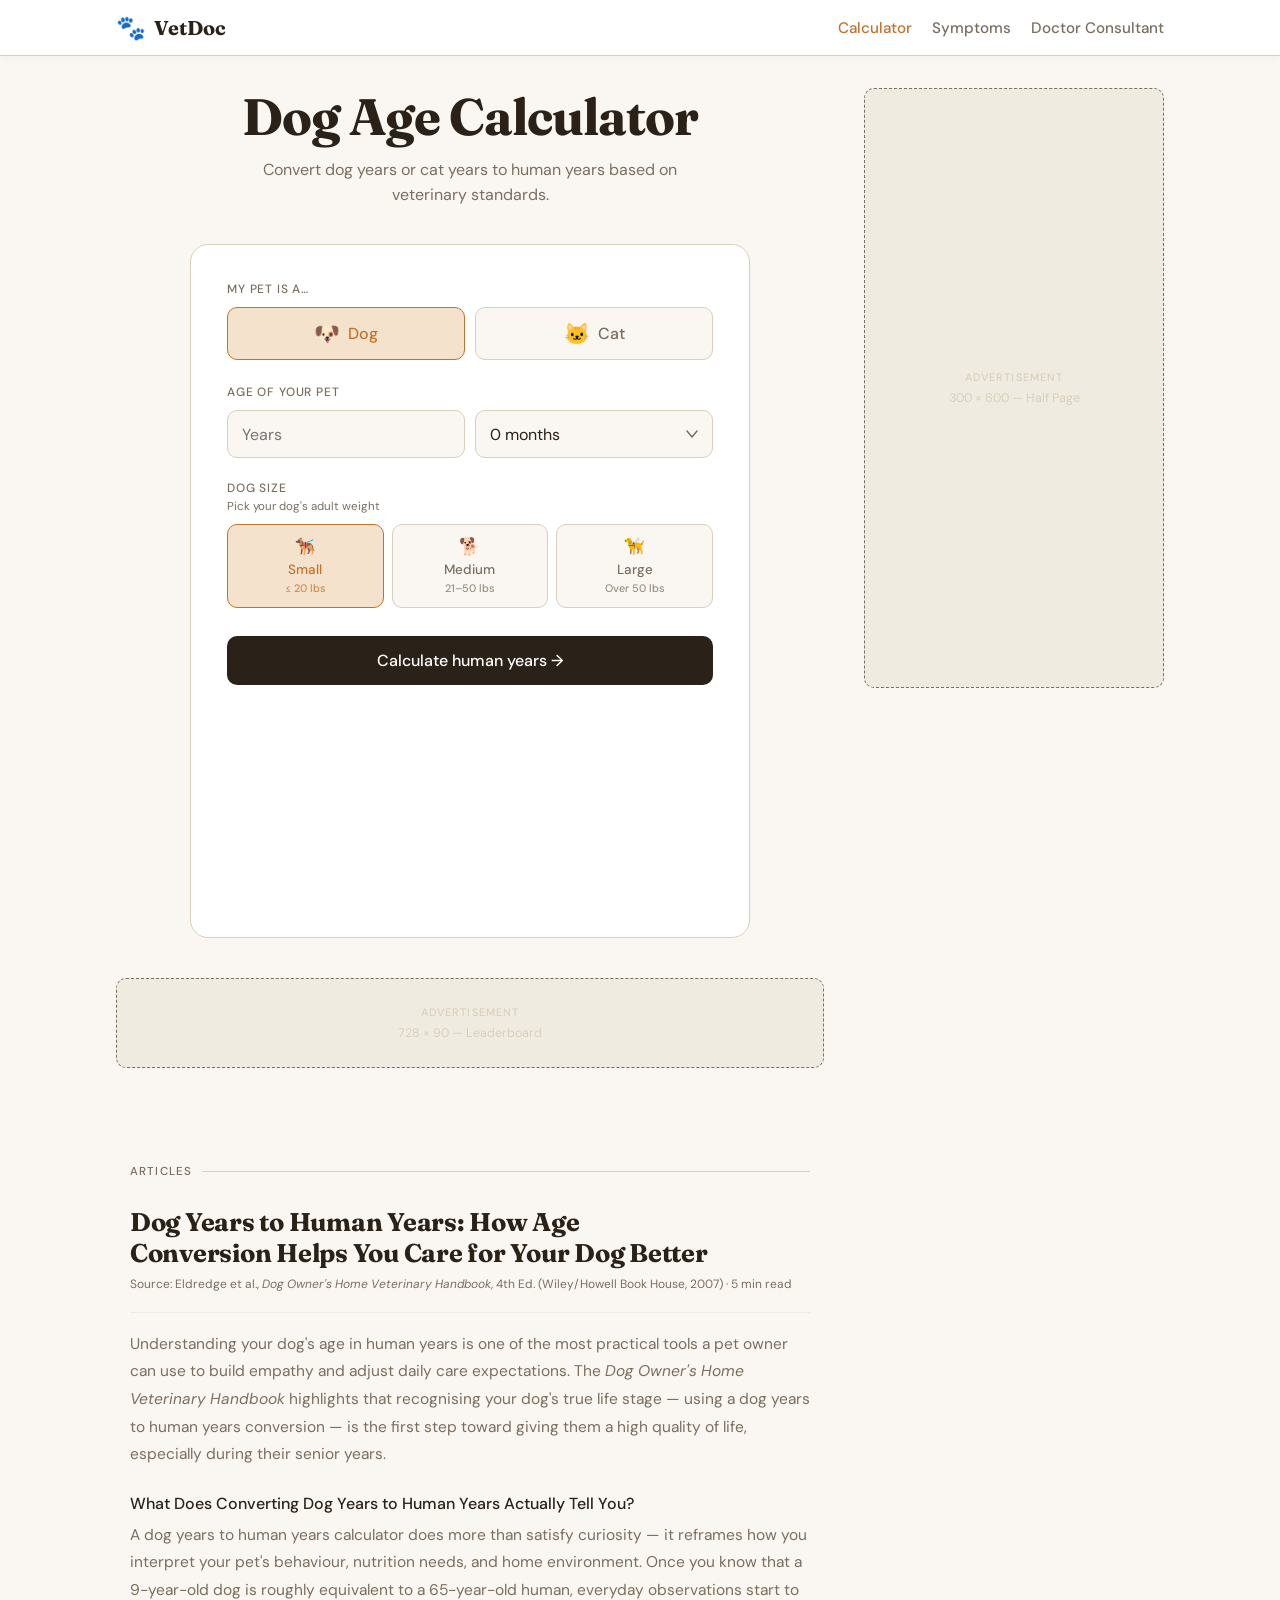
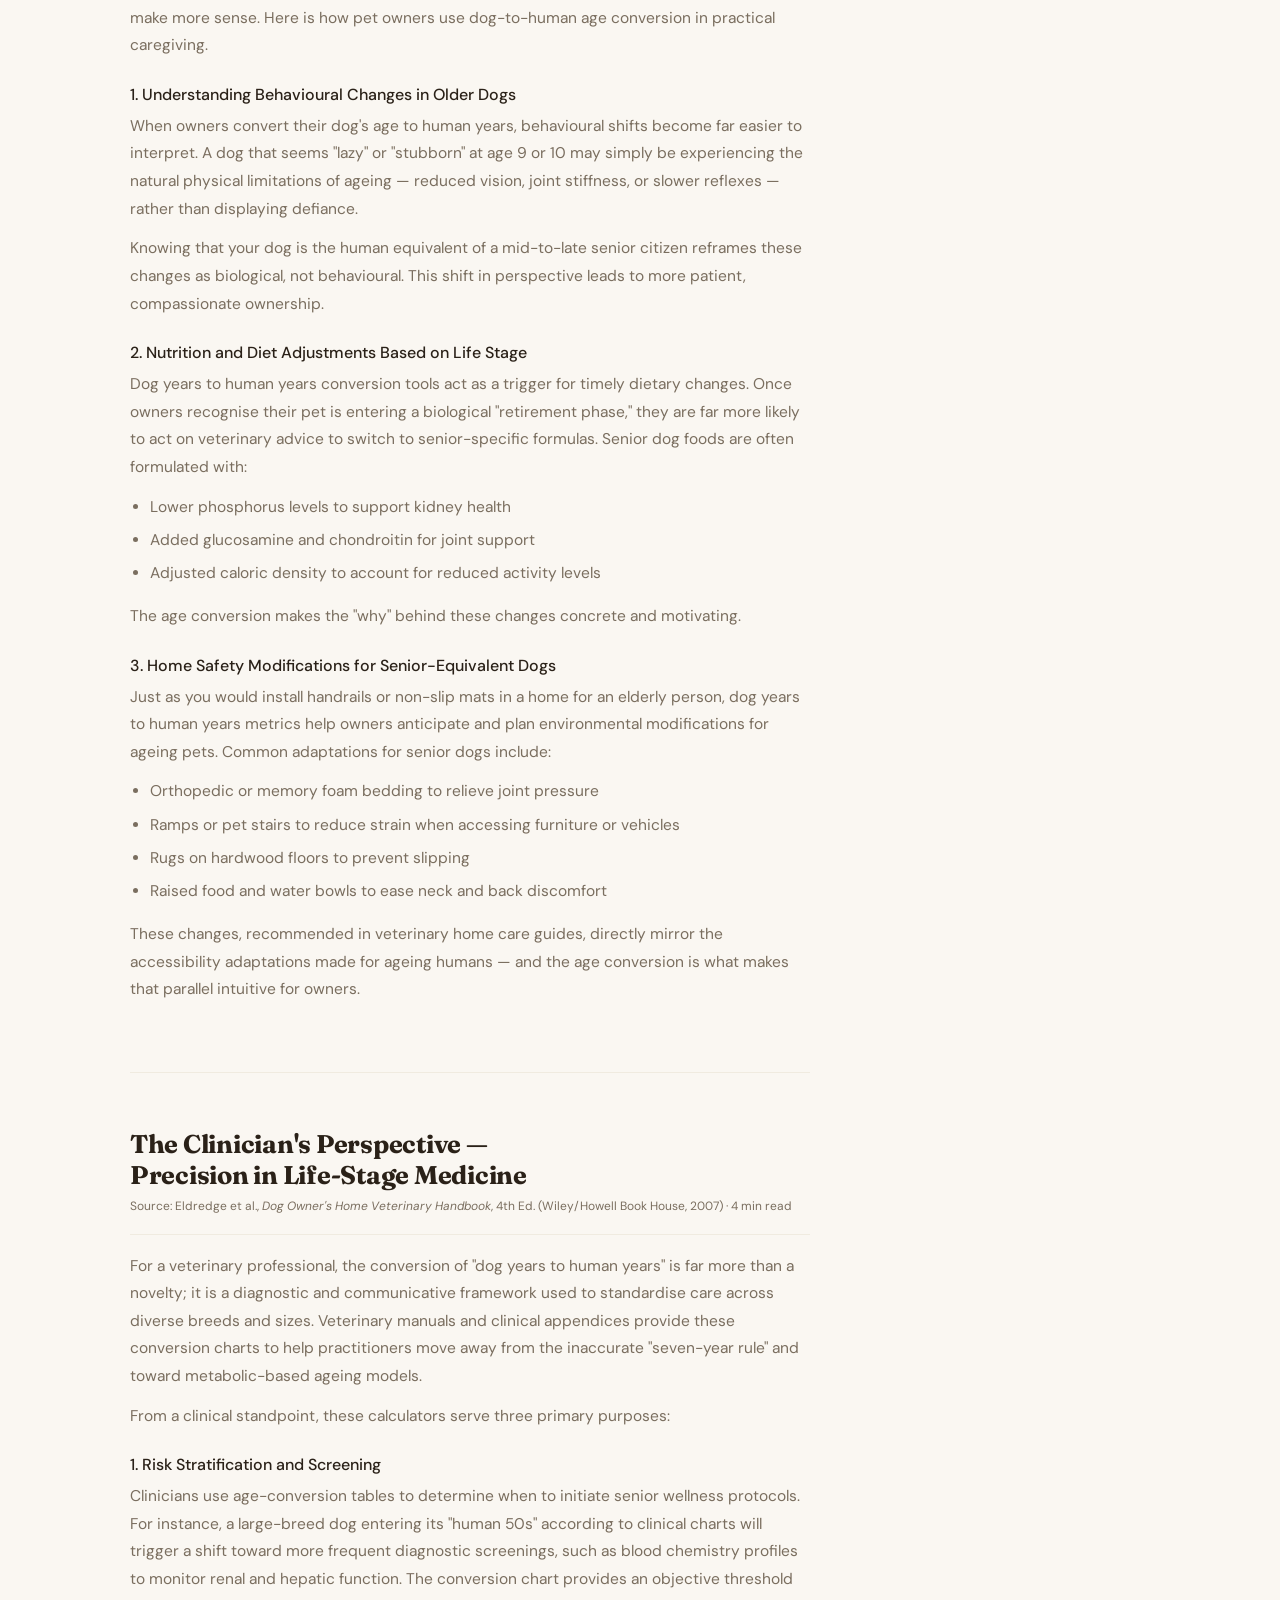
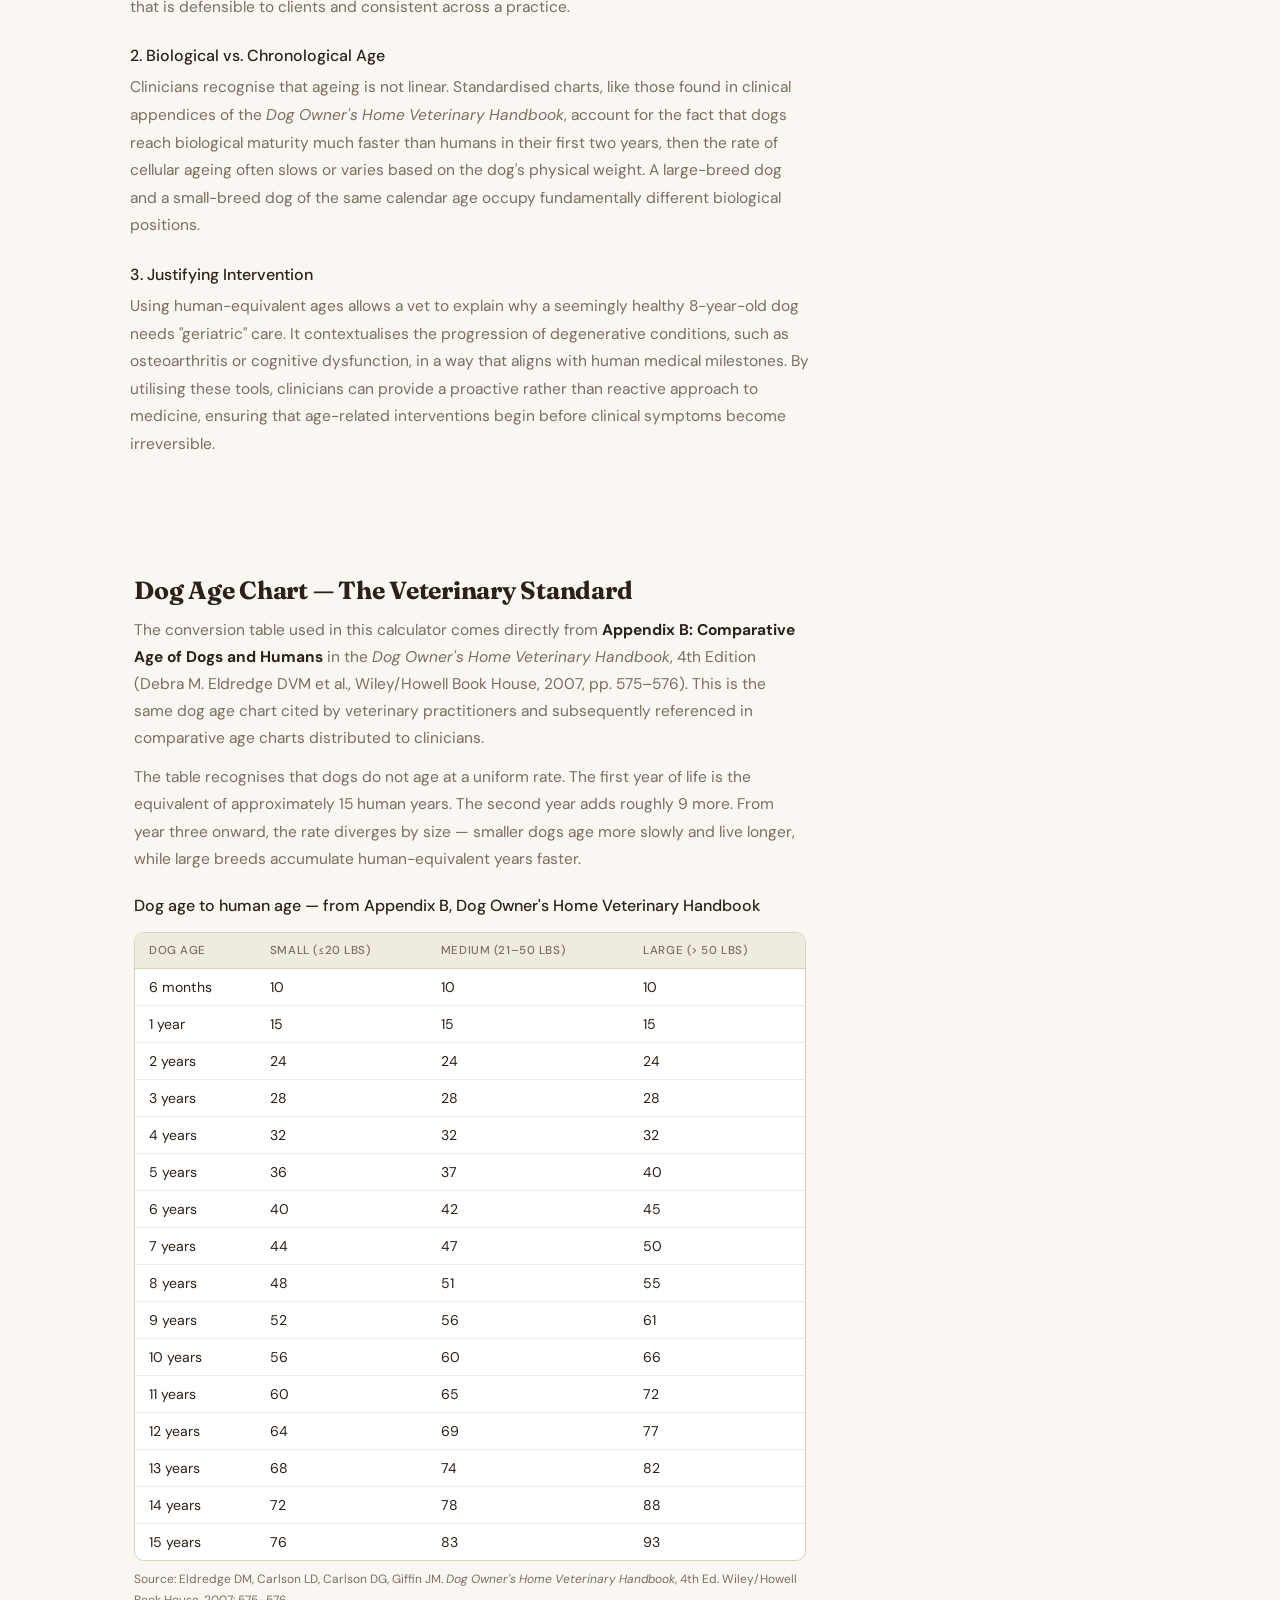
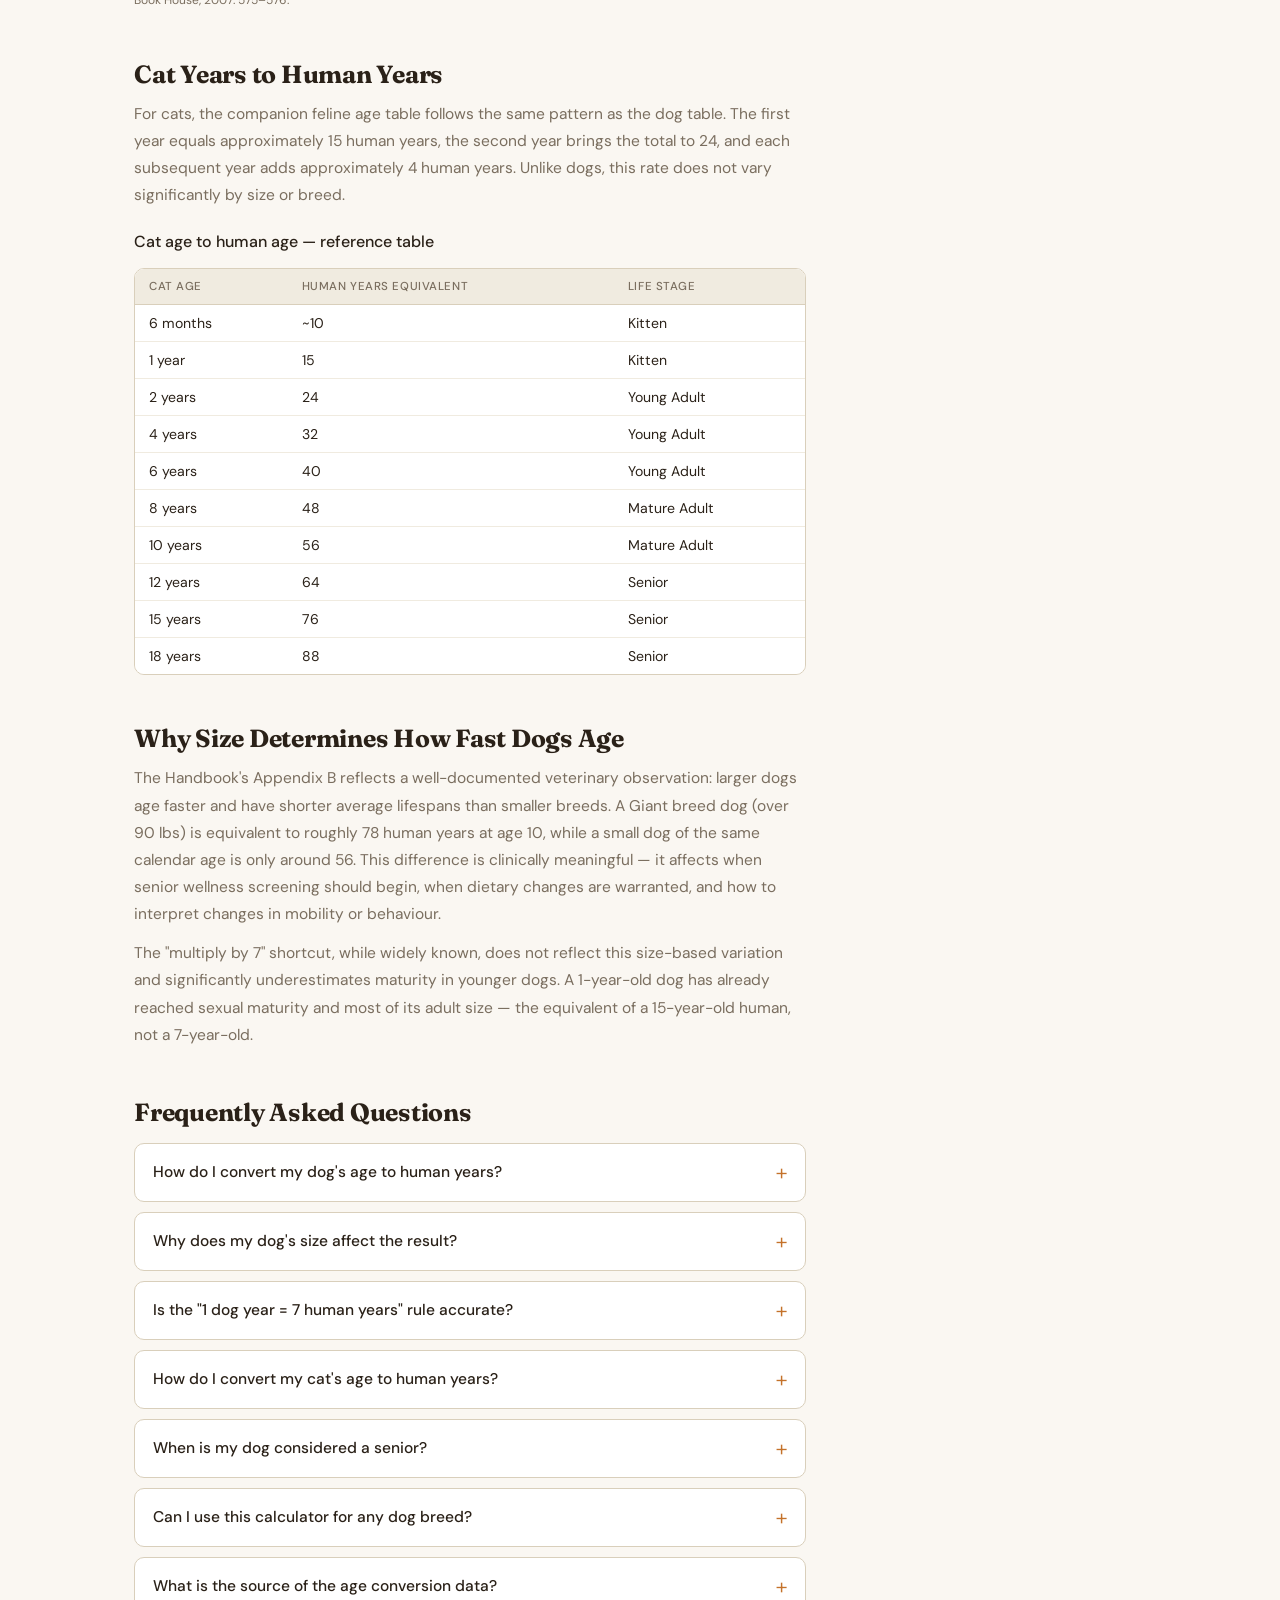
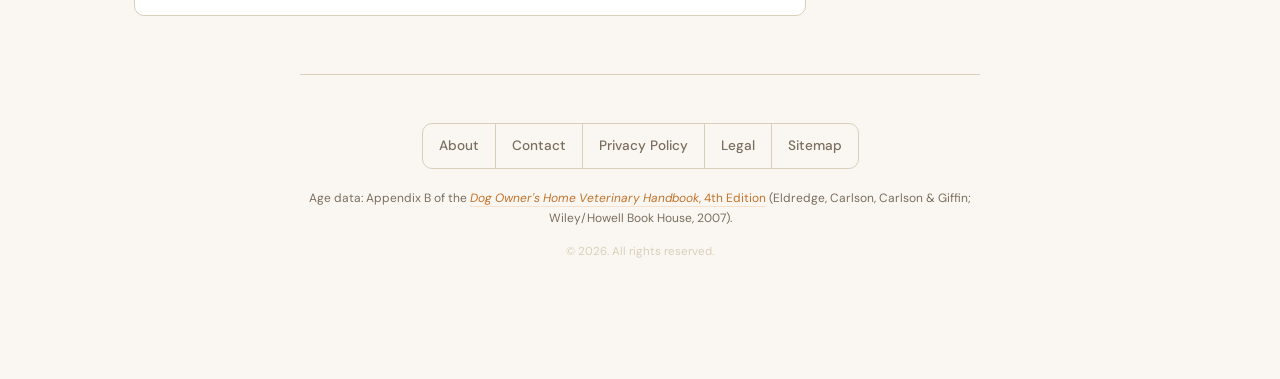
==== index.html @ 3223c89d "added new index" ====
<!DOCTYPE html>
<html lang="en">
<head>
<meta charset="UTF-8">
<meta name="viewport" content="width=device-width, initial-scale=1.0">
<title>Dog Years to Human Years | Dog Age Calculator & Chart</title>
<meta name="description" content="Free dog age calculator and dog age chart. Convert dog years to human years accurately based on veterinary standards. Find your dog age in human years.">
<meta name="keywords" content="dog years to human years, dog age calculator, dog age chart, dog age in human years, dog to human years, dog years">
<meta name="robots" content="index, follow, max-snippet:-1, max-image-preview:large, max-video-preview:-1">
<link rel="canonical" href="https://vetdoc.care/dog-years-to-human-years">
<meta property="og:type" content="website">
<meta property="og:title" content="Dog Years to Human Years | Dog Age Calculator">
<meta property="og:description" content="Convert dog years or cat years to human years. Based on the Dog Owner's Home Veterinary Handbook, Appendix B.">
<meta property="og:url" content="https://vetdoc.care/dog-years-to-human-years">
<meta property="og:site_name" content="VetDoc">
<meta name="twitter:card" content="summary_large_image">
<meta name="twitter:title" content="Dog Years to Human Years | Dog Age Calculator">
<meta name="twitter:description" content="Handbook-based dog and cat age converter. Free, accurate, size-adjusted.">
<script type="application/ld+json">
{"@context":"https://schema.org","@graph":[{"@type":"WebApplication","name":"Dog Years to Human Years Calculator","alternateName":["Dog Age Calculator","Pet Age Calculator"],"url":"https://vetdoc.care/dog-years-to-human-years","description":"Converts dog years to human years using the age table from Appendix B of the Dog Owner's Home Veterinary Handbook, 4th Edition (Eldredge et al., Wiley, 2007), and cat years using the companion feline age table.","applicationCategory":"UtilitiesApplication","operatingSystem":"All","offers":{"@type":"Offer","price":"0","priceCurrency":"USD"}},{"@type":"FAQPage","mainEntity":[{"@type":"Question","name":"How do you convert dog years to human years?","acceptedAnswer":{"@type":"Answer","text":"According to Appendix B of the Dog Owner's Home Veterinary Handbook (Eldredge et al., 4th Ed., Wiley 2007), the first year of a dog's life equals 15 human years and the second year equals 24. After that, each additional year adds fewer human years depending on the dog's size. Small dogs (under 20 lbs) age more slowly than large or giant breeds."}},{"@type":"Question","name":"What is the source for this dog age calculator?","acceptedAnswer":{"@type":"Answer","text":"The conversion table is sourced from Appendix B: Comparative Age of Dogs and Humans, in the Dog Owner's Home Veterinary Handbook, 4th Edition, by Debra M. Eldredge DVM, Liisa D. Carlson DVM, Delbert G. Carlson DVM, and James M. Giffin MD (Wiley/Howell Book House, 2007, pages 575-576)."}},{"@type":"Question","name":"How old is a 7-year-old dog in human years?","acceptedAnswer":{"@type":"Answer","text":"Per Appendix B of the Dog Owner's Home Veterinary Handbook: a 7-year-old small dog (under 20 lbs) is approximately 44 human years; a medium dog (21–50 lbs) approximately 47; a large dog (over 50 lbs) approximately 50."}},{"@type":"Question","name":"How old is a 10-year-old dog in human years?","acceptedAnswer":{"@type":"Answer","text":"Per Appendix B of the Dog Owner's Home Veterinary Handbook: a 10-year-old small dog is approximately 56 human years; a medium dog approximately 60; a large dog (over 50 lbs) approximately 66."}},{"@type":"Question","name":"Is the '1 dog year equals 7 human years' rule accurate?","acceptedAnswer":{"@type":"Answer","text":"No. The Dog Owner's Home Veterinary Handbook provides a size-adjusted table showing dogs age far faster in their first two years than the multiply-by-7 rule implies. A 1-year-old dog is already equivalent to 15 human years — not 7. The rate then varies substantially by size."}}]}]}
</script>
<link rel="preconnect" href="https://fonts.googleapis.com">
<link href="https://fonts.googleapis.com/css2?family=Fraunces:ital,opsz,wght@0,9..144,300;0,9..144,500;0,9..144,700;1,9..144,400&family=DM+Sans:wght@400;500&display=swap" rel="stylesheet">
<style>
*,*::before,*::after{box-sizing:border-box;margin:0;padding:0;}
:root{--sand:#FAF7F2;--sand-mid:#F0EBE0;--sand-dark:#D9CFBB;--ink:#2A2118;--ink-muted:#7A6E5F;--amber:#C4722A;--amber-light:#F5E2CC;--teal:#2A7A6A;--teal-light:#CDF0E8;--radius:18px;--radius-sm:10px;--tap:48px;}
html{-webkit-text-size-adjust:100%;}
body{font-family:'DM Sans',sans-serif;background:var(--sand);color:var(--ink);min-height:100vh;display:flex;flex-direction:column;align-items:center;padding:0 0 80px 0;overflow-x:hidden;}
.hidden{display:none!important;}
.site-header{width:100%;background:#fff;border-bottom:1.5px solid var(--sand-dark);position:sticky;top:0;z-index:50;box-shadow:0 2px 10px rgba(0,0,0,0.03);}
.header-inner{max-width:1080px;margin:0 auto;display:flex;align-items:center;justify-content:space-between;padding:12px 16px;flex-wrap:wrap;gap:16px;}
.brand{display:flex;align-items:center;gap:8px;text-decoration:none;}
.brand-icon{font-size:1.5rem;}
.brand-name{font-family:'Fraunces',serif;font-size:1.25rem;font-weight:700;color:var(--ink);}
.main-nav{display:flex;gap:20px;flex-wrap:wrap;align-items:center;}
.nav-link{font-family:'DM Sans',sans-serif;font-size:0.95rem;font-weight:500;color:var(--ink-muted);text-decoration:none;transition:color 0.2s;}
.nav-link:hover,.nav-link.active{color:var(--amber);}
.layout-wrapper{max-width:1080px;width:100%;margin:32px auto 0;padding:0 16px;display:grid;grid-template-columns:1fr 300px;gap:40px;align-items:start;}
.main-content{display:flex;flex-direction:column;align-items:center;width:100%;}
.calc-header{text-align:center;margin-bottom:36px;width:100%;max-width:560px;}
.calc-title{font-family:'Fraunces',serif;font-size:clamp(1.75rem,5vw,3.2rem);font-weight:700;line-height:1.15;letter-spacing:-0.02em;color:var(--ink);text-wrap:balance;}
.subtitle{margin-top:10px;font-size:clamp(0.88rem,2.5vw,1rem);color:var(--ink-muted);line-height:1.6;max-width:480px;margin-left:auto;margin-right:auto;}
.ad-placeholder{background:var(--sand-mid);border:1px dashed var(--ink-muted);border-radius:var(--radius-sm);display:flex;flex-direction:column;align-items:center;justify-content:center;gap:6px;text-align:center;}
.ad-placeholder .ad-label{font-size:0.68rem;font-weight:500;letter-spacing:.1em;text-transform:uppercase;color:var(--sand-dark);}
.ad-placeholder .ad-size{font-size:0.78rem;color:var(--sand-dark);}
.ad-right{width:100%;height:600px;position:sticky;top:80px;}
.ad-bottom{width:100%;max-width:728px;height:90px;margin:40px auto;}
.card{background:#fff;border:1.5px solid var(--sand-dark);border-radius:var(--radius);padding:clamp(18px,5vw,36px);width:100%;max-width:560px;}
.toggle-group{display:grid;grid-template-columns:1fr 1fr;gap:10px;margin-bottom:24px;}
.toggle-btn{border:1.5px solid var(--sand-dark);background:var(--sand);border-radius:var(--radius-sm);min-height:var(--tap);padding:12px 10px;cursor:pointer;font-family:'DM Sans',sans-serif;font-size:clamp(0.95rem,3vw,1rem);font-weight:500;color:var(--ink-muted);transition:all .18s ease;display:flex;align-items:center;justify-content:center;gap:8px;white-space:nowrap;}
.toggle-btn span.emoji{font-size:1.3rem;}
.toggle-btn:hover{border-color:var(--amber);color:var(--amber);background:var(--amber-light);}
.toggle-btn.active{background:var(--amber-light);border-color:var(--amber);color:var(--amber);}
.field{margin-bottom:22px;}
label{display:block;font-size:0.75rem;font-weight:500;letter-spacing:.07em;text-transform:uppercase;color:var(--ink-muted);margin-bottom:10px;}
.size-hint{font-size:0.72rem;color:var(--ink-muted);display:block;font-weight:400;text-transform:none;letter-spacing:0;margin-top:3px;}
.age-row{display:grid;grid-template-columns:1fr 1fr;gap:10px;}
select,input[type="number"]{width:100%;min-height:var(--tap);border:1.5px solid var(--sand-dark);border-radius:var(--radius-sm);background:var(--sand);font-family:'DM Sans',sans-serif;font-size:16px;color:var(--ink);padding:12px 14px;appearance:none;-webkit-appearance:none;transition:border-color .15s;outline:none;}
select{background-image:url("data:image/svg+xml,%3Csvg width='12' height='8' viewBox='0 0 12 8' fill='none' xmlns='http://www.w3.org/2000/svg'%3E%3Cpath d='M1 1L6 7L11 1' stroke='%237A6E5F' stroke-width='1.5' stroke-linecap='round' stroke-linejoin='round'/%3E%3C/svg%3E");background-repeat:no-repeat;background-position:right 14px center;padding-right:38px;cursor:pointer;}
select:focus,input[type="number"]:focus{border-color:var(--amber);background:#fff;}
.size-grid{display:grid;grid-template-columns:repeat(3,1fr);gap:8px;}
.size-btn{border:1.5px solid var(--sand-dark);background:var(--sand);border-radius:var(--radius-sm);min-height:var(--tap);padding:10px 4px;cursor:pointer;font-family:'DM Sans',sans-serif;font-size:clamp(0.72rem,2.3vw,0.84rem);font-weight:500;color:var(--ink-muted);transition:all .15s ease;text-align:center;line-height:1.35;}
.size-btn .dog-emoji{display:block;margin-bottom:3px;font-size:1.05rem;}
.size-btn:hover{border-color:var(--amber);color:var(--amber);}
.size-btn.active{background:var(--amber-light);border-color:var(--amber);color:var(--amber);}
.calc-btn{width:100%;min-height:var(--tap);background:var(--ink);color:#fff;font-family:'DM Sans',sans-serif;font-size:1rem;font-weight:500;padding:14px 20px;border:none;border-radius:var(--radius-sm);cursor:pointer;transition:background .18s ease,transform .1s ease;margin-top:6px;}
.calc-btn:hover{background:var(--amber);}
.calc-btn:active{transform:scale(0.98);}
.error-msg{margin-top:12px;background:#FFF3F3;border:1.5px solid #F09595;border-radius:var(--radius-sm);padding:12px 14px;font-size:0.9rem;color:#A32D2D;display:none;}
.result-card{margin-top:20px;background:var(--teal-light);border:1.5px solid var(--teal);border-radius:var(--radius);padding:clamp(16px,5vw,28px);text-align:center;opacity:0;transform:translateY(10px);transition:opacity .35s ease,transform .35s ease;}
.result-card.visible{opacity:1;transform:translateY(0);}
.result-label{font-size:0.75rem;font-weight:500;letter-spacing:.08em;text-transform:uppercase;color:var(--teal);margin-bottom:8px;}
.result-number{font-family:'Fraunces',serif;font-size:clamp(3rem,12vw,4.5rem);font-weight:700;color:var(--teal);line-height:1;}
.result-unit{font-family:'Fraunces',serif;font-size:clamp(1rem,3vw,1.2rem);font-weight:300;font-style:italic;color:var(--teal);display:block;margin-top:4px;}
.result-context{margin-top:14px;font-size:clamp(0.83rem,2.5vw,0.9rem);color:#2A6050;line-height:1.65;}
.articles-section{width:100%;max-width:680px;margin-top:56px;}
.articles-section-label{font-size:0.72rem;font-weight:500;letter-spacing:.1em;text-transform:uppercase;color:var(--ink-muted);margin-bottom:28px;display:flex;align-items:center;gap:10px;}
.articles-section-label::after{content:'';flex:1;height:1.5px;background:var(--sand-dark);}
.article-block{margin-bottom:56px;padding-bottom:56px;border-bottom:1.5px solid var(--sand-mid);}
.article-block:last-child{border-bottom:none;margin-bottom:0;padding-bottom:0;}
.article-block h2{font-family:'Fraunces',serif;font-size:clamp(1.3rem,4vw,1.6rem);font-weight:700;color:var(--ink);margin-bottom:6px;margin-top:0;letter-spacing:-0.01em;line-height:1.2;text-wrap:balance;}
.article-block .article-meta{font-size:0.75rem;color:var(--ink-muted);margin-bottom:18px;padding-bottom:16px;border-bottom:1.5px solid var(--sand-mid);}
.article-block h3{font-family:'DM Sans',sans-serif;font-size:1rem;font-weight:500;color:var(--ink);margin-top:24px;margin-bottom:8px;}
.article-block p{font-size:clamp(0.9rem,2.5vw,0.97rem);color:var(--ink-muted);line-height:1.78;margin-bottom:12px;}
.article-block ul{padding-left:20px;margin-bottom:16px;}
.article-block li{font-size:clamp(0.9rem,2.5vw,0.97rem);color:var(--ink-muted);line-height:1.75;margin-bottom:6px;}
.content-wrap{width:100%;max-width:680px;margin-top:56px;padding:0 4px;}
.content-wrap h2{font-family:'Fraunces',serif;font-size:clamp(1.3rem,4vw,1.55rem);font-weight:700;color:var(--ink);margin-bottom:12px;margin-top:48px;letter-spacing:-0.01em;text-wrap:balance;}
.content-wrap h3{font-size:1rem;font-weight:500;color:var(--ink);margin-top:22px;margin-bottom:6px;}
.content-wrap p{font-size:clamp(0.9rem,2.5vw,0.97rem);color:var(--ink-muted);line-height:1.75;margin-bottom:12px;}
.content-wrap strong{color:var(--ink);}
.table-wrap{overflow-x:auto;-webkit-overflow-scrolling:touch;margin:16px 0 24px;border-radius:var(--radius-sm);border:1.5px solid var(--sand-dark);position:relative;}
table{width:100%;border-collapse:collapse;font-size:clamp(0.78rem,2.3vw,0.88rem);background:#fff;min-width:300px;}
thead tr{background:var(--sand-mid);}
th{padding:10px 14px;text-align:left;white-space:nowrap;font-weight:500;font-size:0.72rem;letter-spacing:.05em;text-transform:uppercase;color:var(--ink-muted);border-bottom:1.5px solid var(--sand-dark);}
td{padding:9px 14px;color:var(--ink);border-bottom:1px solid var(--sand-mid);white-space:nowrap;}
tr:last-child td{border-bottom:none;}
tbody tr:hover{background:var(--sand);}
.faq-list{margin-top:16px;}
details{border:1.5px solid var(--sand-dark);border-radius:var(--radius-sm);margin-bottom:10px;background:#fff;overflow:hidden;}
summary{min-height:var(--tap);padding:14px 18px;font-weight:500;font-size:clamp(0.88rem,2.8vw,0.97rem);cursor:pointer;list-style:none;color:var(--ink);display:flex;justify-content:space-between;align-items:center;gap:12px;}
summary::-webkit-details-marker{display:none;}
summary::after{content:'+';font-size:1.4rem;color:var(--amber);font-weight:300;flex-shrink:0;transition:transform .2s;}
details[open] summary::after{transform:rotate(45deg);}
.faq-answer{padding:14px 18px 18px;font-size:clamp(0.86rem,2.5vw,0.93rem);color:var(--ink-muted);line-height:1.7;border-top:1px solid var(--sand-mid);}
.divider{border:none;border-top:1.5px solid var(--sand-dark);margin:48px auto;width:100%;max-width:680px;}
.site-footer{width:100%;max-width:680px;text-align:center;padding:0 8px 40px;margin:0 auto;}
.footer-nav{display:flex;flex-wrap:wrap;justify-content:center;margin-bottom:20px;border:1.5px solid var(--sand-dark);border-radius:var(--radius-sm);overflow:hidden;width:fit-content;margin-left:auto;margin-right:auto;}
.footer-link{background:none;border:none;cursor:pointer;font-family:'DM Sans',sans-serif;font-size:0.85rem;font-weight:500;color:var(--ink-muted);padding:10px 16px;min-height:44px;transition:color .15s,background .15s;border-right:1px solid var(--sand-dark);}
.footer-link:last-child{border-right:none;}
.footer-link:hover{color:var(--amber);background:var(--amber-light);}
.footer-sources{font-size:0.75rem;color:var(--ink-muted);line-height:1.65;margin-bottom:16px;}
.footer-sources a{color:var(--amber);text-decoration:none;border-bottom:1px solid var(--amber-light);}
.footer-copy{font-size:0.72rem;color:var(--sand-dark);}
.modal-backdrop{display:none;position:fixed;inset:0;background:rgba(42,33,24,.5);backdrop-filter:blur(3px);-webkit-backdrop-filter:blur(3px);z-index:100;}
.modal-backdrop.open{display:block;}
.modal{display:none;position:fixed;top:50%;left:50%;transform:translate(-50%,-48%);opacity:0;transition:opacity .22s ease,transform .22s ease;width:min(92vw,560px);max-height:82vh;overflow-y:auto;background:#fff;border:1.5px solid var(--sand-dark);border-radius:var(--radius);padding:clamp(22px,5vw,36px);z-index:101;}
.modal.open{display:block;opacity:1;transform:translate(-50%,-50%);}
.modal-close{position:absolute;top:14px;right:14px;background:var(--sand);border:1.5px solid var(--sand-dark);border-radius:50%;width:32px;height:32px;cursor:pointer;display:flex;align-items:center;justify-content:center;}
.modal-close:hover{background:var(--amber-light);color:var(--amber);border-color:var(--amber);}
.modal h2{font-family:'Fraunces',serif;font-size:clamp(1.3rem,4vw,1.6rem);font-weight:700;margin-bottom:14px;}
.modal h3{font-size:0.95rem;font-weight:500;margin-top:20px;margin-bottom:6px;}
.modal p,.modal li{font-size:0.92rem;color:var(--ink-muted);line-height:1.7;margin-bottom:10px;}
.modal a{color:var(--amber);text-decoration:none;border-bottom:1px solid var(--amber-light);}
.contact-item{display:flex;gap:14px;align-items:flex-start;padding:14px;border:1.5px solid var(--sand-dark);border-radius:var(--radius-sm);margin-bottom:10px;background:var(--sand);}
.sitemap-section{margin-bottom:20px;}
.sitemap-section h3{font-size:0.82rem;font-weight:500;color:var(--ink-muted);text-transform:uppercase;letter-spacing:.06em;margin-bottom:8px;margin-top:0;}
.sitemap-section ul{list-style:none;padding:0;}
.sitemap-section li{padding:3px 0;}
.sitemap-section a{font-size:0.92rem;}
.sitemap-btn{background:none;border:none;border-bottom:1px solid var(--amber-light);cursor:pointer;font-family:'DM Sans',sans-serif;font-size:0.92rem;color:var(--amber);padding:0;}
.sitemap-btn:hover{border-color:var(--amber);}
@media(max-width:850px){.layout-wrapper{grid-template-columns:1fr;}.ad-right{height:250px;position:static;}}
@media(max-width:480px){.card{border-radius:14px;padding:16px 14px;}.size-grid{grid-template-columns:repeat(2,1fr);}.footer-nav{flex-direction:column;width:100%;border-radius:var(--radius-sm);}.footer-link{border-right:none;border-bottom:1px solid var(--sand-dark);justify-content:center;}.footer-link:last-child{border-bottom:none;}}
</style>
</head>
<body>
<header class="site-header">
<div class="header-inner">
<a href="/" class="brand" aria-label="VetDoc Home"><span class="brand-icon" aria-hidden="true">🐾</span><span class="brand-name">VetDoc</span></a>
<nav class="main-nav" aria-label="Primary Navigation">
<a href="/calculator" class="nav-link active" aria-current="page">Calculator</a>
<a href="/symptoms" class="nav-link">Symptoms</a>
<a href="/consultant" class="nav-link">Doctor Consultant</a>
</nav>
</div>
</header>
<div class="layout-wrapper">
<main class="main-content">
<div class="calc-header">
<h1 class="calc-title">Dog Age Calculator</h1>
<p class="subtitle">Convert dog years or cat years to human years based on veterinary standards.</p>
</div>
<div class="card" id="calculator-card" role="region" aria-label="Pet age calculator">
<div class="field">
<label id="pet-type-label">My pet is a…</label>
<div class="toggle-group" role="group" aria-labelledby="pet-type-label">
<button class="toggle-btn active" id="btn-dog" onclick="selectPet('dog')" aria-pressed="true"><span class="emoji" aria-hidden="true">🐶</span> Dog</button>
<button class="toggle-btn" id="btn-cat" onclick="selectPet('cat')" aria-pressed="false"><span class="emoji" aria-hidden="true">🐱</span> Cat</button>
</div>
</div>
<div class="field">
<label>Age of your pet</label>
<div class="age-row">
<input type="number" id="age-years" placeholder="Years" min="0" max="30" step="1" inputmode="numeric" aria-label="Age in years"/>
<select id="age-months" aria-label="Additional months">
<option value="0">0 months</option><option value="1">1 month</option><option value="2">2 months</option><option value="3">3 months</option>
<option value="4">4 months</option><option value="5">5 months</option><option value="6">6 months</option><option value="7">7 months</option>
<option value="8">8 months</option><option value="9">9 months</option><option value="10">10 months</option><option value="11">11 months</option>
</select>
</div>
</div>
<div class="field" id="size-field">
<label id="size-label">Dog size <span class="size-hint">Pick your dog's adult weight</span></label>
<div class="size-grid" role="group" aria-labelledby="size-label">
<button class="size-btn active" id="size-small" onclick="selectSize('small')" aria-pressed="true"><span class="dog-emoji" aria-hidden="true">🐕‍🦺</span>Small<br><span style="font-size:.68rem;opacity:.75">≤ 20 lbs</span></button>
<button class="size-btn" id="size-medium" onclick="selectSize('medium')" aria-pressed="false"><span class="dog-emoji" aria-hidden="true">🐕</span>Medium<br><span style="font-size:.68rem;opacity:.75">21–50 lbs</span></button>
<button class="size-btn" id="size-large" onclick="selectSize('large')" aria-pressed="false"><span class="dog-emoji" aria-hidden="true">🦮</span>Large<br><span style="font-size:.68rem;opacity:.75">Over 50 lbs</span></button>
</div>
</div>
<button class="calc-btn" onclick="calculate()">Calculate human years →</button>
<div class="error-msg" id="error-msg" role="alert">Please enter your pet's age in years or months.</div>
<div class="result-card" id="result-card" role="status" aria-live="polite">
<div class="result-label" id="result-label">Your dog is equivalent to</div>
<div class="result-number" id="result-number">—</div>
<span class="result-unit">human years old</span>
<p class="result-context" id="result-context"></p>
</div>
</div>
<aside class="ad-placeholder ad-bottom" aria-label="Advertisement">
<span class="ad-label">Advertisement</span><span class="ad-size">728 × 90 — Leaderboard</span>
</aside>
<div class="articles-section">
<p class="articles-section-label">Articles</p>
<article class="article-block" id="article-owner">
<h2>Dog Years to Human Years: How Age Conversion Helps You Care for Your Dog Better</h2>
<p class="article-meta">Source: Eldredge et al., <em>Dog Owner's Home Veterinary Handbook</em>, 4th Ed. (Wiley/Howell Book House, 2007) · 5 min read</p>
<p>Understanding your dog's age in human years is one of the most practical tools a pet owner can use to build empathy and adjust daily care expectations. The <em>Dog Owner's Home Veterinary Handbook</em> highlights that recognising your dog's true life stage — using a dog years to human years conversion — is the first step toward giving them a high quality of life, especially during their senior years.</p>
<h3>What Does Converting Dog Years to Human Years Actually Tell You?</h3>
<p>A dog years to human years calculator does more than satisfy curiosity — it reframes how you interpret your pet's behaviour, nutrition needs, and home environment. Once you know that a 9-year-old dog is roughly equivalent to a 65-year-old human, everyday observations start to make more sense. Here is how pet owners use dog-to-human age conversion in practical caregiving.</p>
<h3>1. Understanding Behavioural Changes in Older Dogs</h3>
<p>When owners convert their dog's age to human years, behavioural shifts become far easier to interpret. A dog that seems "lazy" or "stubborn" at age 9 or 10 may simply be experiencing the natural physical limitations of ageing — reduced vision, joint stiffness, or slower reflexes — rather than displaying defiance.</p>
<p>Knowing that your dog is the human equivalent of a mid-to-late senior citizen reframes these changes as biological, not behavioural. This shift in perspective leads to more patient, compassionate ownership.</p>
<h3>2. Nutrition and Diet Adjustments Based on Life Stage</h3>
<p>Dog years to human years conversion tools act as a trigger for timely dietary changes. Once owners recognise their pet is entering a biological "retirement phase," they are far more likely to act on veterinary advice to switch to senior-specific formulas. Senior dog foods are often formulated with:</p>
<ul>
<li>Lower phosphorus levels to support kidney health</li>
<li>Added glucosamine and chondroitin for joint support</li>
<li>Adjusted caloric density to account for reduced activity levels</li>
</ul>
<p>The age conversion makes the "why" behind these changes concrete and motivating.</p>
<h3>3. Home Safety Modifications for Senior-Equivalent Dogs</h3>
<p>Just as you would install handrails or non-slip mats in a home for an elderly person, dog years to human years metrics help owners anticipate and plan environmental modifications for ageing pets. Common adaptations for senior dogs include:</p>
<ul>
<li>Orthopedic or memory foam bedding to relieve joint pressure</li>
<li>Ramps or pet stairs to reduce strain when accessing furniture or vehicles</li>
<li>Rugs on hardwood floors to prevent slipping</li>
<li>Raised food and water bowls to ease neck and back discomfort</li>
</ul>
<p>These changes, recommended in veterinary home care guides, directly mirror the accessibility adaptations made for ageing humans — and the age conversion is what makes that parallel intuitive for owners.</p>
</article>
<article class="article-block" id="article-clinician">
<h2>The Clinician's Perspective — Precision in Life-Stage Medicine</h2>
<p class="article-meta">Source: Eldredge et al., <em>Dog Owner's Home Veterinary Handbook</em>, 4th Ed. (Wiley/Howell Book House, 2007) · 4 min read</p>
<p>For a veterinary professional, the conversion of "dog years to human years" is far more than a novelty; it is a diagnostic and communicative framework used to standardise care across diverse breeds and sizes. Veterinary manuals and clinical appendices provide these conversion charts to help practitioners move away from the inaccurate "seven-year rule" and toward metabolic-based ageing models.</p>
<p>From a clinical standpoint, these calculators serve three primary purposes:</p>
<h3>1. Risk Stratification and Screening</h3>
<p>Clinicians use age-conversion tables to determine when to initiate senior wellness protocols. For instance, a large-breed dog entering its "human 50s" according to clinical charts will trigger a shift toward more frequent diagnostic screenings, such as blood chemistry profiles to monitor renal and hepatic function. The conversion chart provides an objective threshold that is defensible to clients and consistent across a practice.</p>
<h3>2. Biological vs. Chronological Age</h3>
<p>Clinicians recognise that ageing is not linear. Standardised charts, like those found in clinical appendices of the <em>Dog Owner's Home Veterinary Handbook</em>, account for the fact that dogs reach biological maturity much faster than humans in their first two years, then the rate of cellular ageing often slows or varies based on the dog's physical weight. A large-breed dog and a small-breed dog of the same calendar age occupy fundamentally different biological positions.</p>
<h3>3. Justifying Intervention</h3>
<p>Using human-equivalent ages allows a vet to explain why a seemingly healthy 8-year-old dog needs "geriatric" care. It contextualises the progression of degenerative conditions, such as osteoarthritis or cognitive dysfunction, in a way that aligns with human medical milestones. By utilising these tools, clinicians can provide a proactive rather than reactive approach to medicine, ensuring that age-related interventions begin before clinical symptoms become irreversible.</p>
</article>
</div>
<div class="content-wrap">
<h2>Dog Age Chart — The Veterinary Standard</h2>
<p>The conversion table used in this calculator comes directly from <strong>Appendix B: Comparative Age of Dogs and Humans</strong> in the <em>Dog Owner's Home Veterinary Handbook</em>, 4th Edition (Debra M. Eldredge DVM et al., Wiley/Howell Book House, 2007, pp. 575–576). This is the same dog age chart cited by veterinary practitioners and subsequently referenced in comparative age charts distributed to clinicians.</p>
<p>The table recognises that dogs do not age at a uniform rate. The first year of life is the equivalent of approximately 15 human years. The second year adds roughly 9 more. From year three onward, the rate diverges by size — smaller dogs age more slowly and live longer, while large breeds accumulate human-equivalent years faster.</p>
<h3>Dog age to human age — from Appendix B, Dog Owner's Home Veterinary Handbook</h3>
<div class="table-wrap">
<table>
<thead><tr><th>Dog age</th><th>Small (≤20 lbs)</th><th>Medium (21–50 lbs)</th><th>Large (&gt; 50 lbs)</th></tr></thead>
<tbody>
<tr><td>6 months</td><td>10</td><td>10</td><td>10</td></tr><tr><td>1 year</td><td>15</td><td>15</td><td>15</td></tr>
<tr><td>2 years</td><td>24</td><td>24</td><td>24</td></tr><tr><td>3 years</td><td>28</td><td>28</td><td>28</td></tr>
<tr><td>4 years</td><td>32</td><td>32</td><td>32</td></tr><tr><td>5 years</td><td>36</td><td>37</td><td>40</td></tr>
<tr><td>6 years</td><td>40</td><td>42</td><td>45</td></tr><tr><td>7 years</td><td>44</td><td>47</td><td>50</td></tr>
<tr><td>8 years</td><td>48</td><td>51</td><td>55</td></tr><tr><td>9 years</td><td>52</td><td>56</td><td>61</td></tr>
<tr><td>10 years</td><td>56</td><td>60</td><td>66</td></tr><tr><td>11 years</td><td>60</td><td>65</td><td>72</td></tr>
<tr><td>12 years</td><td>64</td><td>69</td><td>77</td></tr><tr><td>13 years</td><td>68</td><td>74</td><td>82</td></tr>
<tr><td>14 years</td><td>72</td><td>78</td><td>88</td></tr><tr><td>15 years</td><td>76</td><td>83</td><td>93</td></tr>
</tbody>
</table>
</div>
<p style="font-size:0.75rem;color:var(--ink-muted);margin-top:-16px">Source: Eldredge DM, Carlson LD, Carlson DG, Giffin JM. <em>Dog Owner's Home Veterinary Handbook</em>, 4th Ed. Wiley/Howell Book House, 2007: 575–576.</p>
<h2>Cat Years to Human Years</h2>
<p>For cats, the companion feline age table follows the same pattern as the dog table. The first year equals approximately 15 human years, the second year brings the total to 24, and each subsequent year adds approximately 4 human years. Unlike dogs, this rate does not vary significantly by size or breed.</p>
<h3>Cat age to human age — reference table</h3>
<div class="table-wrap">
<table>
<thead><tr><th>Cat age</th><th>Human years equivalent</th><th>Life stage</th></tr></thead>
<tbody>
<tr><td>6 months</td><td>~10</td><td>Kitten</td></tr><tr><td>1 year</td><td>15</td><td>Kitten</td></tr>
<tr><td>2 years</td><td>24</td><td>Young Adult</td></tr><tr><td>4 years</td><td>32</td><td>Young Adult</td></tr>
<tr><td>6 years</td><td>40</td><td>Young Adult</td></tr><tr><td>8 years</td><td>48</td><td>Mature Adult</td></tr>
<tr><td>10 years</td><td>56</td><td>Mature Adult</td></tr><tr><td>12 years</td><td>64</td><td>Senior</td></tr>
<tr><td>15 years</td><td>76</td><td>Senior</td></tr><tr><td>18 years</td><td>88</td><td>Senior</td></tr>
</tbody>
</table>
</div>
<h2>Why Size Determines How Fast Dogs Age</h2>
<p>The Handbook's Appendix B reflects a well-documented veterinary observation: larger dogs age faster and have shorter average lifespans than smaller breeds. A Giant breed dog (over 90 lbs) is equivalent to roughly 78 human years at age 10, while a small dog of the same calendar age is only around 56. This difference is clinically meaningful — it affects when senior wellness screening should begin, when dietary changes are warranted, and how to interpret changes in mobility or behaviour.</p>
<p>The "multiply by 7" shortcut, while widely known, does not reflect this size-based variation and significantly underestimates maturity in younger dogs. A 1-year-old dog has already reached sexual maturity and most of its adult size — the equivalent of a 15-year-old human, not a 7-year-old.</p>
<h2>Frequently Asked Questions</h2>
<div class="faq-list">
<details><summary>How do I convert my dog's age to human years?</summary><div class="faq-answer">Enter your dog's age in years and months, select their size (small, medium, or large), and press Calculate. The result is based on the size-adjusted table in Appendix B of the <em>Dog Owner's Home Veterinary Handbook</em>, 4th Edition.</div></details>
<details><summary>Why does my dog's size affect the result?</summary><div class="faq-answer">Larger dogs age faster than smaller dogs. A 10-year-old small dog (under 20 lbs) is equivalent to about 56 human years, while a 10-year-old large dog (over 50 lbs) is equivalent to about 66. This difference is documented in veterinary reference tables and is why size is a required input.</div></details>
<details><summary>Is the "1 dog year = 7 human years" rule accurate?</summary><div class="faq-answer">No. Dogs mature very rapidly in their first two years — a 1-year-old dog is already equivalent to about 15 human years. After that, the rate varies by size. The size-adjusted table from Appendix B gives a much more accurate result than the multiply-by-7 shortcut.</div></details>
<details><summary>How do I convert my cat's age to human years?</summary><div class="faq-answer">Select Cat, enter the age in years and months, and press Calculate. Unlike dogs, cats do not have a size-based variation. The first year equals 15 human years, the second equals 24, and each year after adds approximately 4 human years.</div></details>
<details><summary>When is my dog considered a senior?</summary><div class="faq-answer">This depends on size. Small dogs (under 20 lbs) typically enter senior-equivalent human age (around 60+) at age 12–13. Medium dogs reach it at 11–12. Large dogs (over 50 lbs) reach it around age 10. When your dog reaches their senior stage, more frequent veterinary check-ups are recommended.</div></details>
<details><summary>Can I use this calculator for any dog breed?</summary><div class="faq-answer">Yes. The table uses adult weight as the size indicator rather than breed, so it applies to any dog. Select whichever size band best matches your dog's healthy adult weight: small (under 20 lbs), medium (21–50 lbs), or large (over 50 lbs).</div></details>
<details><summary>What is the source of the age conversion data?</summary><div class="faq-answer">The dog age table comes from Appendix B: Comparative Age of Dogs and Humans in the <em>Dog Owner's Home Veterinary Handbook</em>, 4th Edition (Eldredge, Carlson, Carlson &amp; Giffin; Wiley/Howell Book House, 2007), pp. 575–576. The cat table follows the companion feline age equivalency data used alongside it.</div></details>
</div>
</div>
</main>
<aside class="sidebar" aria-label="Sidebar">
<div class="ad-placeholder ad-right" aria-label="Advertisement"><span class="ad-label">Advertisement</span><span class="ad-size">300 × 600 — Half Page</span></div>
</aside>
</div>
<hr class="divider" aria-hidden="true">
<footer class="site-footer">
<nav class="footer-nav" aria-label="Footer navigation">
<button class="footer-link" onclick="openModal('about')">About</button>
<button class="footer-link" onclick="openModal('contact')">Contact</button>
<button class="footer-link" onclick="openModal('privacy')">Privacy Policy</button>
<button class="footer-link" onclick="openModal('legal')">Legal</button>
<button class="footer-link" onclick="openModal('sitemap')">Sitemap</button>
</nav>
<div class="footer-sources"><p>Age data: Appendix B of the <a href="http://iwtf.ie/wp-content/uploads/2014/05/Home-Veterinary-Handbook.pdf" target="_blank" rel="noopener"><em>Dog Owner's Home Veterinary Handbook</em>, 4th Edition</a> (Eldredge, Carlson, Carlson &amp; Giffin; Wiley/Howell Book House, 2007).</p></div>
<p class="footer-copy">&copy; <span id="copy-year"></span>. All rights reserved.</p>
</footer>
<div class="modal-backdrop" id="modal-backdrop" onclick="closeModal()" aria-hidden="true"></div>
<div class="modal" id="modal-about" role="dialog" aria-modal="true" aria-labelledby="modal-about-title">
<button class="modal-close" onclick="closeModal()" aria-label="Close">&#x2715;</button>
<h2 id="modal-about-title">About</h2>
<p>This is a free, independent tool dedicated to helping pet owners understand how their dogs age relative to humans.</p>
<h3>Our data source</h3>
<p>Every number in our dog calculator comes from <strong>Appendix B: Comparative Age of Dogs and Humans</strong> in the <em>Dog Owner's Home Veterinary Handbook</em>, 4th Edition (Eldredge, Carlson, Carlson &amp; Giffin; Wiley/Howell Book House, 2007), pp. 575–576. The cat table follows the companion feline age equivalency data used alongside Appendix B.</p>
<p>We do not use the "multiply by 7" rule, which Appendix B replaces with a size-adjusted, year-by-year table.</p>
<h3>Three dog size bands</h3>
<p>Appendix B classifies dogs into three size bands — Small (≤20 lbs), Medium (21–50 lbs), and Large (over 50 lbs) — because size significantly affects the rate of ageing. We reflect all three faithfully.</p>
<h3>Disclaimer</h3>
<p>This tool is for informational purposes only. Always consult a licensed veterinarian for advice specific to your pet.</p>
</div>
<div class="modal" id="modal-contact" role="dialog" aria-modal="true" aria-labelledby="modal-contact-title">
<button class="modal-close" onclick="closeModal()" aria-label="Close">&#x2715;</button>
<h2 id="modal-contact-title">Contact Us</h2>
<p>We'd love to hear from you — whether it's a question, a suggestion, or a data correction.</p>
<div class="contact-item"><span class="contact-icon">&#x2709;&#xFE0F;</span><div><strong>General enquiries</strong><br><a href="mailto:hello@vetdoc.care">hello@vetdoc.care</a></div></div>
<div class="contact-item"><span class="contact-icon">&#x1F43E;</span><div><strong>Data &amp; accuracy</strong><br><a href="mailto:data@vetdoc.care">data@vetdoc.care</a></div></div>
<div class="contact-item"><span class="contact-icon">&#x1F91D;</span><div><strong>Partnerships &amp; press</strong><br><a href="mailto:partnerships@vetdoc.care">partnerships@vetdoc.care</a></div></div>
</div>
<div class="modal" id="modal-privacy" role="dialog" aria-modal="true" aria-labelledby="modal-privacy-title">
<button class="modal-close" onclick="closeModal()" aria-label="Close">&#x2715;</button>
<h2 id="modal-privacy-title">Privacy Policy</h2>
<p><em>Last updated: May 2026</em></p>
<h3>What we collect</h3>
<p>We do not collect, store, or sell any personal information. All age values you enter are processed entirely in your browser.</p>
<h3>Cookies</h3>
<p>We do not use tracking or advertising cookies.</p>
<h3>Analytics</h3>
<p>We may collect anonymous, aggregated usage statistics (page views, browser type, country) to improve the tool. This data cannot identify individual users.</p>
<h3>Third-party services</h3>
<p>We use Google Fonts. See <a href="https://policies.google.com/privacy" target="_blank" rel="noopener">Google's Privacy Policy</a>.</p>
<h3>Contact</h3>
<p><a href="mailto:privacy@vetdoc.care">privacy@vetdoc.care</a></p>
</div>
<div class="modal" id="modal-legal" role="dialog" aria-modal="true" aria-labelledby="modal-legal-title">
<button class="modal-close" onclick="closeModal()" aria-label="Close">&#x2715;</button>
<h2 id="modal-legal-title">Legal</h2>
<p><em>Last updated: May 2026</em></p>
<h3>Disclaimer of liability</h3>
<p>The information provided by this tool is for general informational purposes only. It is not intended as professional veterinary advice, diagnosis, or treatment. Always seek the advice of a qualified veterinarian.</p>
<h3>Accuracy</h3>
<p>We make every effort to ensure our age conversion data accurately reflects the published Appendix B table. However, we make no warranty regarding its completeness or suitability for any purpose.</p>
<h3>Intellectual property</h3>
<p>The age data is sourced from the published <em>Dog Owner's Home Veterinary Handbook</em> (Wiley, 2007) and attributed accordingly. We are not affiliated with, endorsed by, or sponsored by the authors or publisher.</p>
<h3>Limitation of liability</h3>
<p>To the fullest extent permitted by law, we shall not be liable for any damages arising from your use of this tool.</p>
</div>
<div class="modal" id="modal-sitemap" role="dialog" aria-modal="true" aria-labelledby="modal-sitemap-title">
<button class="modal-close" onclick="closeModal()" aria-label="Close">&#x2715;</button>
<h2 id="modal-sitemap-title">Sitemap</h2>
<div class="sitemap-section">
<h3>&#x1F9EE; Calculator</h3>
<ul>
<li><a href="#" onclick="closeModal();return false;">Dog Years to Human Years Calculator</a></li>
<li><a href="#" onclick="closeModal();return false;">Cat Years to Human Years Calculator</a></li>
</ul>
</div>
<div class="sitemap-section">
<h3>&#x1F4D6; Articles</h3>
<ul>
<li><a href="#article-owner" onclick="closeModal();return false;">How Age Conversion Helps You Care for Your Dog</a></li>
<li><a href="#article-clinician" onclick="closeModal();return false;">The Clinician's Perspective</a></li>
</ul>
</div>
<div class="sitemap-section">
<h3>&#x2139;&#xFE0F; Information</h3>
<ul>
<li><button class="sitemap-btn" onclick="openModal('about')">About</button></li>
<li><button class="sitemap-btn" onclick="openModal('contact')">Contact</button></li>
<li><button class="sitemap-btn" onclick="openModal('privacy')">Privacy Policy</button></li>
<li><button class="sitemap-btn" onclick="openModal('legal')">Legal</button></li>
</ul>
</div>
<div class="sitemap-section">
<h3>&#x1F517; Source</h3>
<ul><li><a href="http://iwtf.ie/wp-content/uploads/2014/05/Home-Veterinary-Handbook.pdf" target="_blank" rel="noopener">Dog Owner's Home Veterinary Handbook, Appendix B (PDF) &#x2197;</a></li></ul>
</div>
</div>
<script>
const DOG_TABLE={0:[0,0,0],1:[15,15,15],2:[24,24,24],3:[28,28,28],4:[32,32,32],5:[36,37,40],6:[40,42,45],7:[44,47,50],8:[48,51,55],9:[52,56,61],10:[56,60,66],11:[60,65,72],12:[64,69,77],13:[68,74,82],14:[72,78,88],15:[76,83,93]};
const CAT_TABLE={0:0,1:15,2:24,3:28,4:32,5:36,6:40,7:44,8:48,9:52,10:56,11:60,12:64,13:68,14:72,15:76,16:80,17:84,18:88,19:92,20:96};
const SIZE_INDEX={small:0,medium:1,large:2};
function dogYearsToHuman(totalYears,size){if(totalYears<=0)return 0;if(totalYears<=0.5)return Math.round(totalYears*20);if(totalYears<1)return Math.round(10+(totalYears-0.5)*10);const cap=Math.min(totalYears,15);const low=Math.floor(cap);const high=Math.min(low+1,15);const frac=cap-low;const si=SIZE_INDEX[size];return Math.round((DOG_TABLE[low][si])+frac*((DOG_TABLE[high][si])-(DOG_TABLE[low][si])));}
function catYearsToHuman(totalYears){if(totalYears<=0)return 0;if(totalYears<=0.5)return Math.round(totalYears*20);if(totalYears<1)return Math.round(10+(totalYears-0.5)*10);const cap=Math.min(totalYears,20);const low=Math.floor(cap);const high=Math.min(low+1,20);const frac=cap-low;return Math.round((CAT_TABLE[low]??96)+frac*((CAT_TABLE[high]??96)-(CAT_TABLE[low]??96)));}
function dogLifeStage(years,size){const seniorAt={small:10,medium:9,large:8};if(years<0.5)return 'Puppy';if(years<1.5)return 'Junior';if(years<seniorAt[size]*0.5)return 'Adult';if(years<seniorAt[size])return 'Mature Adult';return 'Senior';}
function catLifeStage(years){if(years<1)return 'Kitten';if(years<=6)return 'Young Adult';if(years<=10)return 'Mature Adult';return 'Senior';}
let petType='dog';let dogSize='small';
function selectPet(type){petType=type;['dog','cat'].forEach(t=>{const b=document.getElementById('btn-'+t);b.classList.toggle('active',t===type);b.setAttribute('aria-pressed',String(t===type));});document.getElementById('size-field').classList.toggle('hidden',type==='cat');hideResult();}
function selectSize(size){dogSize=size;['small','medium','large'].forEach(s=>{const b=document.getElementById('size-'+s);b.classList.toggle('active',s===size);b.setAttribute('aria-pressed',String(s===size));});}
function hideResult(){document.getElementById('result-card').classList.remove('visible');document.getElementById('error-msg').style.display='none';}
function calculate(){const yearsVal=parseFloat(document.getElementById('age-years').value);const monthsVal=parseInt(document.getElementById('age-months').value)||0;if(isNaN(yearsVal)||yearsVal<0||(yearsVal===0&&monthsVal===0)){document.getElementById('error-msg').style.display='block';document.getElementById('result-card').classList.remove('visible');return;}document.getElementById('error-msg').style.display='none';const totalYears=yearsVal+monthsVal/12;const humanAge=petType==='dog'?dogYearsToHuman(totalYears,dogSize):catYearsToHuman(totalYears);const stage=petType==='dog'?dogLifeStage(totalYears,dogSize):catLifeStage(totalYears);const petYearStr=(yearsVal>0&&monthsVal>0)?`${yearsVal}y ${monthsVal}m`:yearsVal>0?`${yearsVal} year${yearsVal!==1?'s':''}`:`${monthsVal} month${monthsVal!==1?'s':''}`;const sizeLbs={small:'&#8804;20 lbs',medium:'21&#8211;50 lbs',large:'>50 lbs'}[dogSize];const contextD=`Life stage (Appendix B): ${stage}. As a ${dogSize} dog (${sizeLbs}), age is based on the size-adjusted table from the Dog Owner's Home Veterinary Handbook.`;const contextC=`Life stage: ${stage}. Based on the companion feline age table — cats reach this stage at ${stage==='Kitten'?'birth–1 year':stage==='Young Adult'?'1–6 years':stage==='Mature Adult'?'7–10 years':'over 10 years'}.`;document.getElementById('result-label').innerHTML=`${petType==='dog'?'Your dog':'Your cat'} (${petYearStr}) is equivalent to`;document.getElementById('result-number').innerHTML=humanAge;document.getElementById('result-context').innerHTML=petType==='dog'?contextD:contextC;setTimeout(()=>document.getElementById('result-card').classList.add('visible'),10);setTimeout(()=>document.getElementById('result-card').scrollIntoView({behavior:'smooth',block:'nearest'}),80);}
document.getElementById('age-years').addEventListener('keydown',e=>{if(e.key==='Enter')calculate();});
function openModal(id){closeModal();document.getElementById('modal-backdrop').classList.add('open');document.getElementById('modal-'+id).classList.add('open');document.body.style.overflow='hidden';const m=document.getElementById('modal-'+id);const f=m.querySelector('button, a, input');if(f)f.focus();}
function closeModal(){document.querySelectorAll('.modal.open').forEach(m=>m.classList.remove('open'));document.getElementById('modal-backdrop').classList.remove('open');document.body.style.overflow='';}
document.addEventListener('keydown',e=>{if(e.key==='Escape')closeModal();});
document.getElementById('copy-year').textContent=new Date().getFullYear();
</script>
</body>
</html>
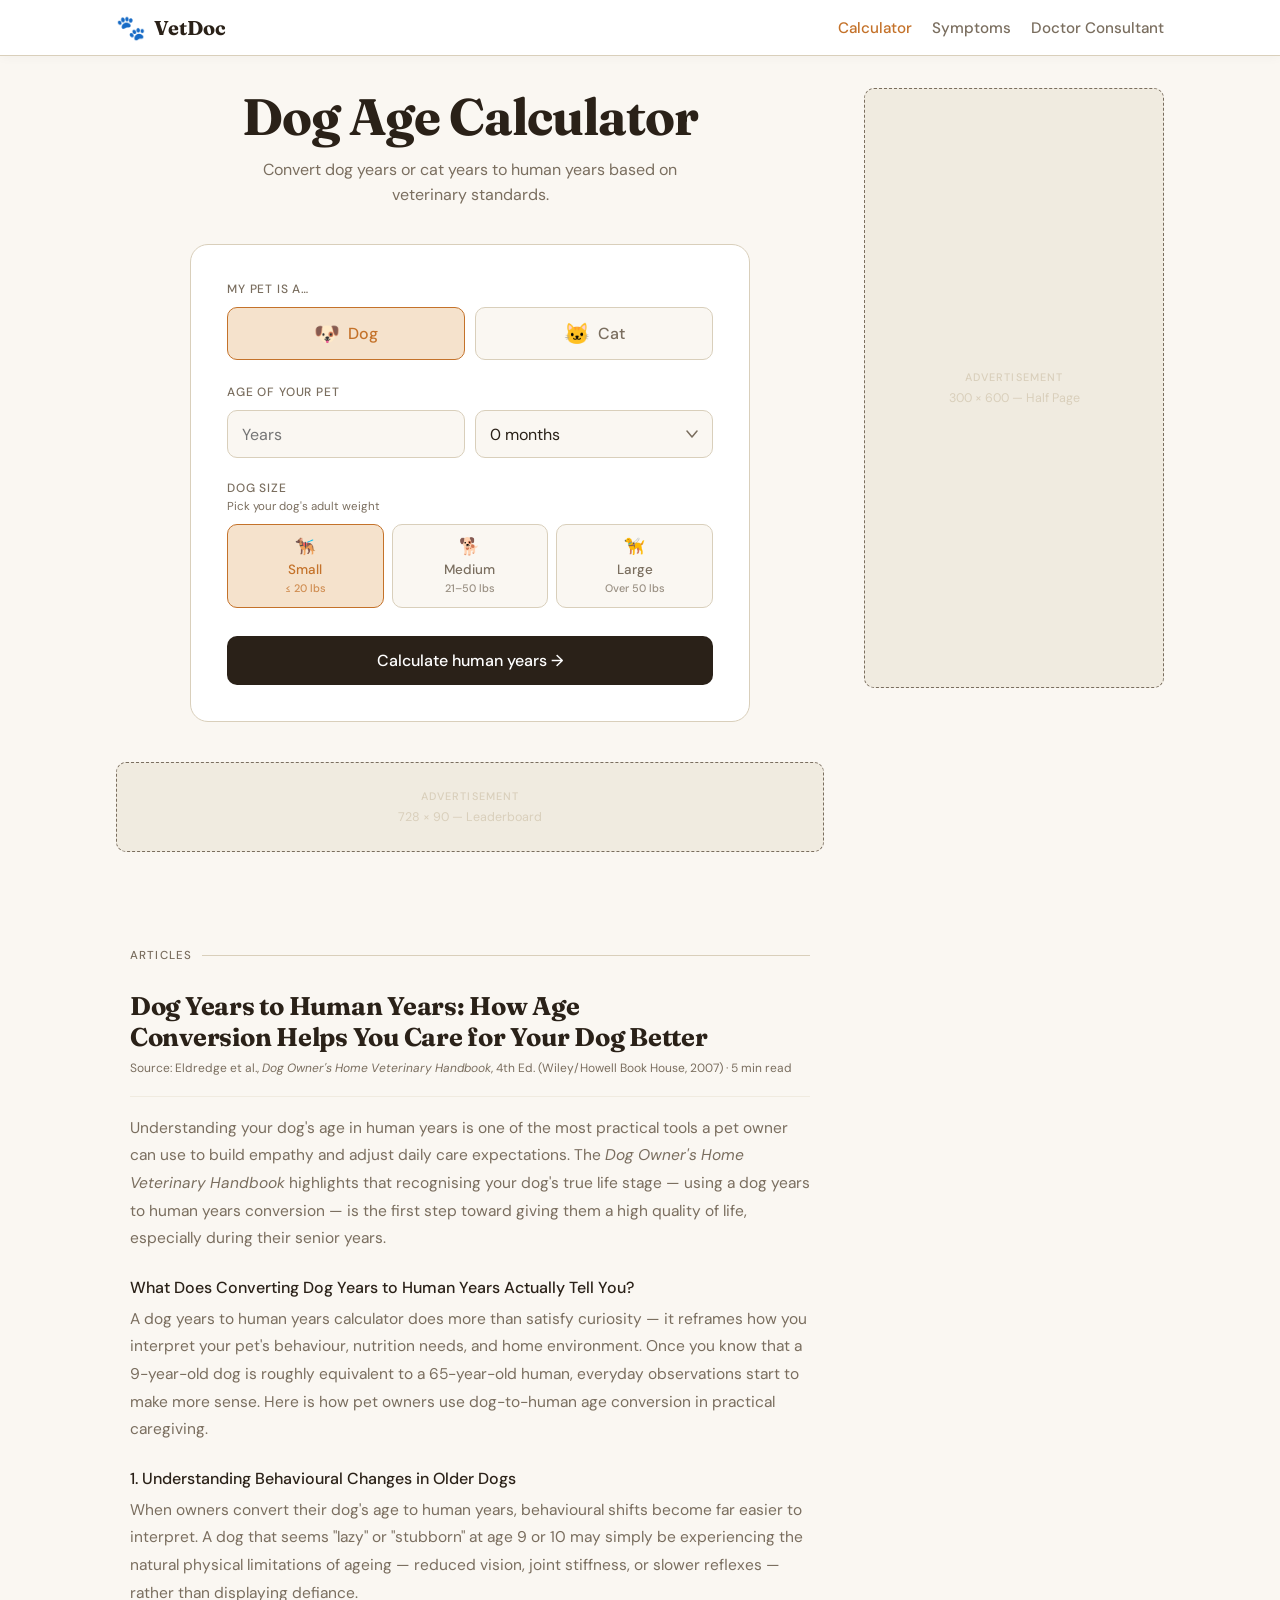
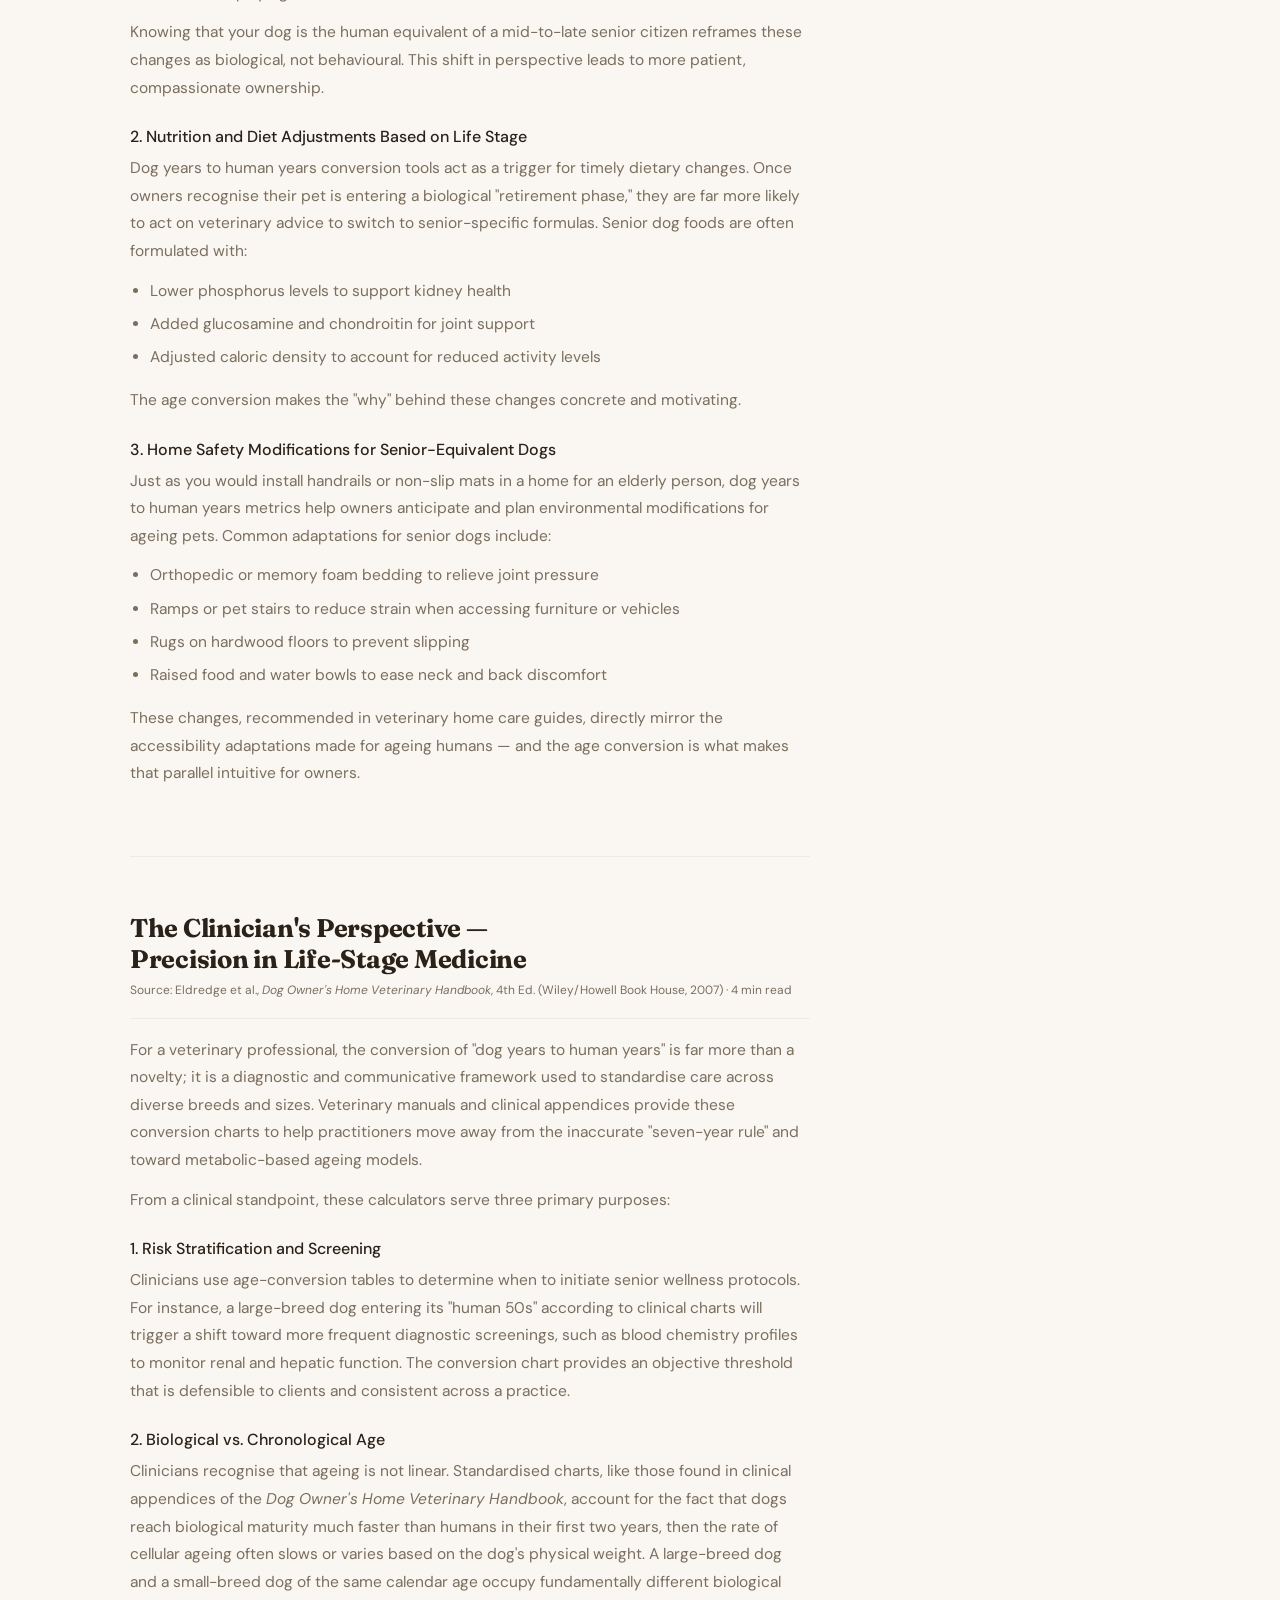
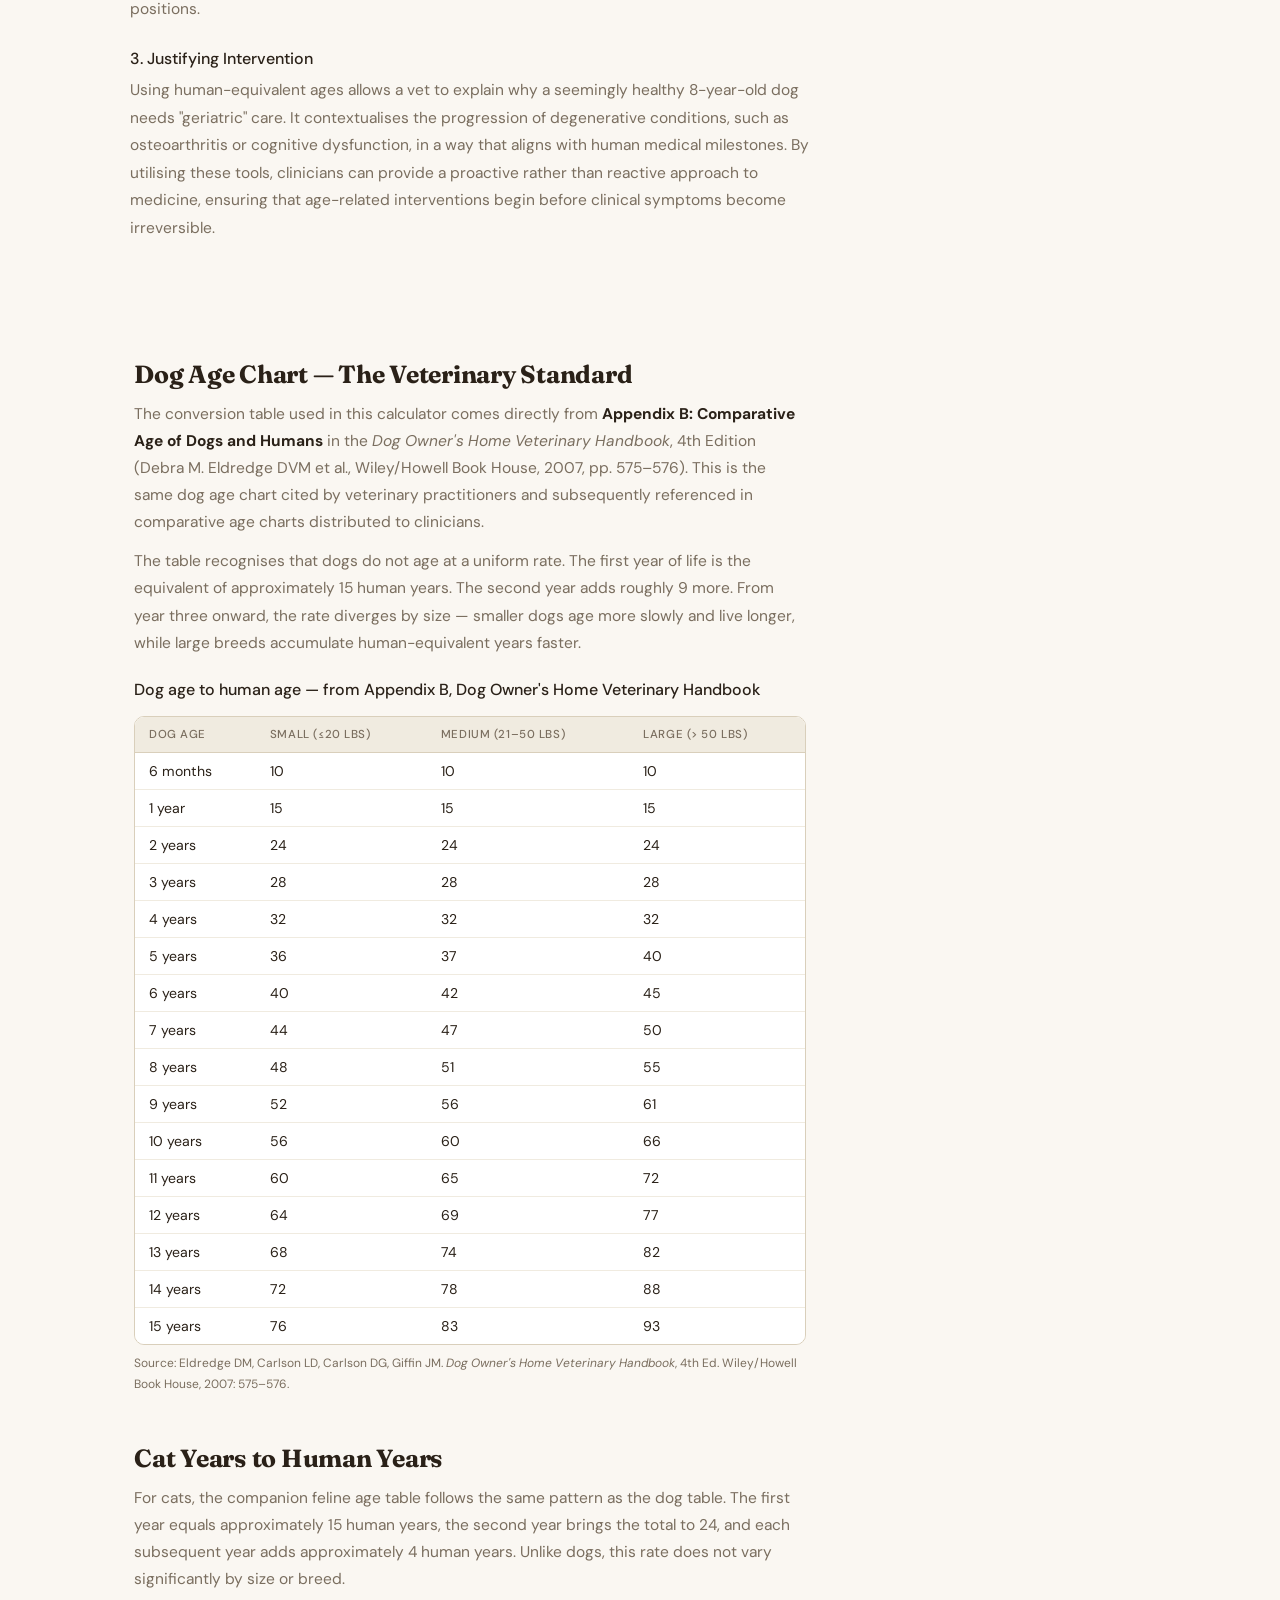
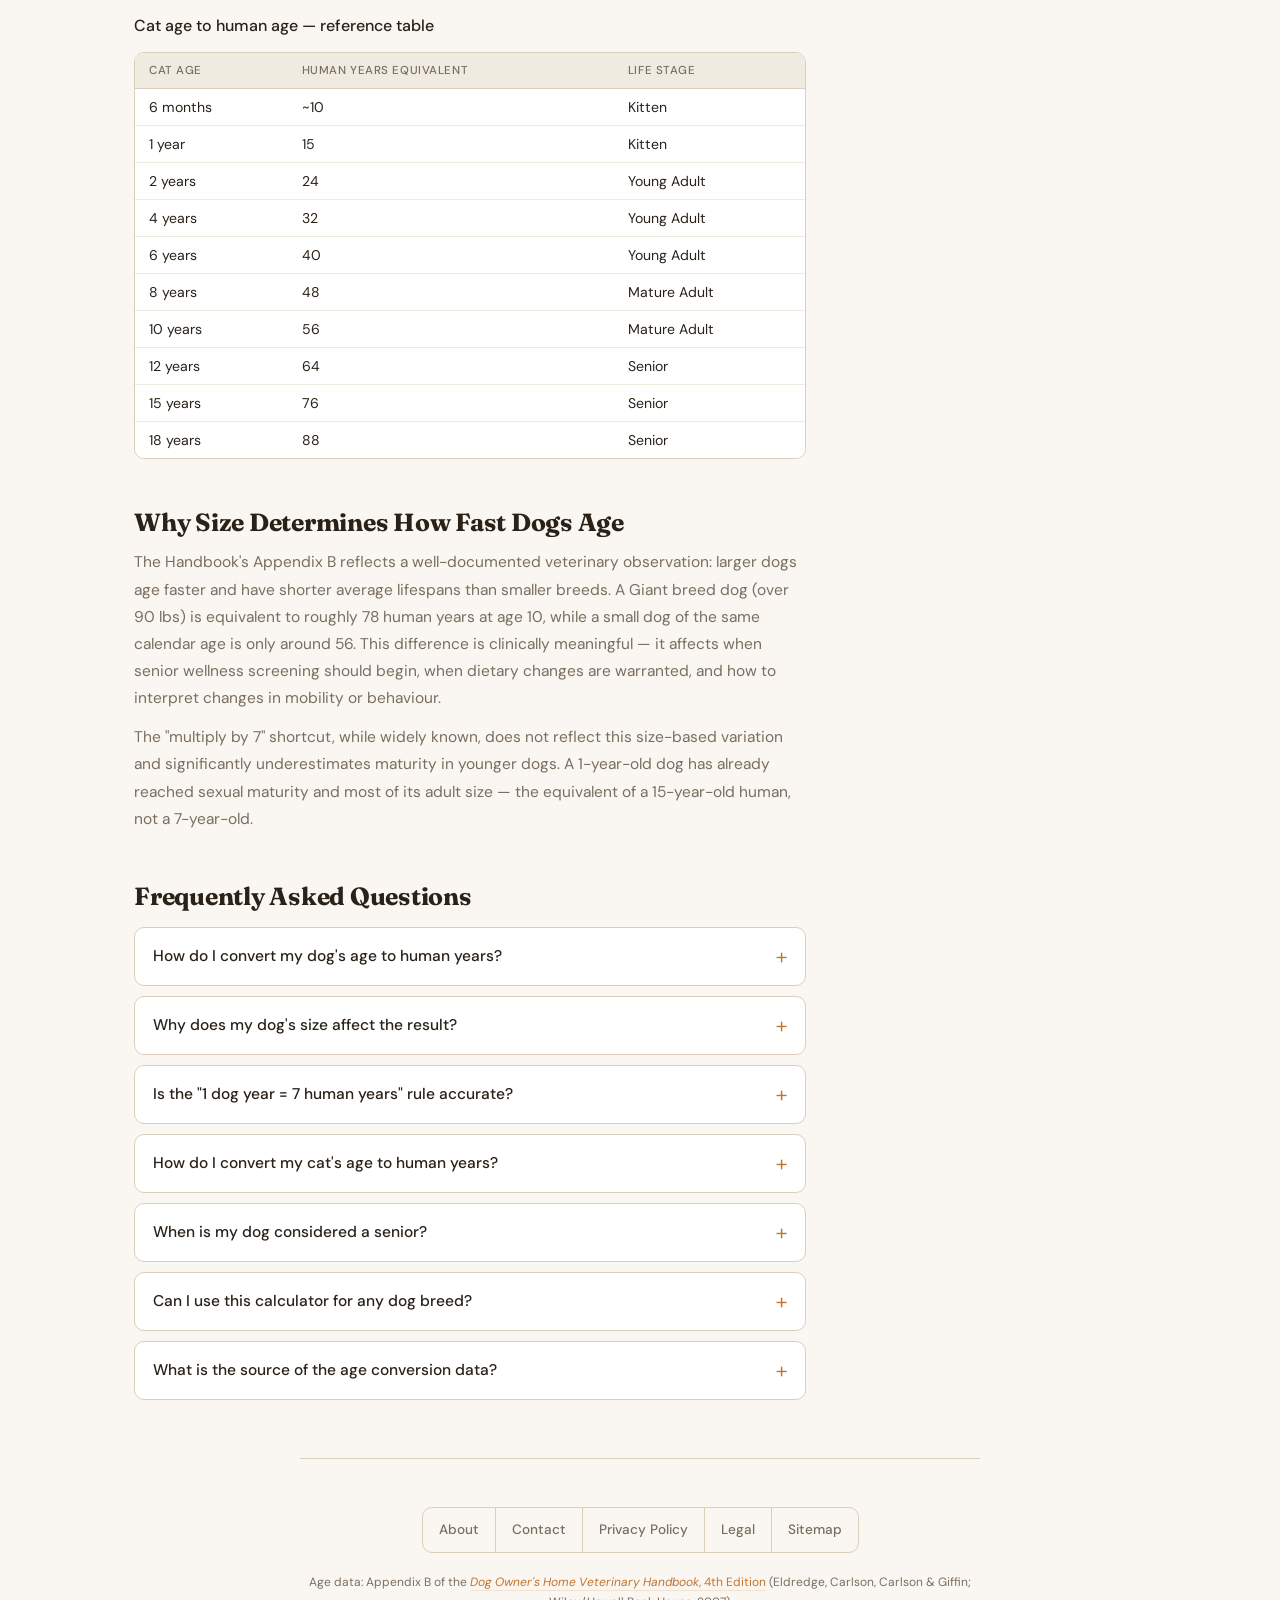
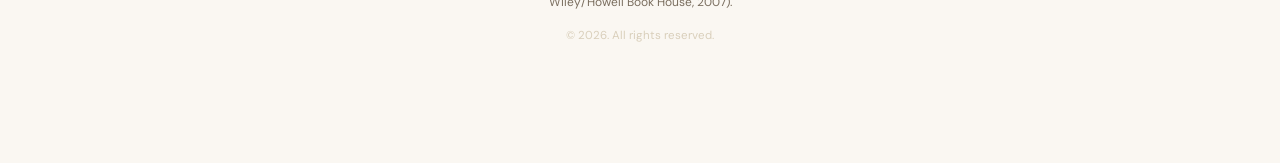
==== commit 004851e5: "updated spacing" ====
--- a/index.html
+++ b/index.html
@@ -67,12 +67,12 @@
 .calc-btn:hover{background:var(--amber);}
 .calc-btn:active{transform:scale(0.98);}
 .error-msg{margin-top:12px;background:#FFF3F3;border:1.5px solid #F09595;border-radius:var(--radius-sm);padding:12px 14px;font-size:0.9rem;color:#A32D2D;display:none;}
-.result-card{margin-top:20px;background:var(--teal-light);border:1.5px solid var(--teal);border-radius:var(--radius);padding:clamp(16px,5vw,28px);text-align:center;opacity:0;transform:translateY(10px);transition:opacity .35s ease,transform .35s ease;}
-.result-card.visible{opacity:1;transform:translateY(0);}
-.result-label{font-size:0.75rem;font-weight:500;letter-spacing:.08em;text-transform:uppercase;color:var(--teal);margin-bottom:8px;}
-.result-number{font-family:'Fraunces',serif;font-size:clamp(3rem,12vw,4.5rem);font-weight:700;color:var(--teal);line-height:1;}
-.result-unit{font-family:'Fraunces',serif;font-size:clamp(1rem,3vw,1.2rem);font-weight:300;font-style:italic;color:var(--teal);display:block;margin-top:4px;}
-.result-context{margin-top:14px;font-size:clamp(0.83rem,2.5vw,0.9rem);color:#2A6050;line-height:1.65;}
+
+/* --- UPDATED RESULT CARD --- */
+.result-card{background:var(--teal-light);border:0px solid var(--teal);border-radius:var(--radius);padding:0 clamp(16px,5vw,28px);margin-top:0;max-height:0;overflow:hidden;text-align:center;opacity:0;transform:translateY(10px);transition:all .35s ease;}
+.result-card.visible{border-width:1.5px;padding:clamp(16px,5vw,28px);margin-top:20px;max-height:400px;opacity:1;transform:translateY(0);}
+/* --------------------------- */
+
 .articles-section{width:100%;max-width:680px;margin-top:56px;}
 .articles-section-label{font-size:0.72rem;font-weight:500;letter-spacing:.1em;text-transform:uppercase;color:var(--ink-muted);margin-bottom:28px;display:flex;align-items:center;gap:10px;}
 .articles-section-label::after{content:'';flex:1;height:1.5px;background:var(--sand-dark);}
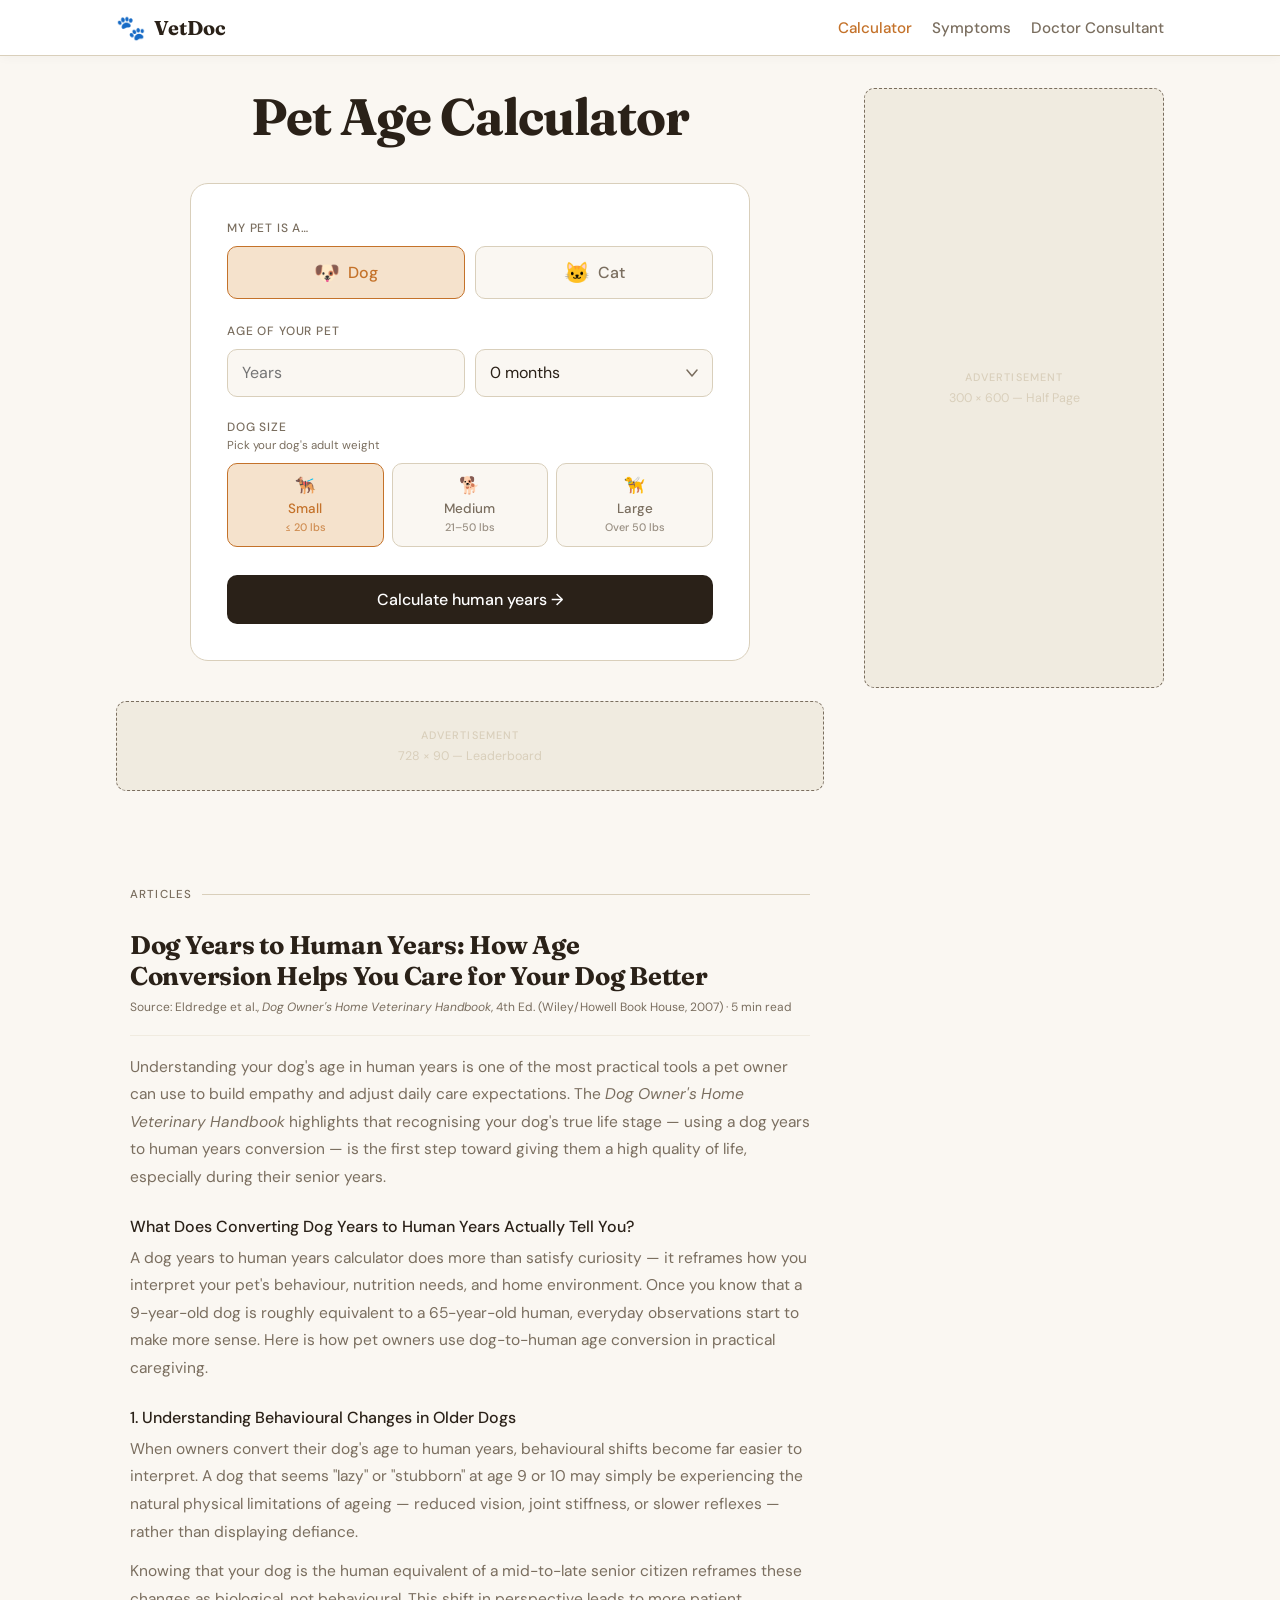
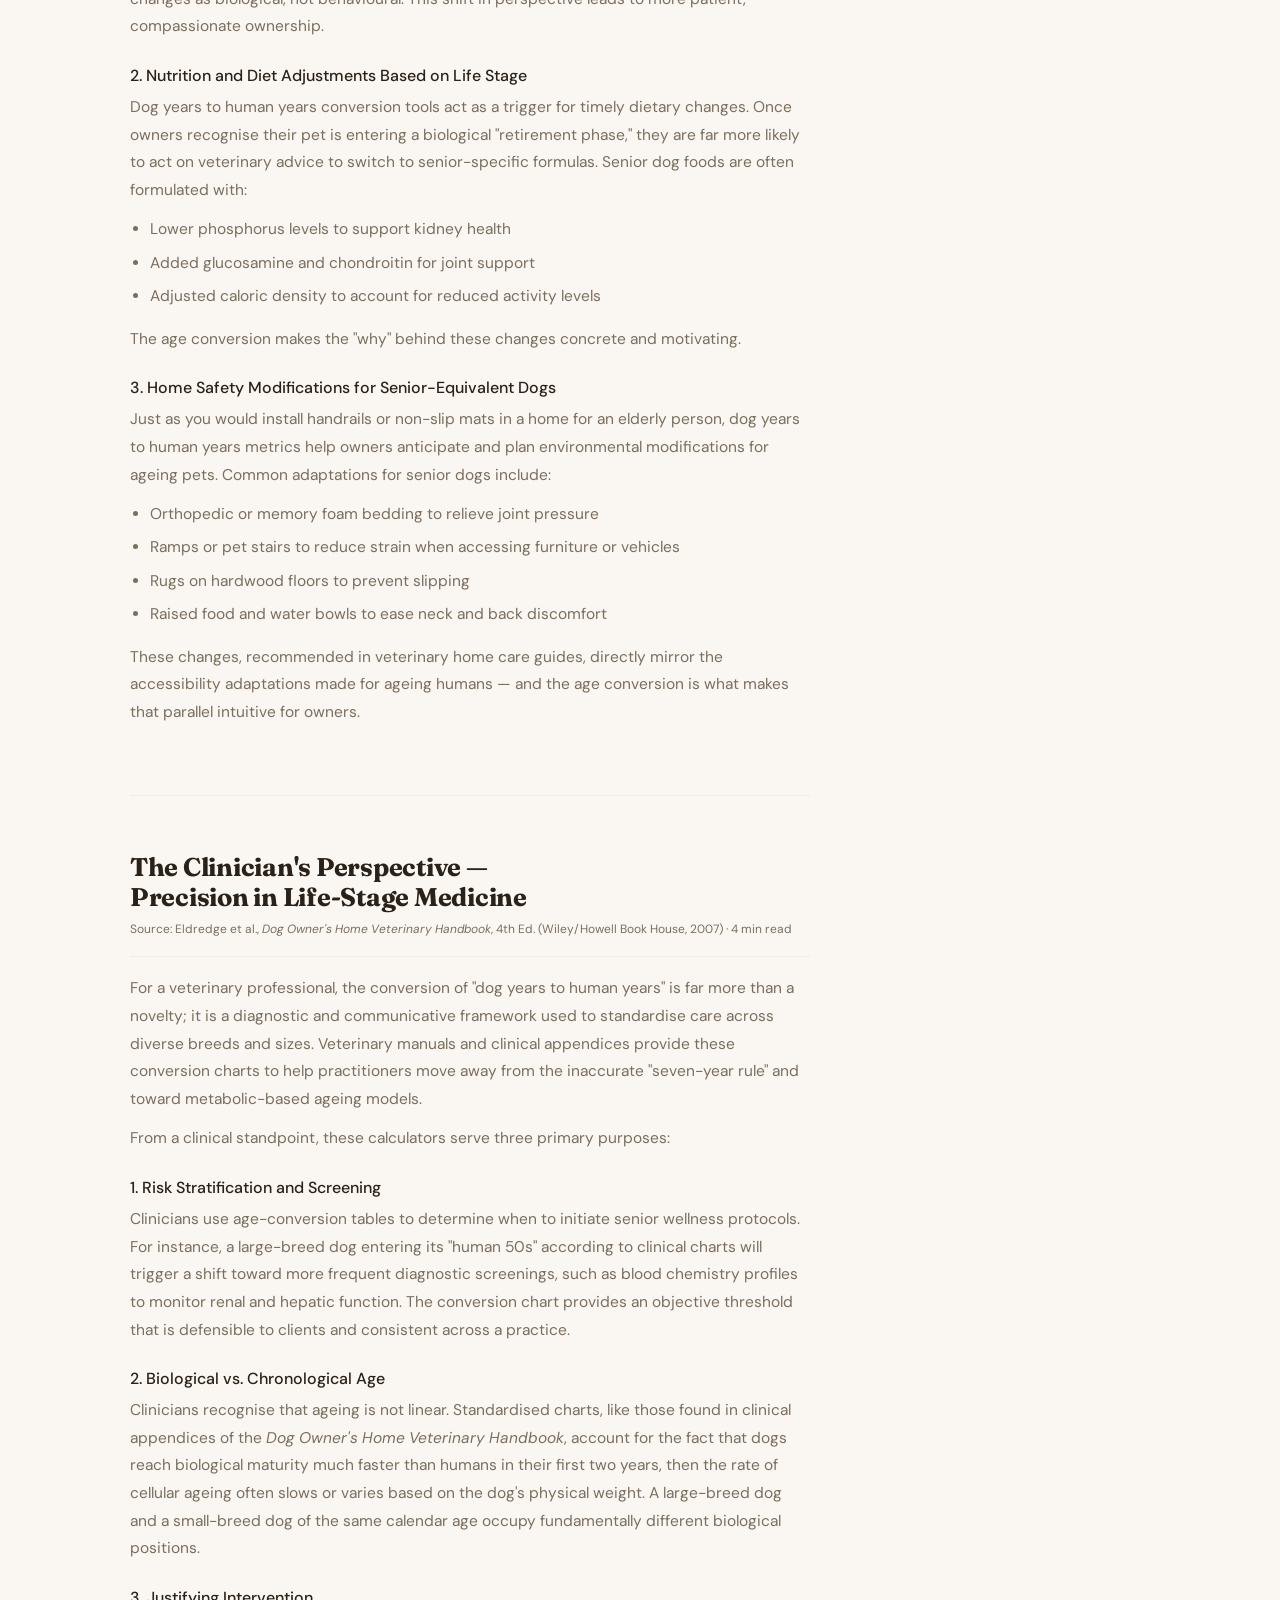
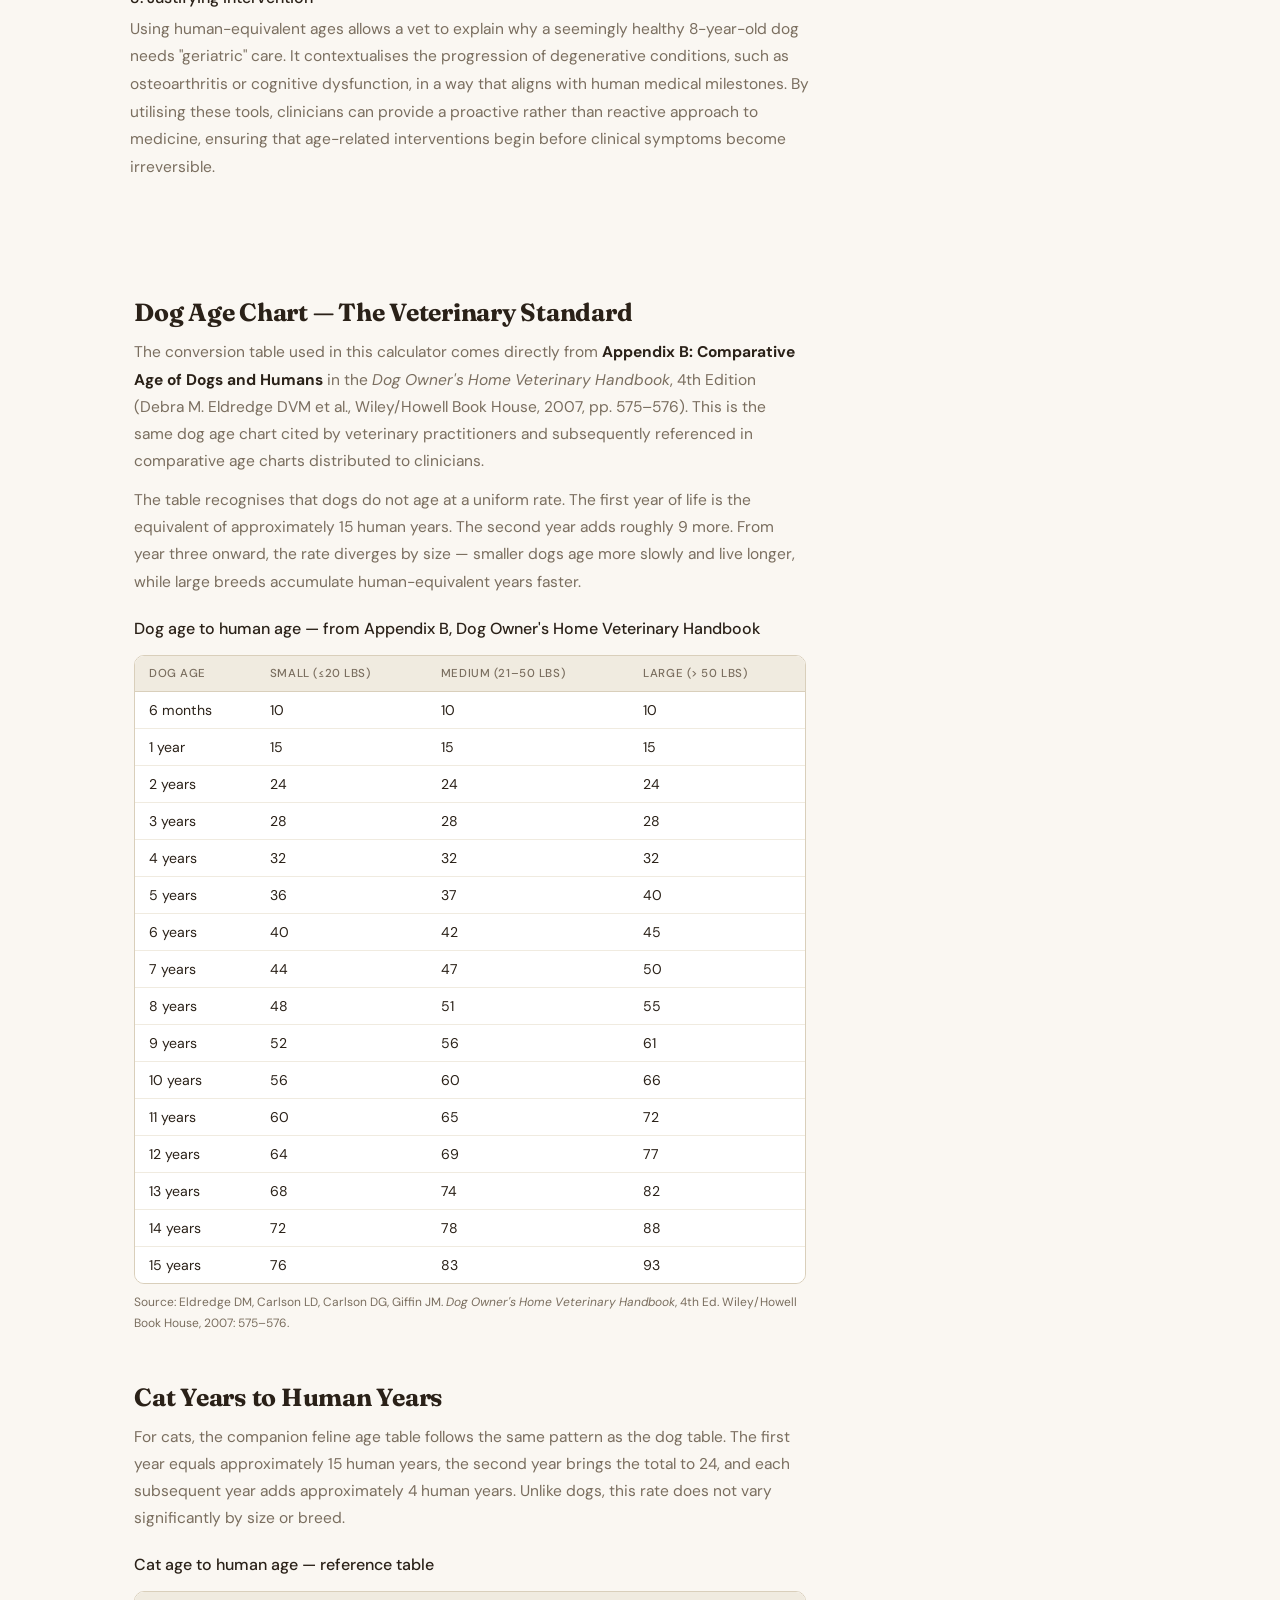
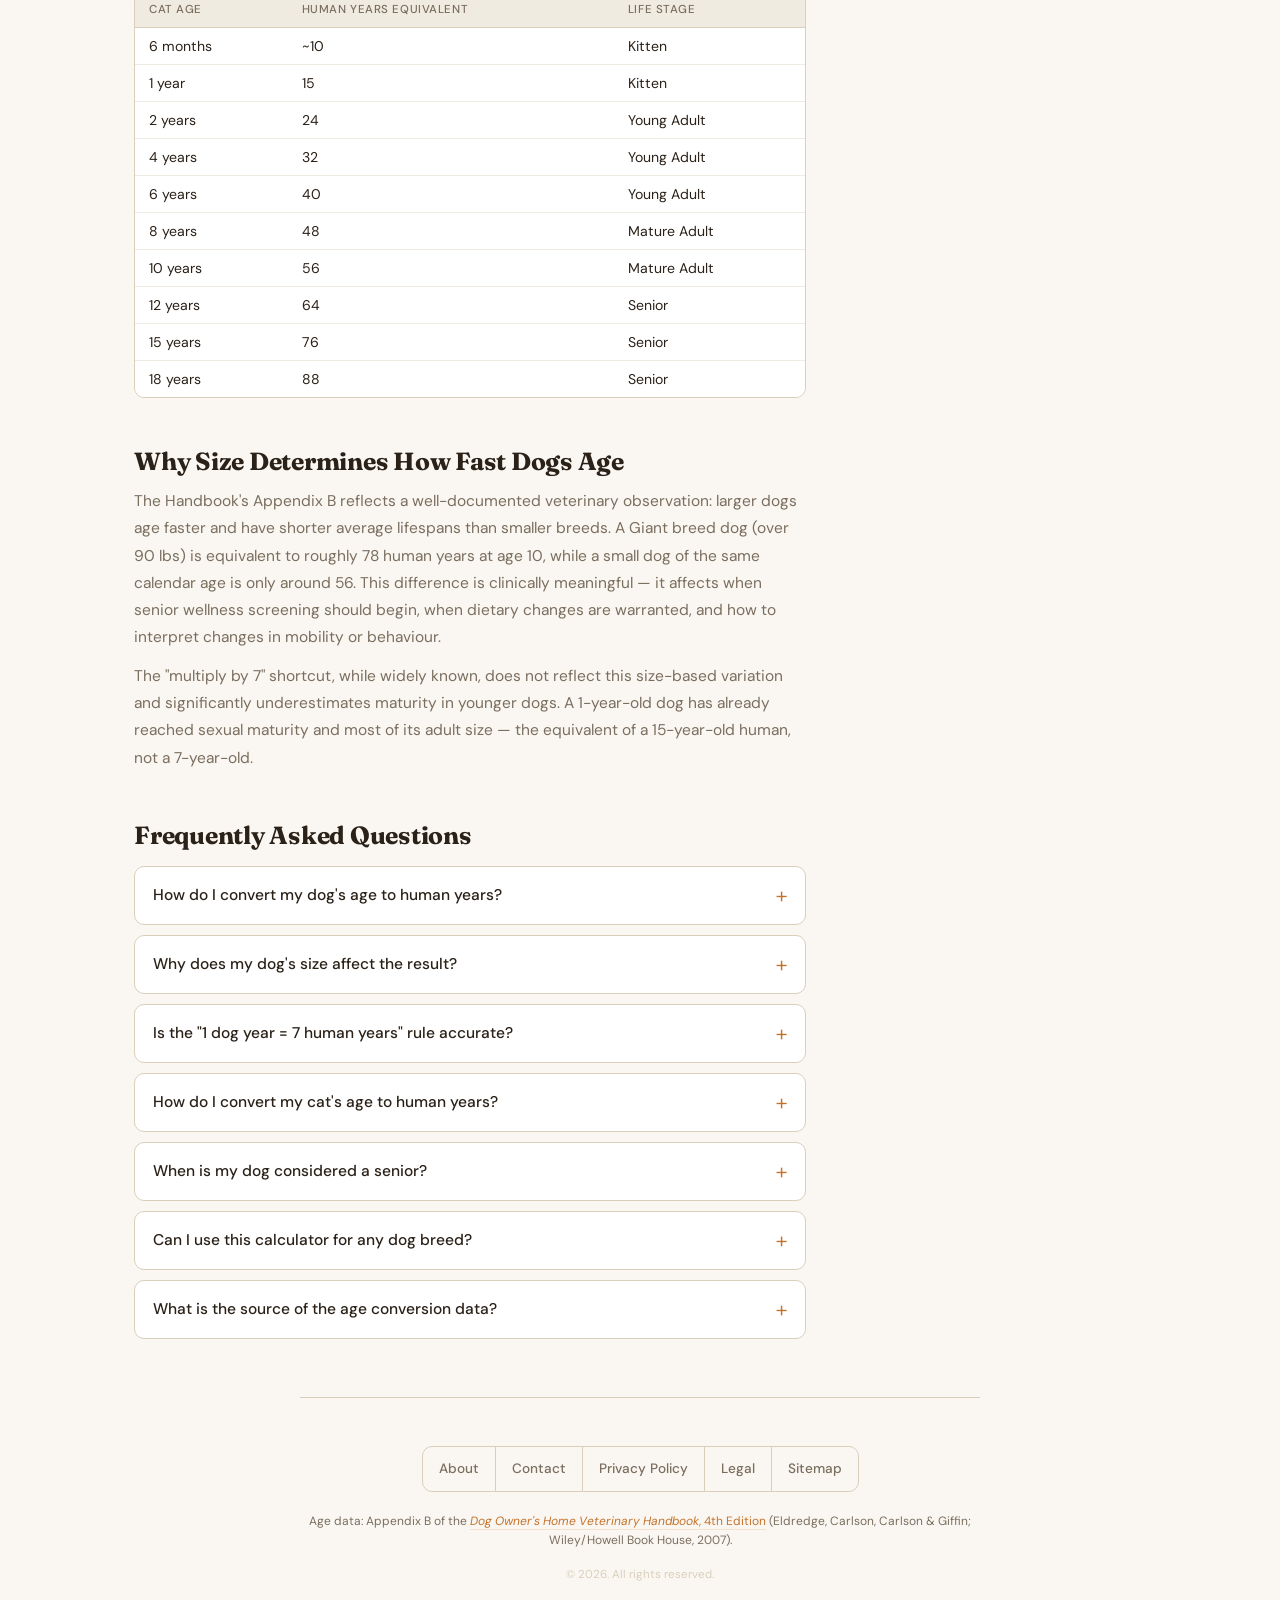
==== commit 2337d120: "fixed unwanted content" ====
--- a/index.html
+++ b/index.html
@@ -3,21 +3,21 @@
 <head>
 <meta charset="UTF-8">
 <meta name="viewport" content="width=device-width, initial-scale=1.0">
-<title>Dog Years to Human Years | Dog Age Calculator & Chart</title>
-<meta name="description" content="Free dog age calculator and dog age chart. Convert dog years to human years accurately based on veterinary standards. Find your dog age in human years.">
-<meta name="keywords" content="dog years to human years, dog age calculator, dog age chart, dog age in human years, dog to human years, dog years">
+<title>Pet Age Calculator | Dog & Cat Years to Human Years</title>
+<meta name="description" content="Free pet age calculator and chart. Convert dog years to human years or cat years to human years accurately based on veterinary standards.">
+<meta name="keywords" content="pet age calculator, dog years to human years, dog age calculator, cat years to human years, dog age chart, dog to human years">
 <meta name="robots" content="index, follow, max-snippet:-1, max-image-preview:large, max-video-preview:-1">
-<link rel="canonical" href="https://vetdoc.care/dog-years-to-human-years">
+<link rel="canonical" href="https://vetdoc.care/pet-age-calculator">
 <meta property="og:type" content="website">
-<meta property="og:title" content="Dog Years to Human Years | Dog Age Calculator">
+<meta property="og:title" content="Pet Age Calculator | Dog & Cat Years to Human">
 <meta property="og:description" content="Convert dog years or cat years to human years. Based on the Dog Owner's Home Veterinary Handbook, Appendix B.">
-<meta property="og:url" content="https://vetdoc.care/dog-years-to-human-years">
+<meta property="og:url" content="https://vetdoc.care/pet-age-calculator">
 <meta property="og:site_name" content="VetDoc">
 <meta name="twitter:card" content="summary_large_image">
-<meta name="twitter:title" content="Dog Years to Human Years | Dog Age Calculator">
-<meta name="twitter:description" content="Handbook-based dog and cat age converter. Free, accurate, size-adjusted.">
+<meta name="twitter:title" content="Pet Age Calculator | Dog & Cat Years to Human">
+<meta name="twitter:description" content="Handbook-based pet age converter. Free, accurate, size-adjusted for dogs and cats.">
 <script type="application/ld+json">
-{"@context":"https://schema.org","@graph":[{"@type":"WebApplication","name":"Dog Years to Human Years Calculator","alternateName":["Dog Age Calculator","Pet Age Calculator"],"url":"https://vetdoc.care/dog-years-to-human-years","description":"Converts dog years to human years using the age table from Appendix B of the Dog Owner's Home Veterinary Handbook, 4th Edition (Eldredge et al., Wiley, 2007), and cat years using the companion feline age table.","applicationCategory":"UtilitiesApplication","operatingSystem":"All","offers":{"@type":"Offer","price":"0","priceCurrency":"USD"}},{"@type":"FAQPage","mainEntity":[{"@type":"Question","name":"How do you convert dog years to human years?","acceptedAnswer":{"@type":"Answer","text":"According to Appendix B of the Dog Owner's Home Veterinary Handbook (Eldredge et al., 4th Ed., Wiley 2007), the first year of a dog's life equals 15 human years and the second year equals 24. After that, each additional year adds fewer human years depending on the dog's size. Small dogs (under 20 lbs) age more slowly than large or giant breeds."}},{"@type":"Question","name":"What is the source for this dog age calculator?","acceptedAnswer":{"@type":"Answer","text":"The conversion table is sourced from Appendix B: Comparative Age of Dogs and Humans, in the Dog Owner's Home Veterinary Handbook, 4th Edition, by Debra M. Eldredge DVM, Liisa D. Carlson DVM, Delbert G. Carlson DVM, and James M. Giffin MD (Wiley/Howell Book House, 2007, pages 575-576)."}},{"@type":"Question","name":"How old is a 7-year-old dog in human years?","acceptedAnswer":{"@type":"Answer","text":"Per Appendix B of the Dog Owner's Home Veterinary Handbook: a 7-year-old small dog (under 20 lbs) is approximately 44 human years; a medium dog (21–50 lbs) approximately 47; a large dog (over 50 lbs) approximately 50."}},{"@type":"Question","name":"How old is a 10-year-old dog in human years?","acceptedAnswer":{"@type":"Answer","text":"Per Appendix B of the Dog Owner's Home Veterinary Handbook: a 10-year-old small dog is approximately 56 human years; a medium dog approximately 60; a large dog (over 50 lbs) approximately 66."}},{"@type":"Question","name":"Is the '1 dog year equals 7 human years' rule accurate?","acceptedAnswer":{"@type":"Answer","text":"No. The Dog Owner's Home Veterinary Handbook provides a size-adjusted table showing dogs age far faster in their first two years than the multiply-by-7 rule implies. A 1-year-old dog is already equivalent to 15 human years — not 7. The rate then varies substantially by size."}}]}]}
+{"@context":"https://schema.org","@graph":[{"@type":"WebApplication","name":"Pet Age Calculator","alternateName":["Dog Age Calculator","Cat Age Calculator"],"url":"https://vetdoc.care/pet-age-calculator","description":"Converts dog years and cat years to human years using age tables from the Dog Owner's Home Veterinary Handbook, 4th Edition (Eldredge et al., Wiley, 2007).","applicationCategory":"UtilitiesApplication","operatingSystem":"All","offers":{"@type":"Offer","price":"0","priceCurrency":"USD"}},{"@type":"FAQPage","mainEntity":[{"@type":"Question","name":"How do you convert dog years to human years?","acceptedAnswer":{"@type":"Answer","text":"According to Appendix B of the Dog Owner's Home Veterinary Handbook (Eldredge et al., 4th Ed., Wiley 2007), the first year of a dog's life equals 15 human years and the second year equals 24. After that, each additional year adds fewer human years depending on the dog's size. Small dogs (under 20 lbs) age more slowly than large or giant breeds."}},{"@type":"Question","name":"What is the source for this pet age calculator?","acceptedAnswer":{"@type":"Answer","text":"The conversion table is sourced from Appendix B: Comparative Age of Dogs and Humans, in the Dog Owner's Home Veterinary Handbook, 4th Edition, by Debra M. Eldredge DVM, Liisa D. Carlson DVM, Delbert G. Carlson DVM, and James M. Giffin MD (Wiley/Howell Book House, 2007, pages 575-576)."}},{"@type":"Question","name":"How old is a 7-year-old dog in human years?","acceptedAnswer":{"@type":"Answer","text":"Per Appendix B of the Dog Owner's Home Veterinary Handbook: a 7-year-old small dog (under 20 lbs) is approximately 44 human years; a medium dog (21–50 lbs) approximately 47; a large dog (over 50 lbs) approximately 50."}},{"@type":"Question","name":"How old is a 10-year-old dog in human years?","acceptedAnswer":{"@type":"Answer","text":"Per Appendix B of the Dog Owner's Home Veterinary Handbook: a 10-year-old small dog is approximately 56 human years; a medium dog approximately 60; a large dog (over 50 lbs) approximately 66."}},{"@type":"Question","name":"Is the '1 dog year equals 7 human years' rule accurate?","acceptedAnswer":{"@type":"Answer","text":"No. The Dog Owner's Home Veterinary Handbook provides a size-adjusted table showing dogs age far faster in their first two years than the multiply-by-7 rule implies. A 1-year-old dog is already equivalent to 15 human years — not 7. The rate then varies substantially by size."}}]}]}
 </script>
 <link rel="preconnect" href="https://fonts.googleapis.com">
 <link href="https://fonts.googleapis.com/css2?family=Fraunces:ital,opsz,wght@0,9..144,300;0,9..144,500;0,9..144,700;1,9..144,400&family=DM+Sans:wght@400;500&display=swap" rel="stylesheet">
@@ -67,12 +67,8 @@
 .calc-btn:hover{background:var(--amber);}
 .calc-btn:active{transform:scale(0.98);}
 .error-msg{margin-top:12px;background:#FFF3F3;border:1.5px solid #F09595;border-radius:var(--radius-sm);padding:12px 14px;font-size:0.9rem;color:#A32D2D;display:none;}
-
-/* --- UPDATED RESULT CARD --- */
 .result-card{background:var(--teal-light);border:0px solid var(--teal);border-radius:var(--radius);padding:0 clamp(16px,5vw,28px);margin-top:0;max-height:0;overflow:hidden;text-align:center;opacity:0;transform:translateY(10px);transition:all .35s ease;}
 .result-card.visible{border-width:1.5px;padding:clamp(16px,5vw,28px);margin-top:20px;max-height:400px;opacity:1;transform:translateY(0);}
-/* --------------------------- */
-
 .articles-section{width:100%;max-width:680px;margin-top:56px;}
 .articles-section-label{font-size:0.72rem;font-weight:500;letter-spacing:.1em;text-transform:uppercase;color:var(--ink-muted);margin-bottom:28px;display:flex;align-items:center;gap:10px;}
 .articles-section-label::after{content:'';flex:1;height:1.5px;background:var(--sand-dark);}
@@ -148,8 +144,7 @@
 <div class="layout-wrapper">
 <main class="main-content">
 <div class="calc-header">
-<h1 class="calc-title">Dog Age Calculator</h1>
-<p class="subtitle">Convert dog years or cat years to human years based on veterinary standards.</p>
+<h1 class="calc-title">Pet Age Calculator</h1>
 </div>
 <div class="card" id="calculator-card" role="region" aria-label="Pet age calculator">
 <div class="field">
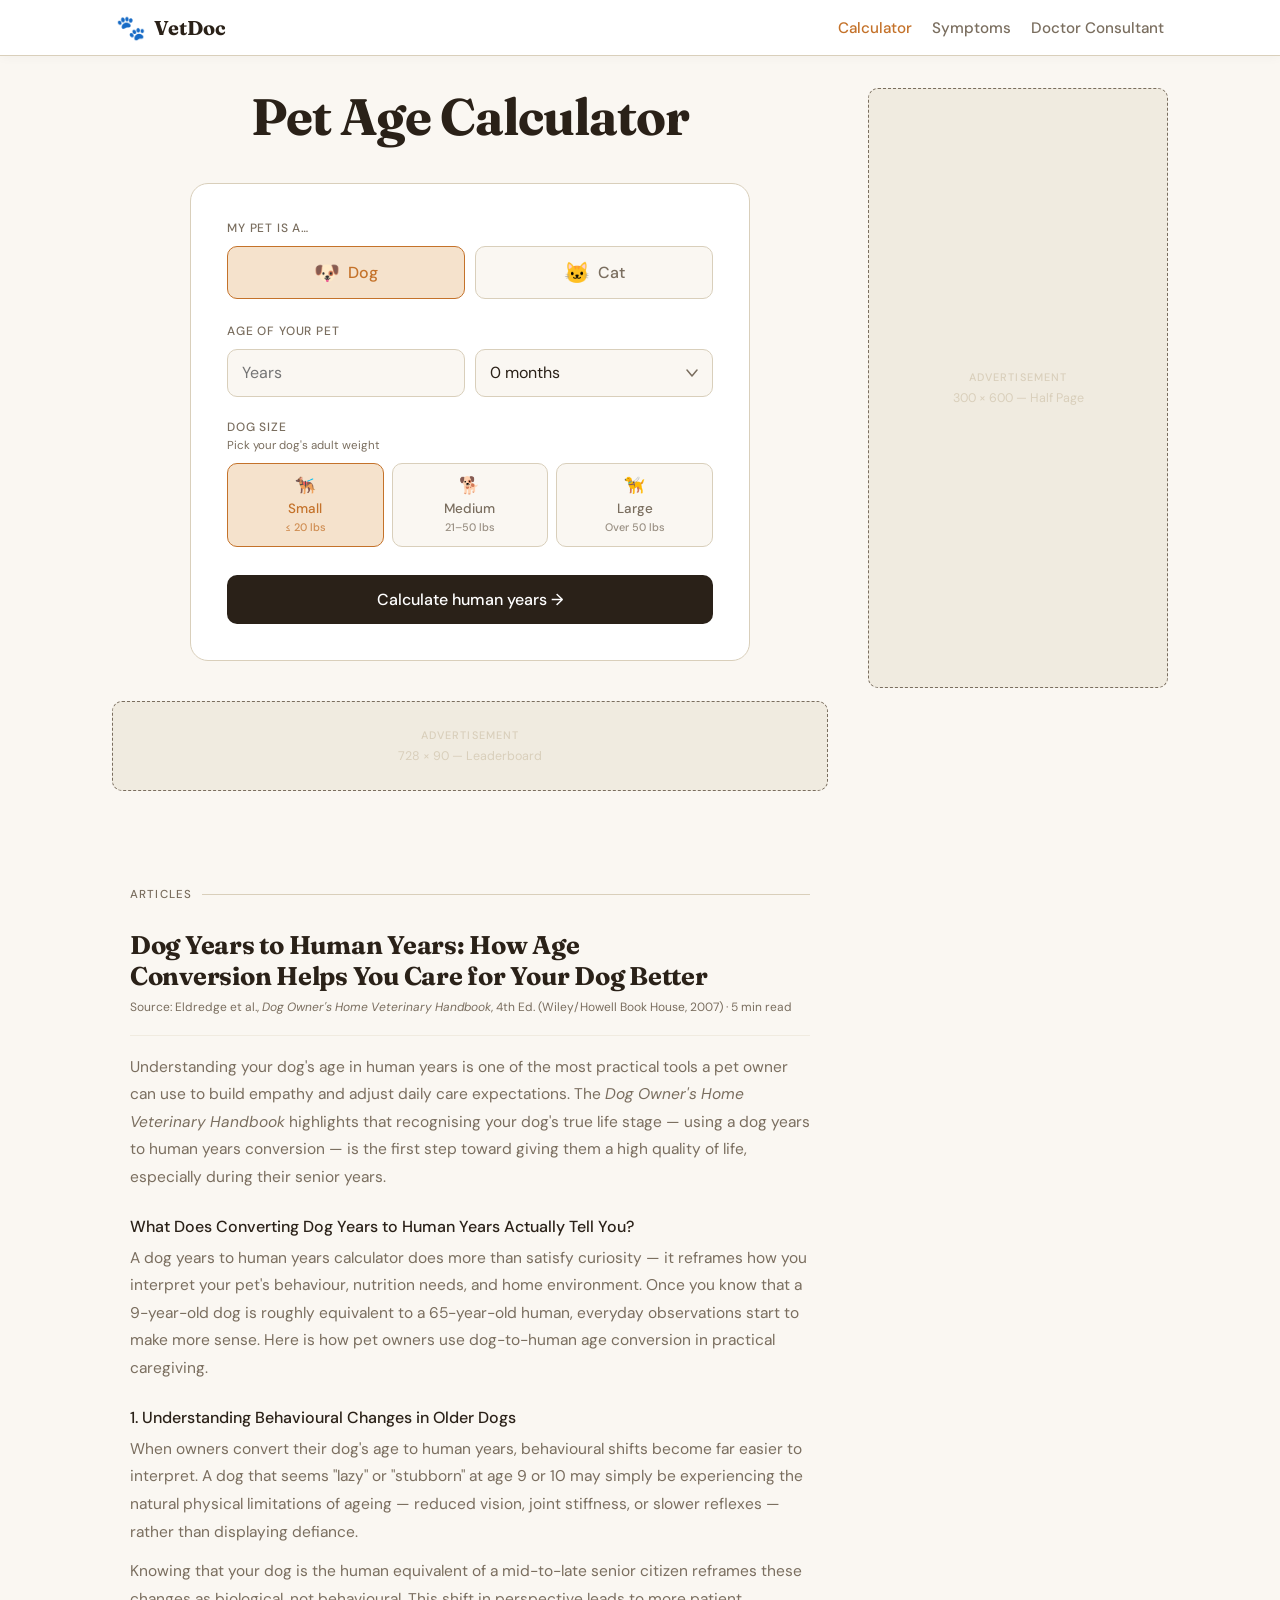
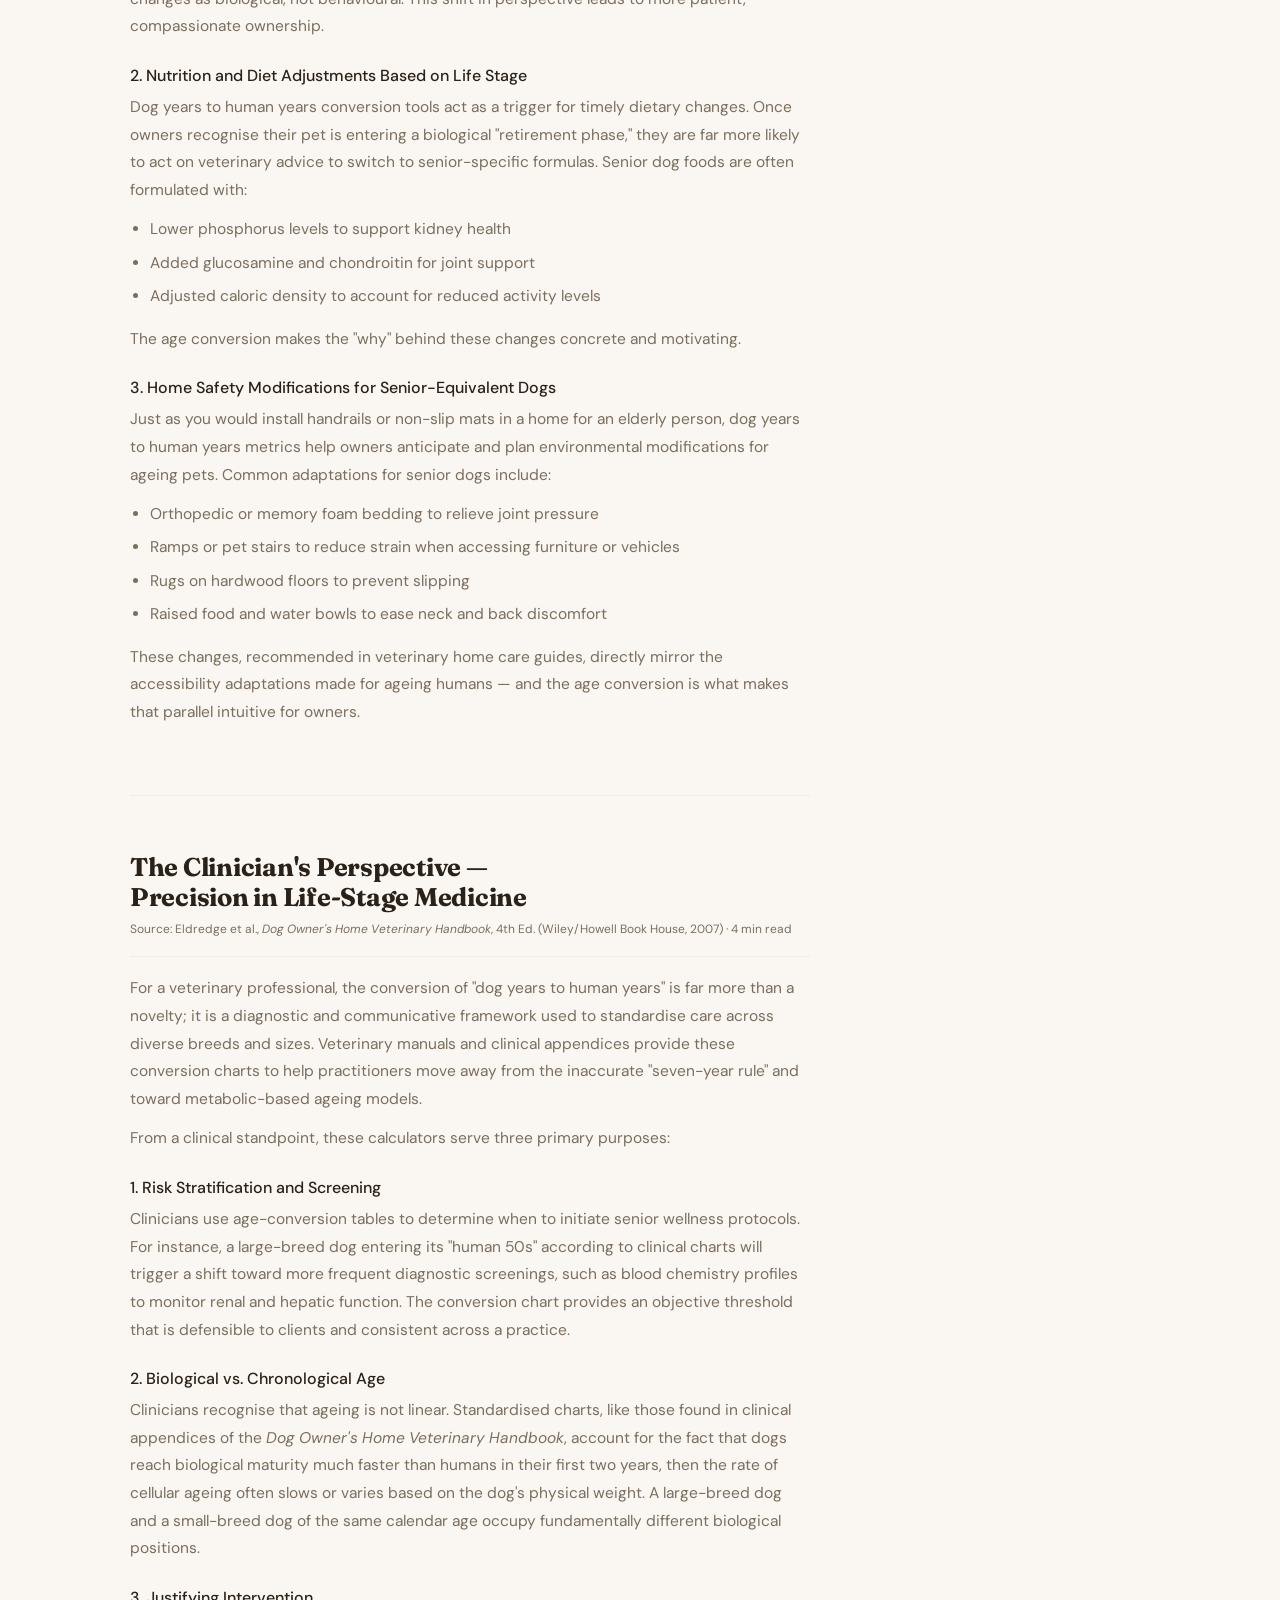
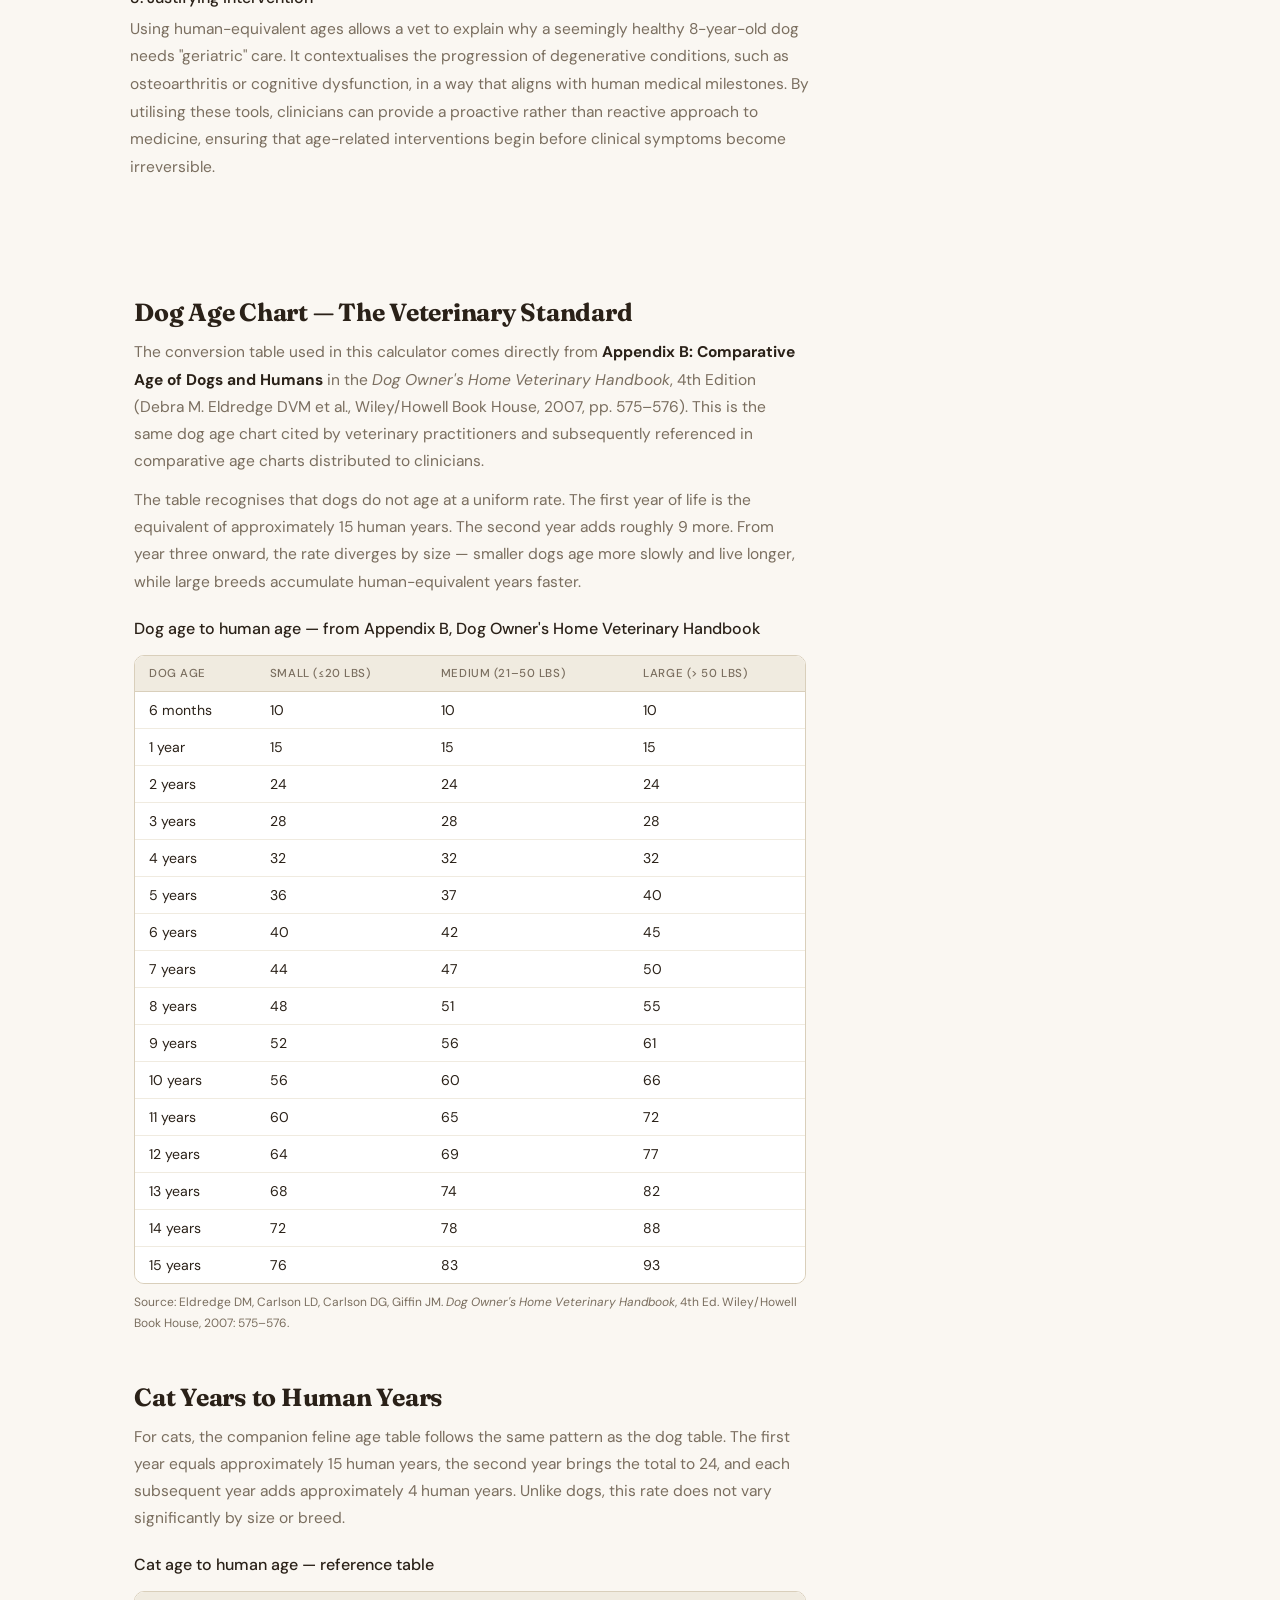
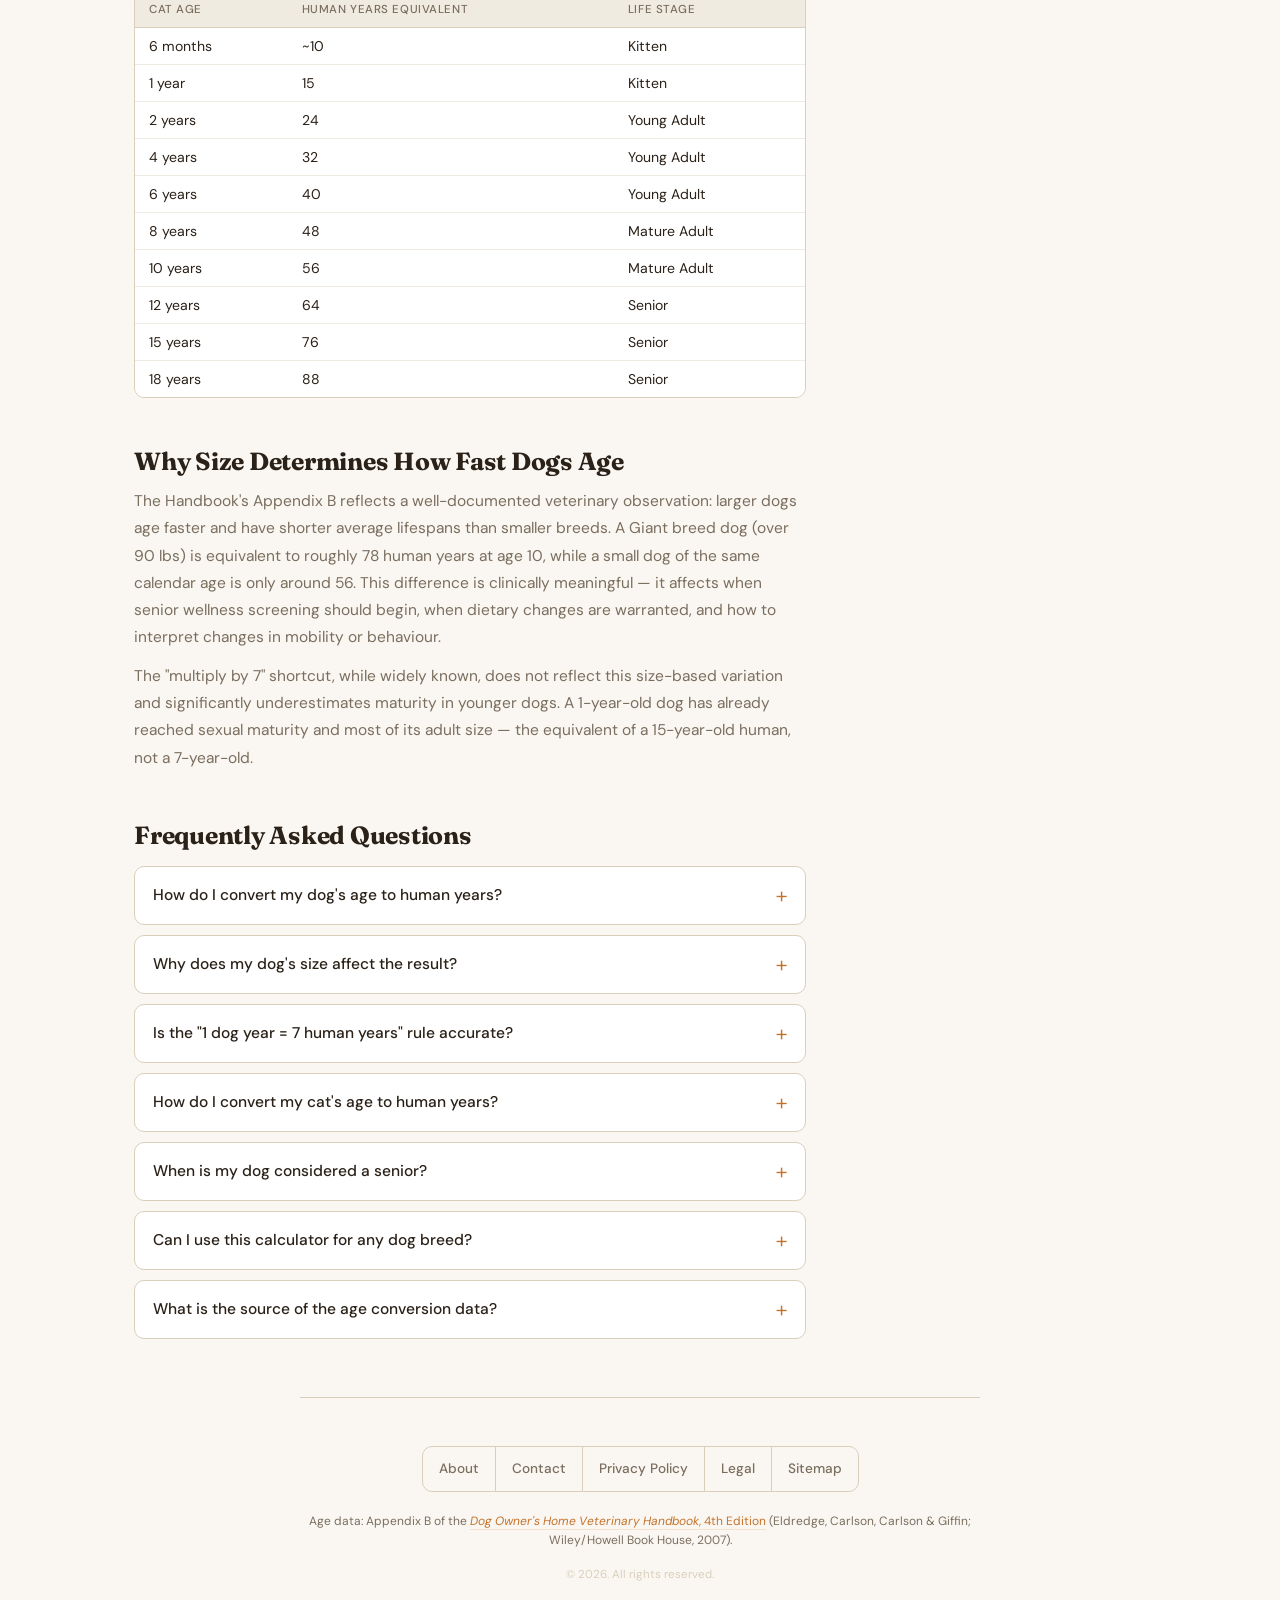
==== commit e404cf15: "Refactor layout styles and media queries" ====
--- a/index.html
+++ b/index.html
@@ -25,7 +25,7 @@
 *,*::before,*::after{box-sizing:border-box;margin:0;padding:0;}
 :root{--sand:#FAF7F2;--sand-mid:#F0EBE0;--sand-dark:#D9CFBB;--ink:#2A2118;--ink-muted:#7A6E5F;--amber:#C4722A;--amber-light:#F5E2CC;--teal:#2A7A6A;--teal-light:#CDF0E8;--radius:18px;--radius-sm:10px;--tap:48px;}
 html{-webkit-text-size-adjust:100%;}
-body{font-family:'DM Sans',sans-serif;background:var(--sand);color:var(--ink);min-height:100vh;display:flex;flex-direction:column;align-items:center;padding:0 0 80px 0;overflow-x:hidden;}
+body{font-family:'DM Sans',sans-serif;background:var(--sand);color:var(--ink);min-height:100vh;display:flex;flex-direction:column;align-items:center;padding:0 0 80px 0;overflow-x:hidden;width:100%;}
 .hidden{display:none!important;}
 .site-header{width:100%;background:#fff;border-bottom:1.5px solid var(--sand-dark);position:sticky;top:0;z-index:50;box-shadow:0 2px 10px rgba(0,0,0,0.03);}
 .header-inner{max-width:1080px;margin:0 auto;display:flex;align-items:center;justify-content:space-between;padding:12px 16px;flex-wrap:wrap;gap:16px;}
@@ -35,8 +35,9 @@
 .main-nav{display:flex;gap:20px;flex-wrap:wrap;align-items:center;}
 .nav-link{font-family:'DM Sans',sans-serif;font-size:0.95rem;font-weight:500;color:var(--ink-muted);text-decoration:none;transition:color 0.2s;}
 .nav-link:hover,.nav-link.active{color:var(--amber);}
-.layout-wrapper{max-width:1080px;width:100%;margin:32px auto 0;padding:0 16px;display:grid;grid-template-columns:1fr 300px;gap:40px;align-items:start;}
-.main-content{display:flex;flex-direction:column;align-items:center;width:100%;}
+.layout-wrapper{max-width:1080px;width:100%;margin:32px auto 0;padding:0 12px;display:grid;grid-template-columns:minmax(0,1fr) 300px;gap:40px;align-items:start;box-sizing:border-box;min-width:0;}
+.main-content{display:flex;flex-direction:column;align-items:center;width:100%;min-width:0;}
+.sidebar{width:100%;min-width:0;}
 .calc-header{text-align:center;margin-bottom:36px;width:100%;max-width:560px;}
 .calc-title{font-family:'Fraunces',serif;font-size:clamp(1.75rem,5vw,3.2rem);font-weight:700;line-height:1.15;letter-spacing:-0.02em;color:var(--ink);text-wrap:balance;}
 .subtitle{margin-top:10px;font-size:clamp(0.88rem,2.5vw,1rem);color:var(--ink-muted);line-height:1.6;max-width:480px;margin-left:auto;margin-right:auto;}
@@ -45,7 +46,7 @@
 .ad-placeholder .ad-size{font-size:0.78rem;color:var(--sand-dark);}
 .ad-right{width:100%;height:600px;position:sticky;top:80px;}
 .ad-bottom{width:100%;max-width:728px;height:90px;margin:40px auto;}
-.card{background:#fff;border:1.5px solid var(--sand-dark);border-radius:var(--radius);padding:clamp(18px,5vw,36px);width:100%;max-width:560px;}
+.card{background:#fff;border:1.5px solid var(--sand-dark);border-radius:var(--radius);padding:clamp(16px,4vw,36px);width:100%;max-width:560px;box-sizing:border-box;}
 .toggle-group{display:grid;grid-template-columns:1fr 1fr;gap:10px;margin-bottom:24px;}
 .toggle-btn{border:1.5px solid var(--sand-dark);background:var(--sand);border-radius:var(--radius-sm);min-height:var(--tap);padding:12px 10px;cursor:pointer;font-family:'DM Sans',sans-serif;font-size:clamp(0.95rem,3vw,1rem);font-weight:500;color:var(--ink-muted);transition:all .18s ease;display:flex;align-items:center;justify-content:center;gap:8px;white-space:nowrap;}
 .toggle-btn span.emoji{font-size:1.3rem;}
@@ -126,8 +127,9 @@
 .sitemap-section a{font-size:0.92rem;}
 .sitemap-btn{background:none;border:none;border-bottom:1px solid var(--amber-light);cursor:pointer;font-family:'DM Sans',sans-serif;font-size:0.92rem;color:var(--amber);padding:0;}
 .sitemap-btn:hover{border-color:var(--amber);}
-@media(max-width:850px){.layout-wrapper{grid-template-columns:1fr;}.ad-right{height:250px;position:static;}}
-@media(max-width:480px){.card{border-radius:14px;padding:16px 14px;}.size-grid{grid-template-columns:repeat(2,1fr);}.footer-nav{flex-direction:column;width:100%;border-radius:var(--radius-sm);}.footer-link{border-right:none;border-bottom:1px solid var(--sand-dark);justify-content:center;}.footer-link:last-child{border-bottom:none;}}
+@media(max-width:850px){.layout-wrapper{grid-template-columns:1fr;gap:28px;}.ad-right{height:250px;position:static;}.sidebar{width:100%;}.main-content{min-width:0;}.card{min-width:0;}}
+@media(max-width:720px){.toggle-group,.age-row{grid-template-columns:1fr;}.size-grid{grid-template-columns:repeat(2,1fr);}.card{padding:18px 14px;}.table-wrap{overflow-x:auto;}.footer-nav{width:100%;}.footer-link{width:100%;text-align:center;}}
+@media(max-width:600px){.toggle-btn{font-size:0.95rem;}.size-grid{grid-template-columns:1fr;}.table-wrap{border-radius:calc(var(--radius-sm) - 2px);}.table-wrap table{min-width:100%;}.table-wrap th,.table-wrap td{white-space:normal;}.article-block{padding-bottom:32px;}.content-wrap{padding:0;}}
 </style>
 </head>
 <body>
@@ -394,4 +396,4 @@
 document.getElementById('copy-year').textContent=new Date().getFullYear();
 </script>
 </body>
-</html>+</html>
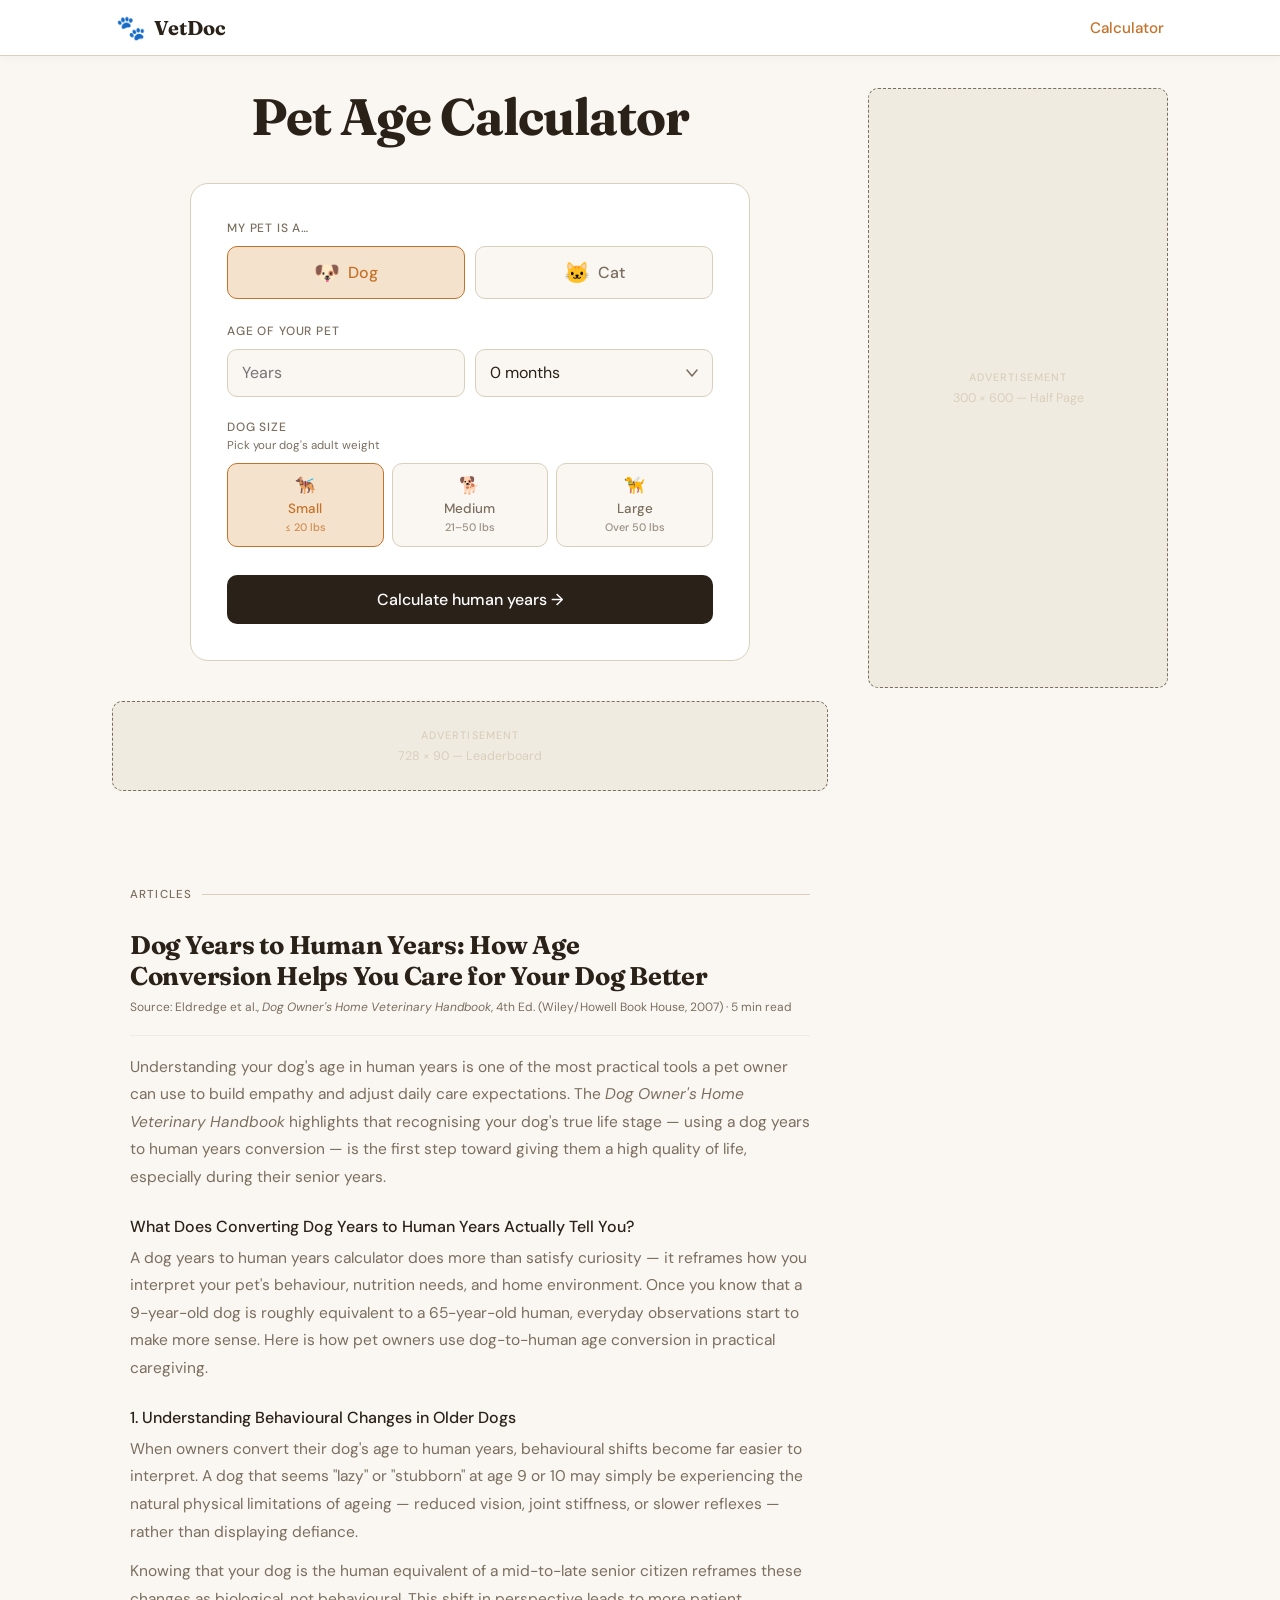
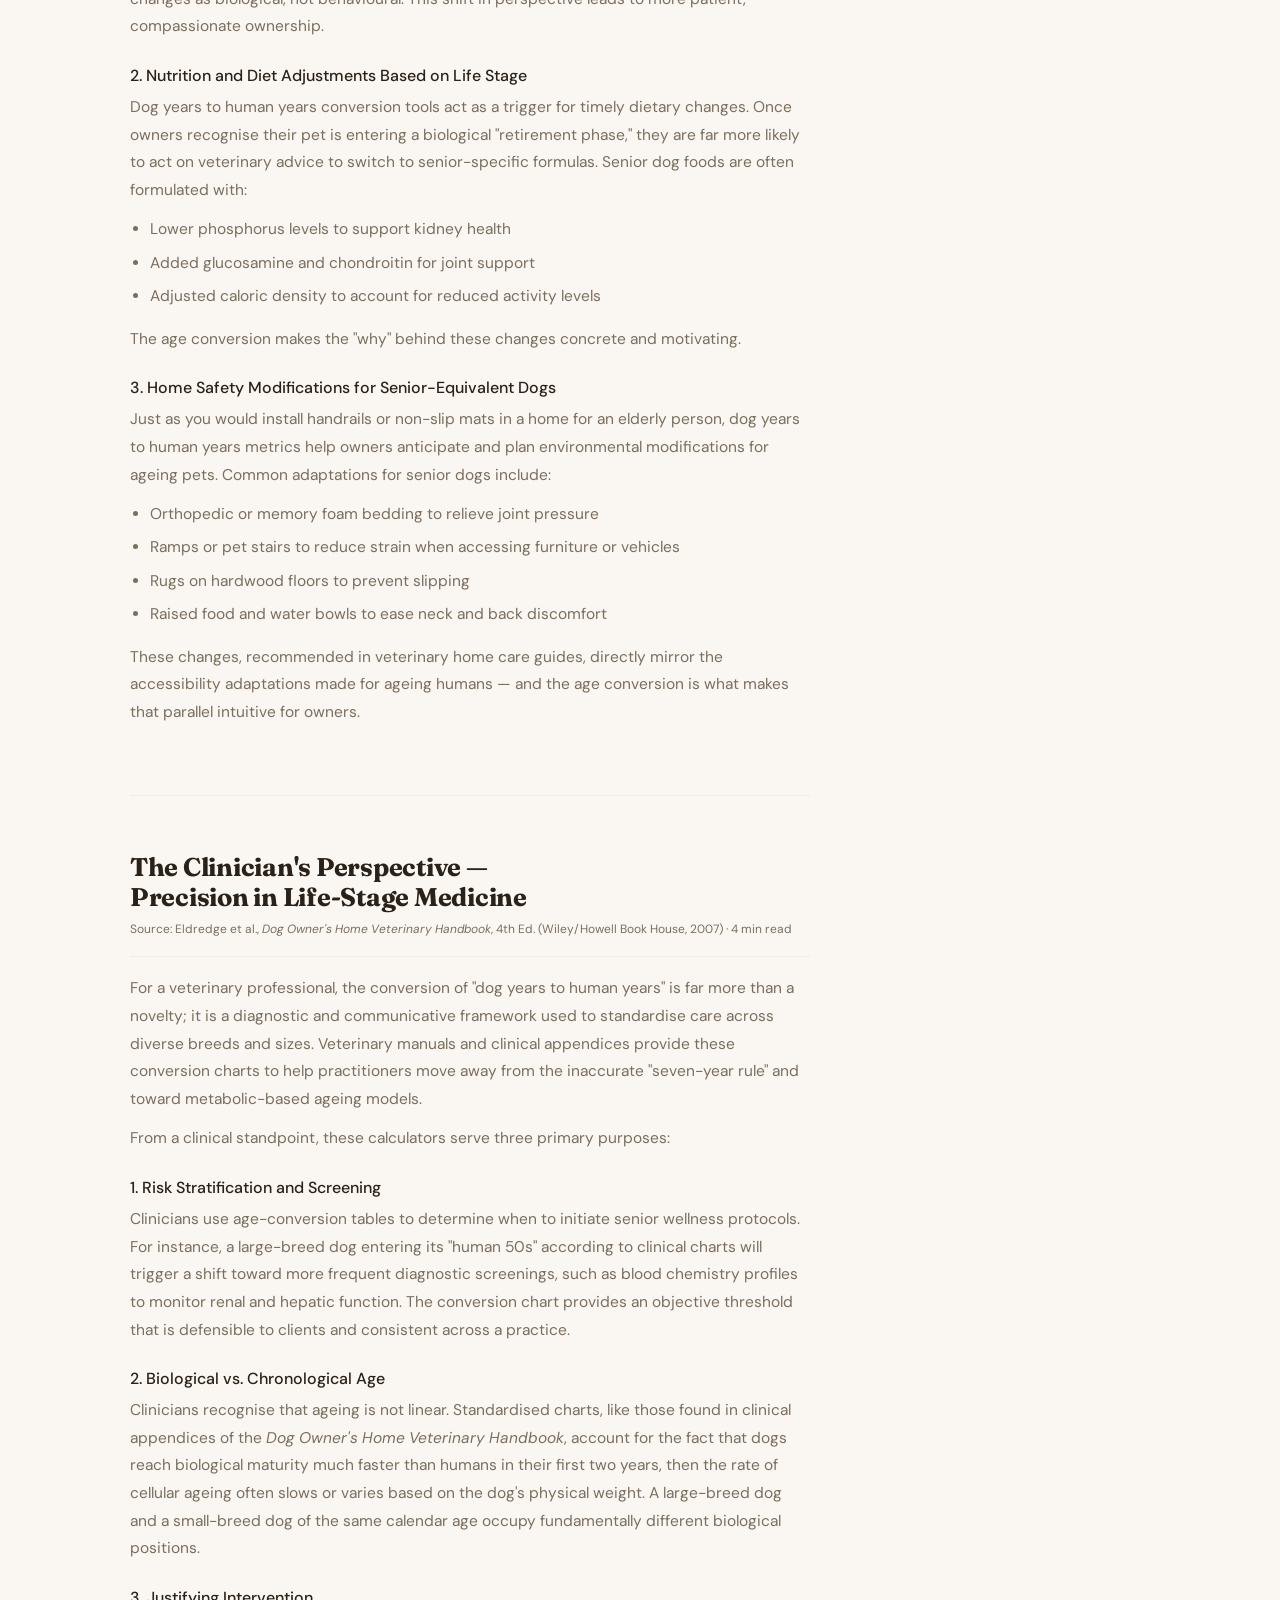
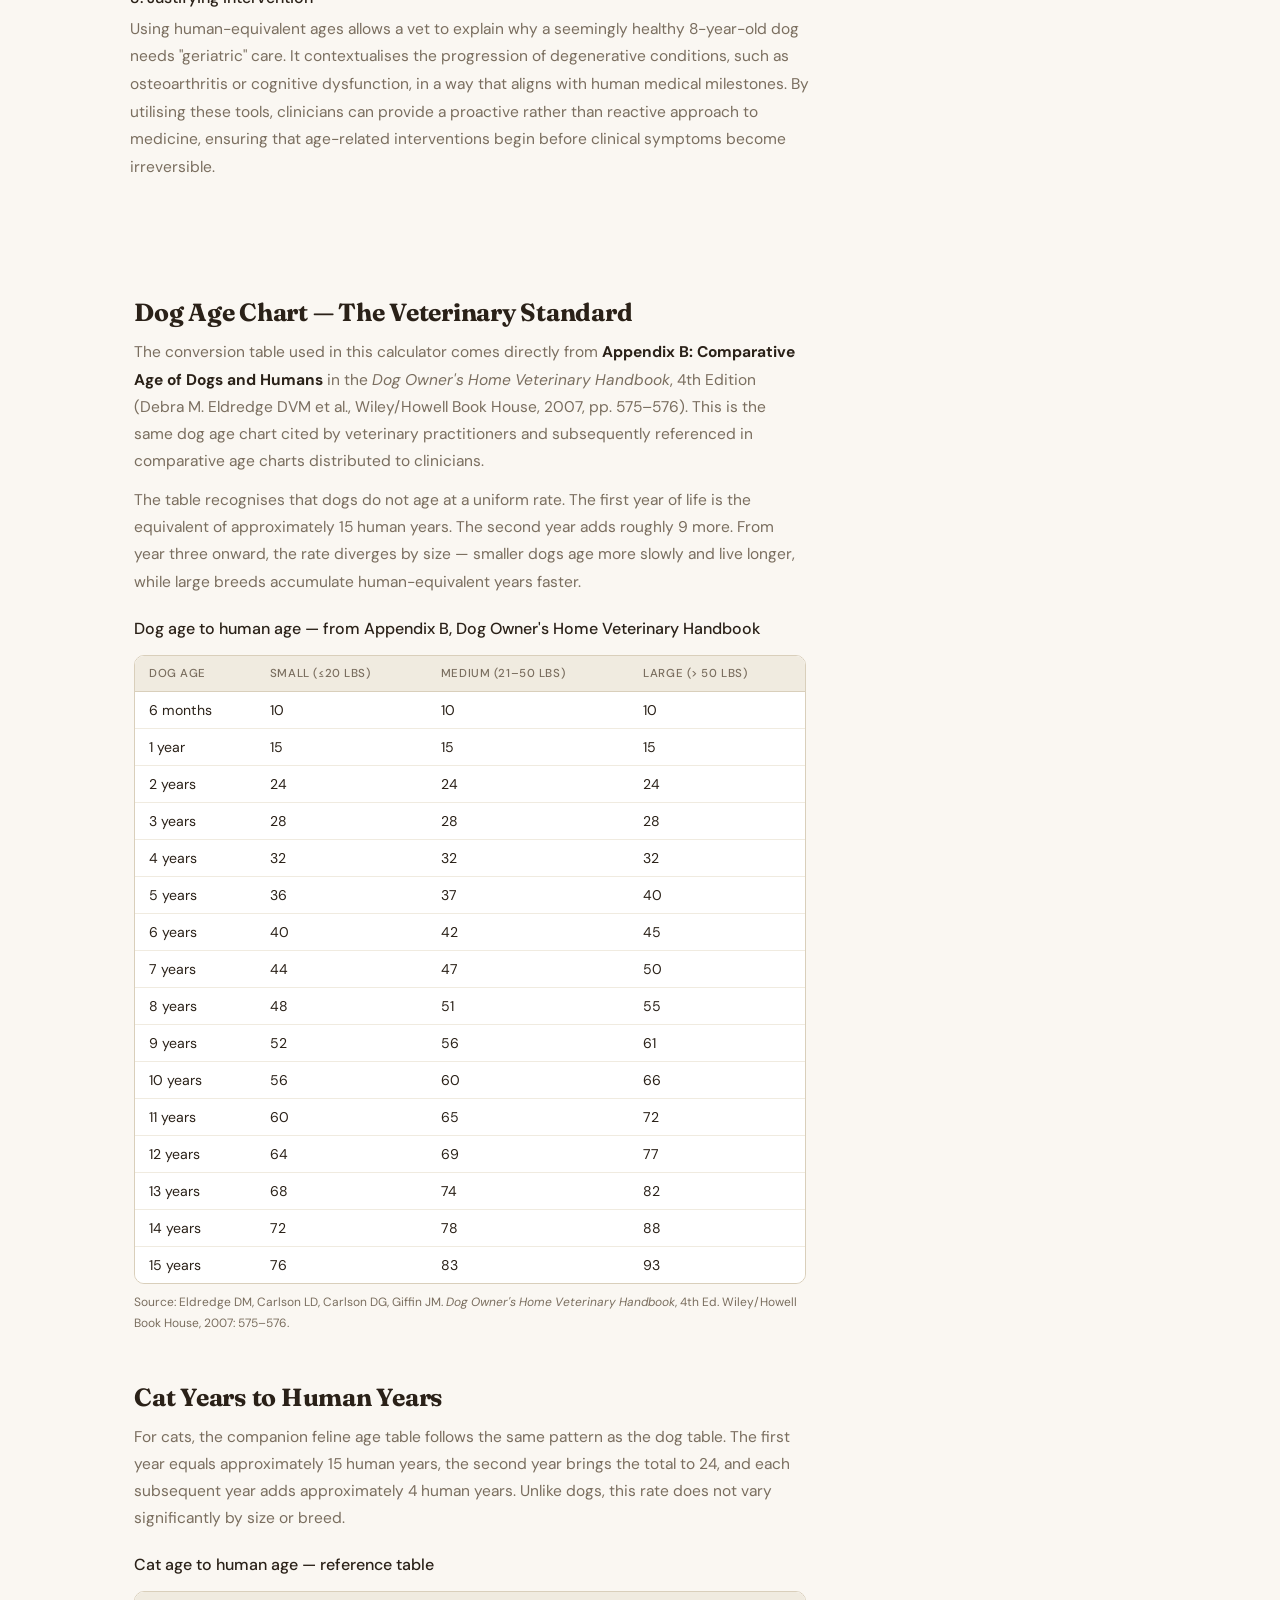
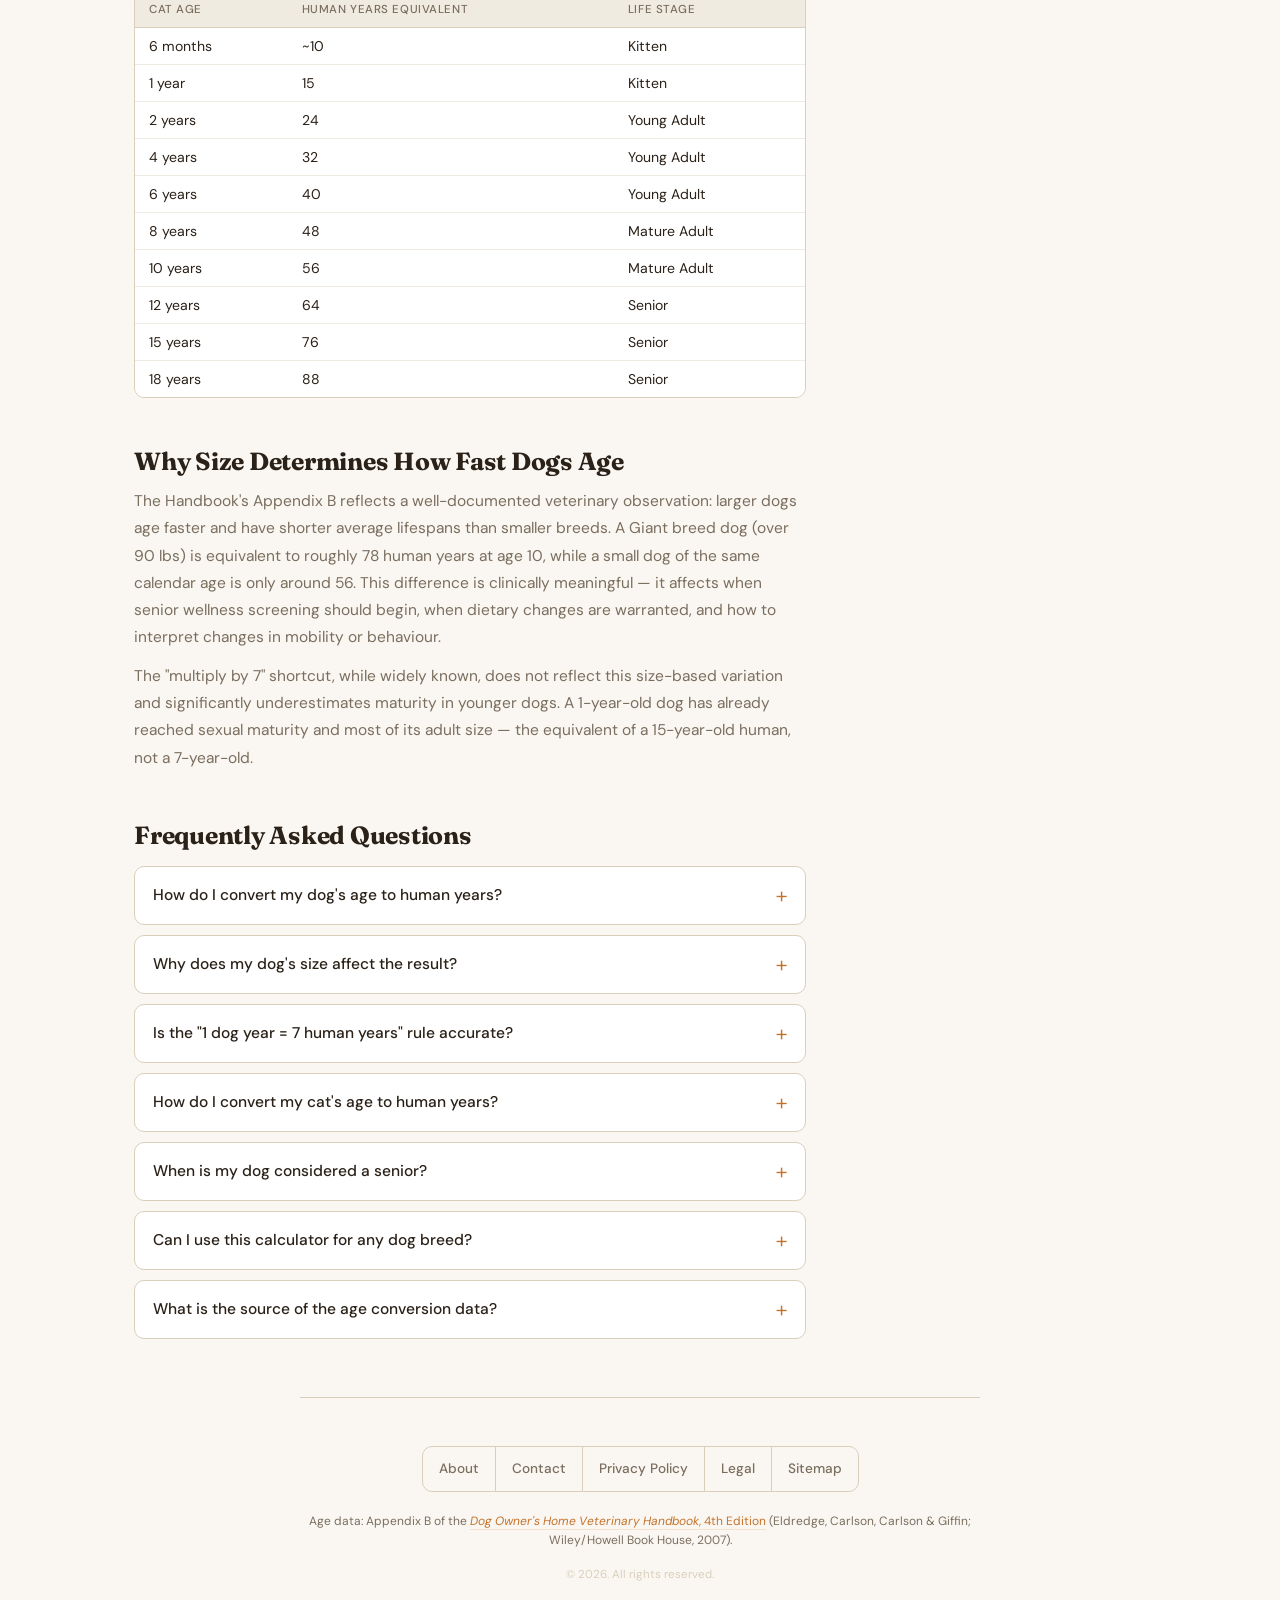
==== commit 02dad690: "Comment out navigation links for Symptoms and Consultant Commented out the Symptoms and Doctor Consu" ====
--- a/index.html
+++ b/index.html
@@ -138,8 +138,8 @@
 <a href="/" class="brand" aria-label="VetDoc Home"><span class="brand-icon" aria-hidden="true">🐾</span><span class="brand-name">VetDoc</span></a>
 <nav class="main-nav" aria-label="Primary Navigation">
 <a href="/calculator" class="nav-link active" aria-current="page">Calculator</a>
-<a href="/symptoms" class="nav-link">Symptoms</a>
-<a href="/consultant" class="nav-link">Doctor Consultant</a>
+<!-- <a href="/symptoms" class="nav-link">Symptoms</a>
+<a href="/consultant" class="nav-link">Doctor Consultant</a> -->
 </nav>
 </div>
 </header>
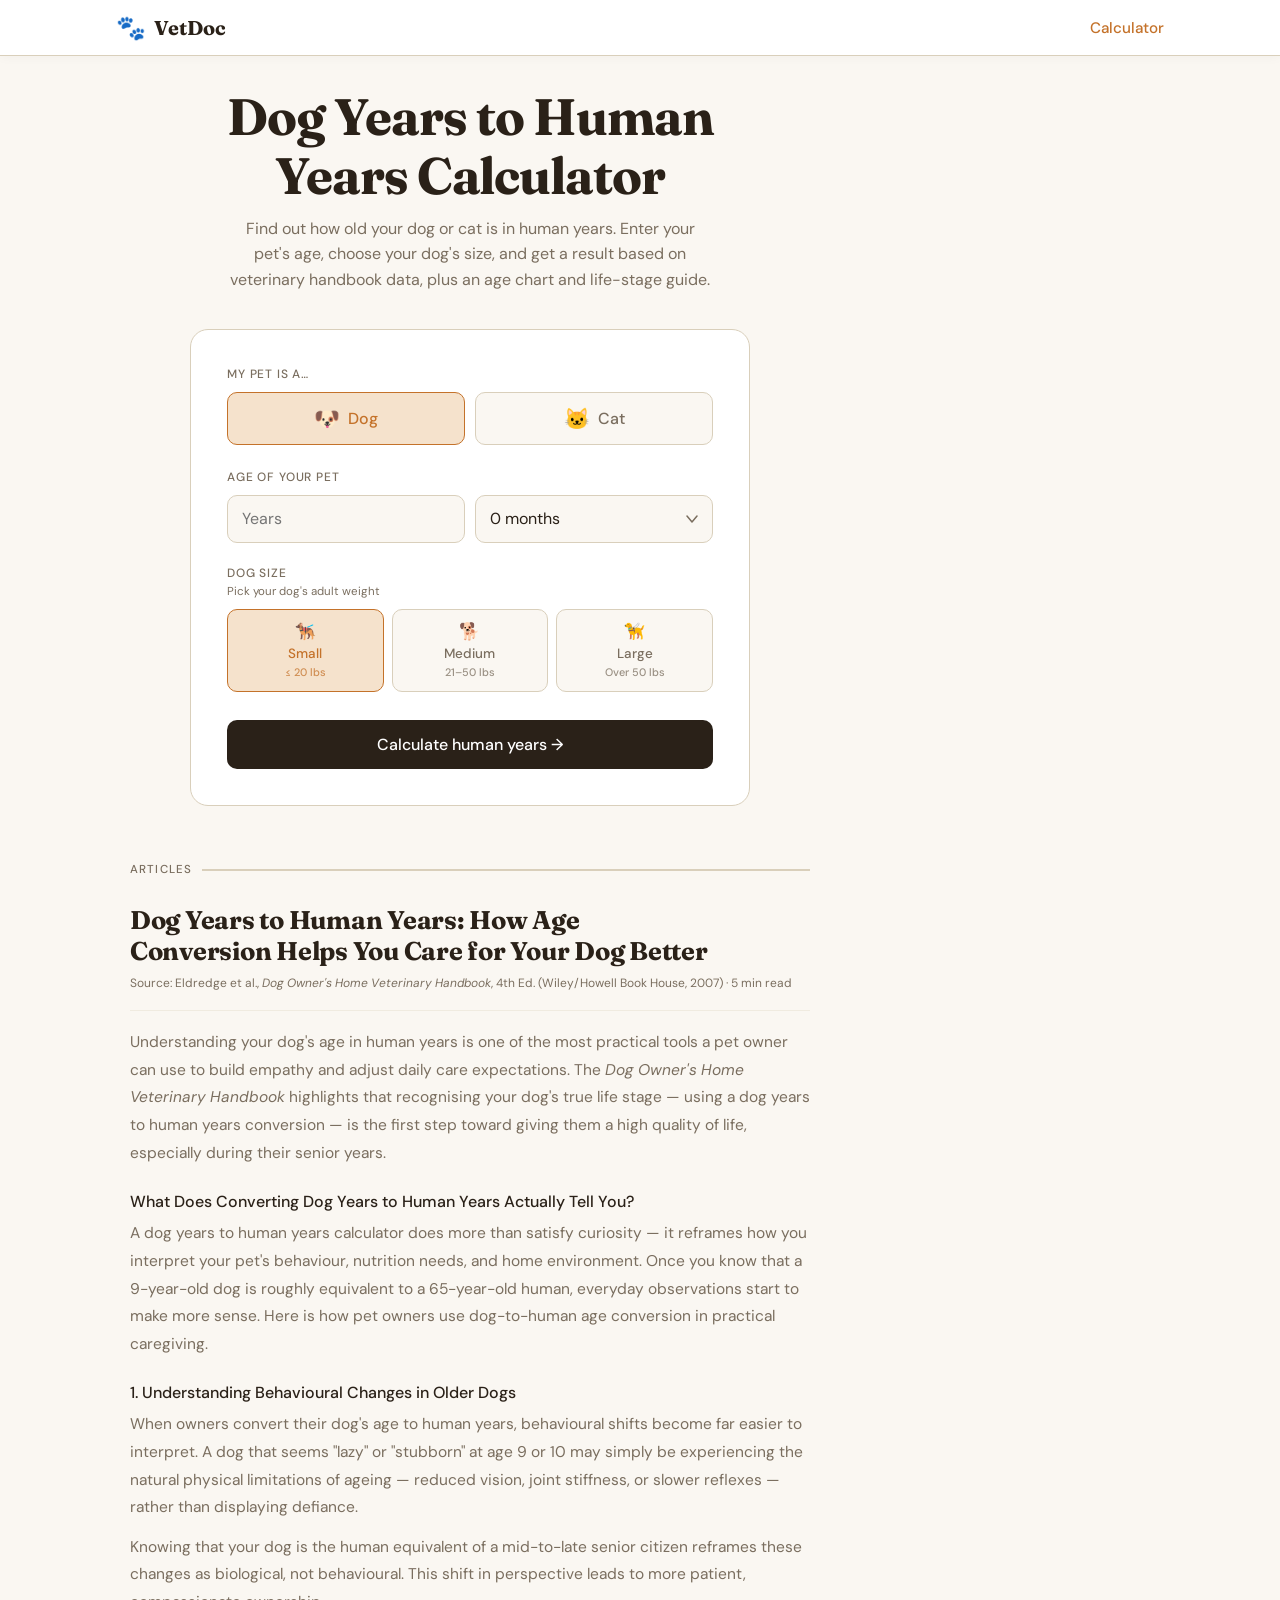
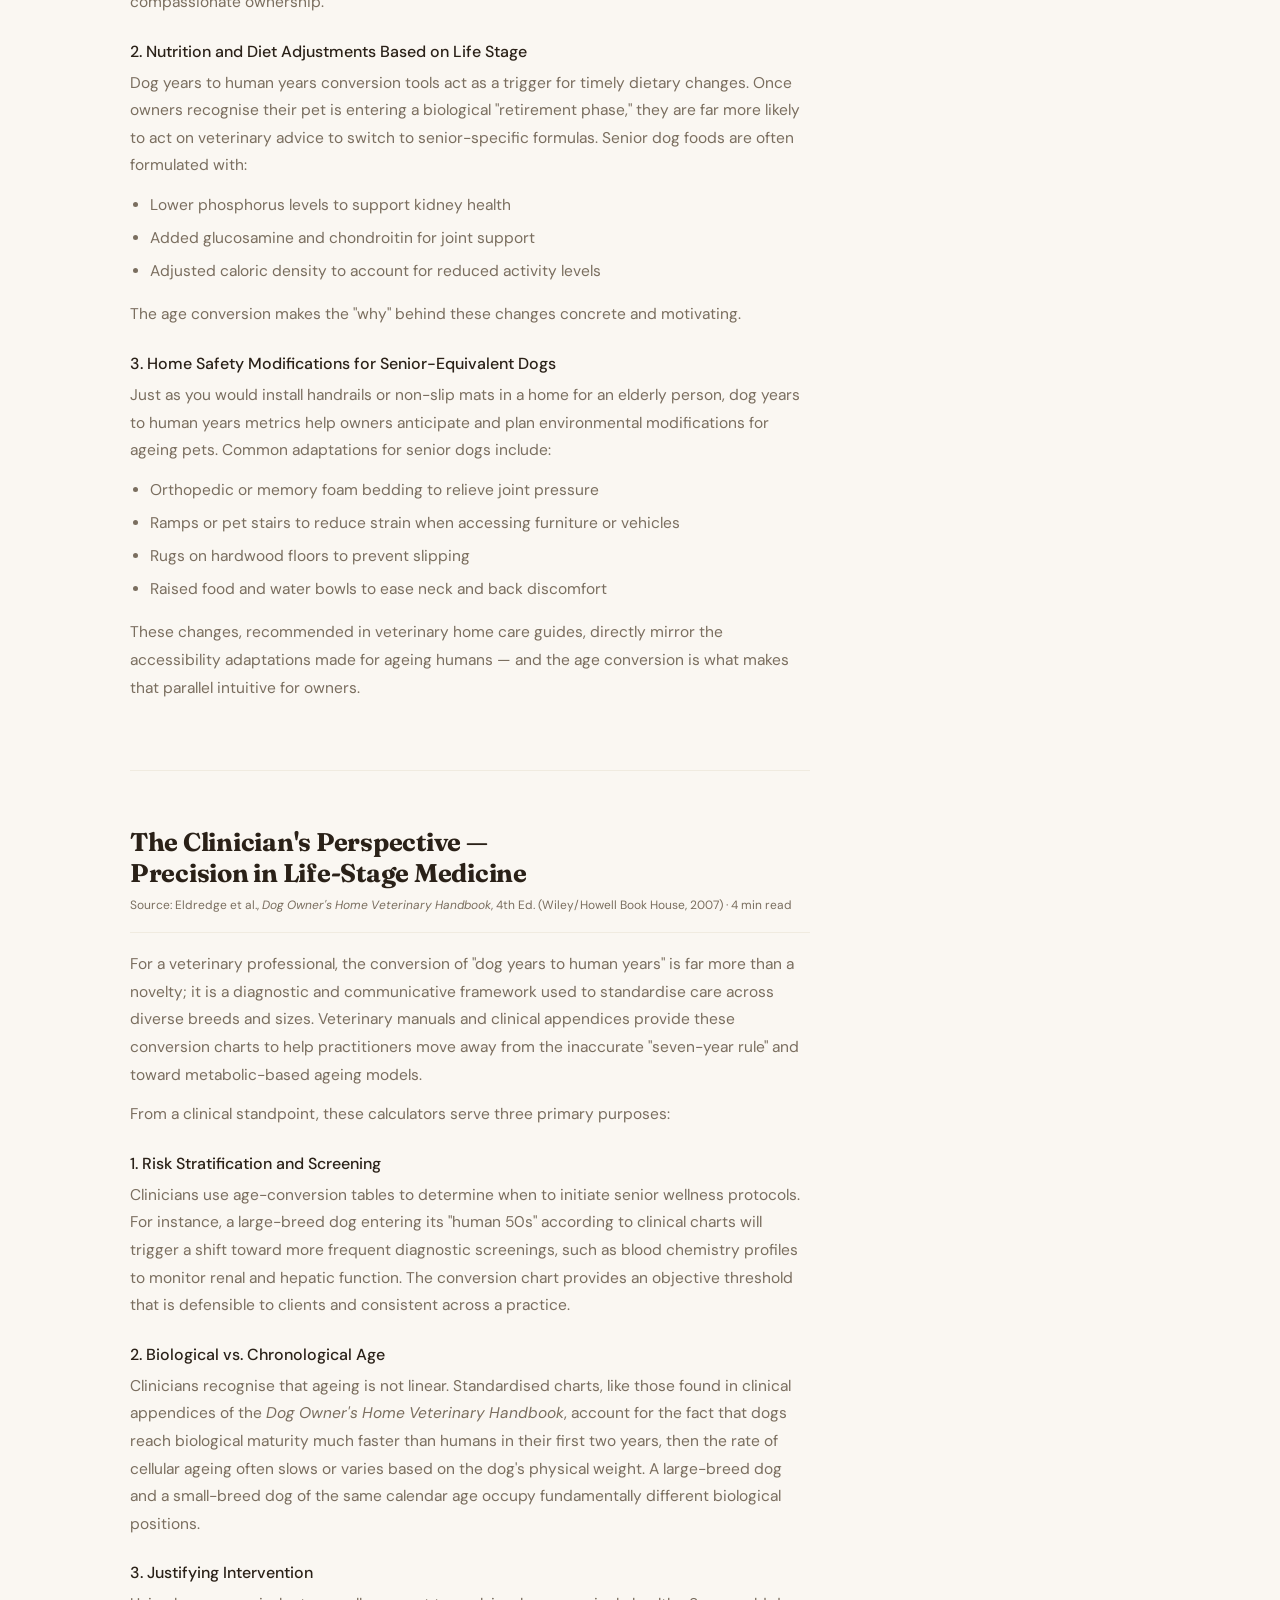
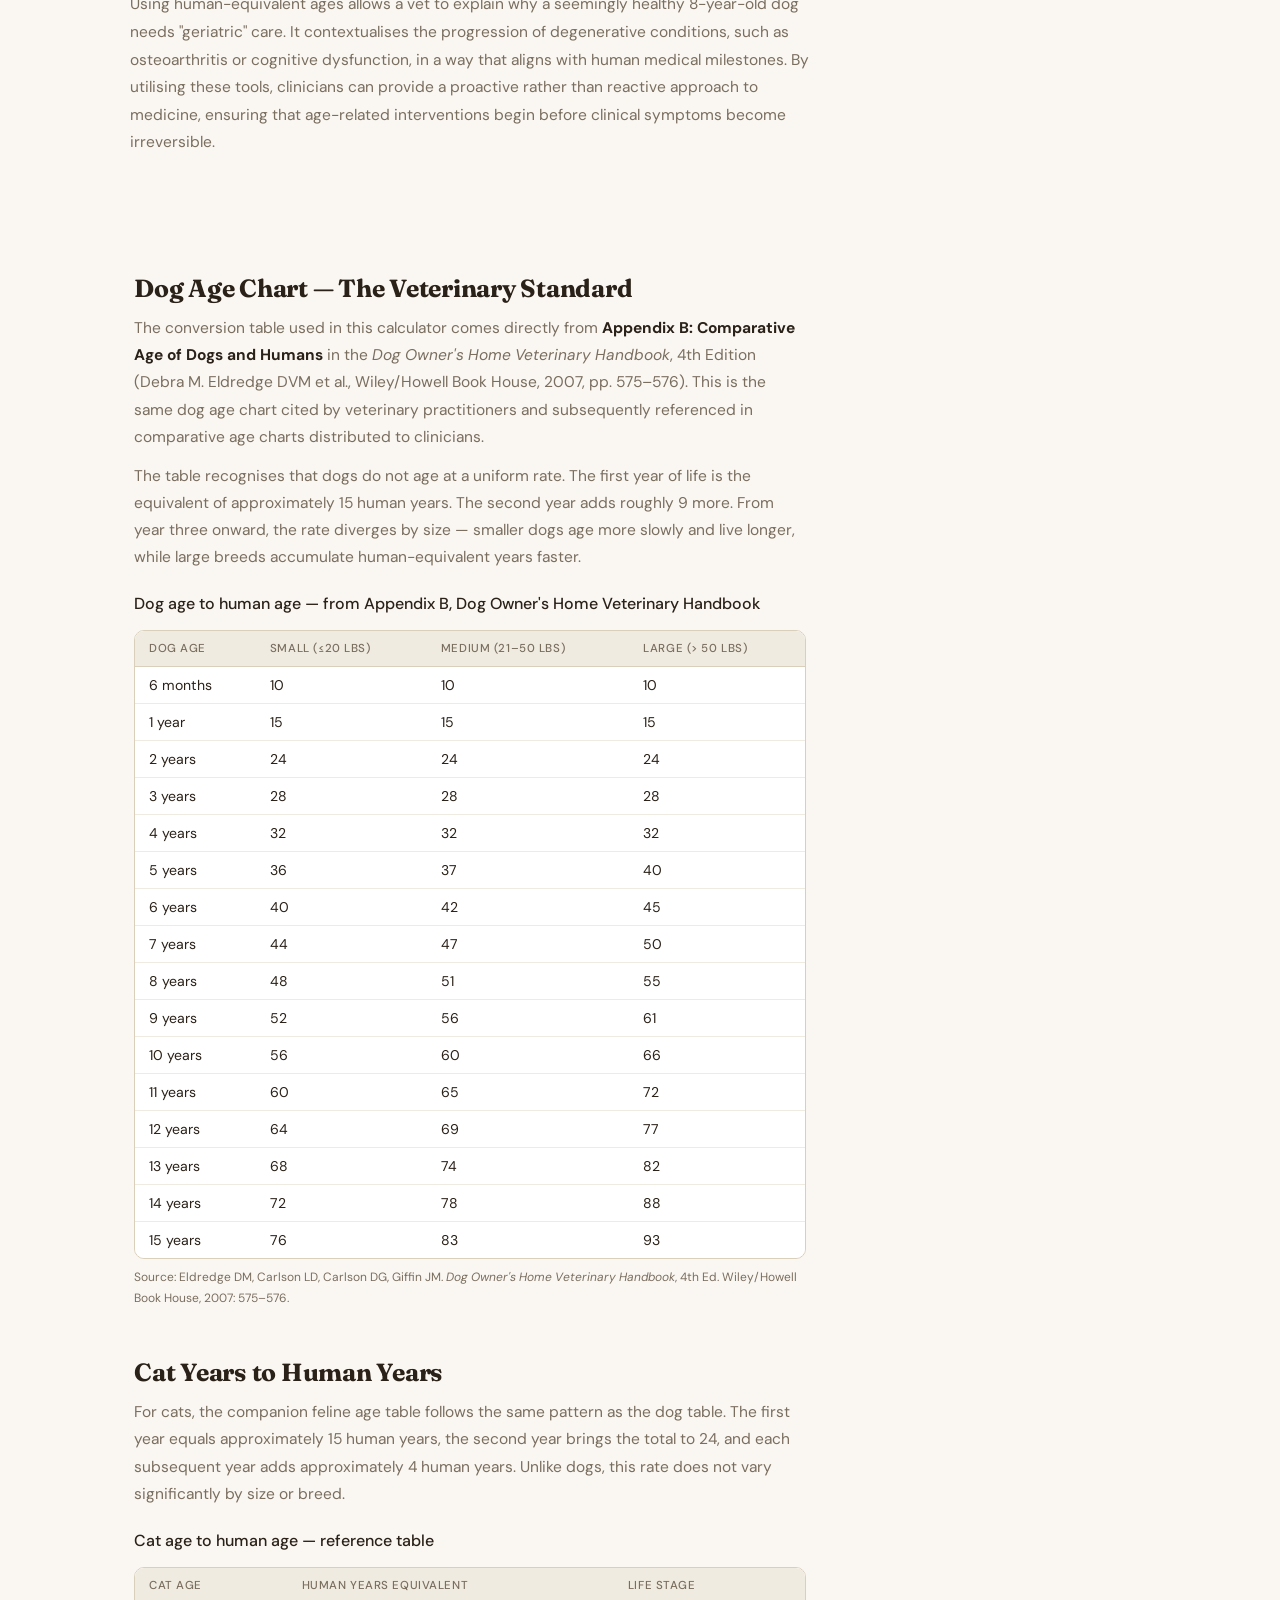
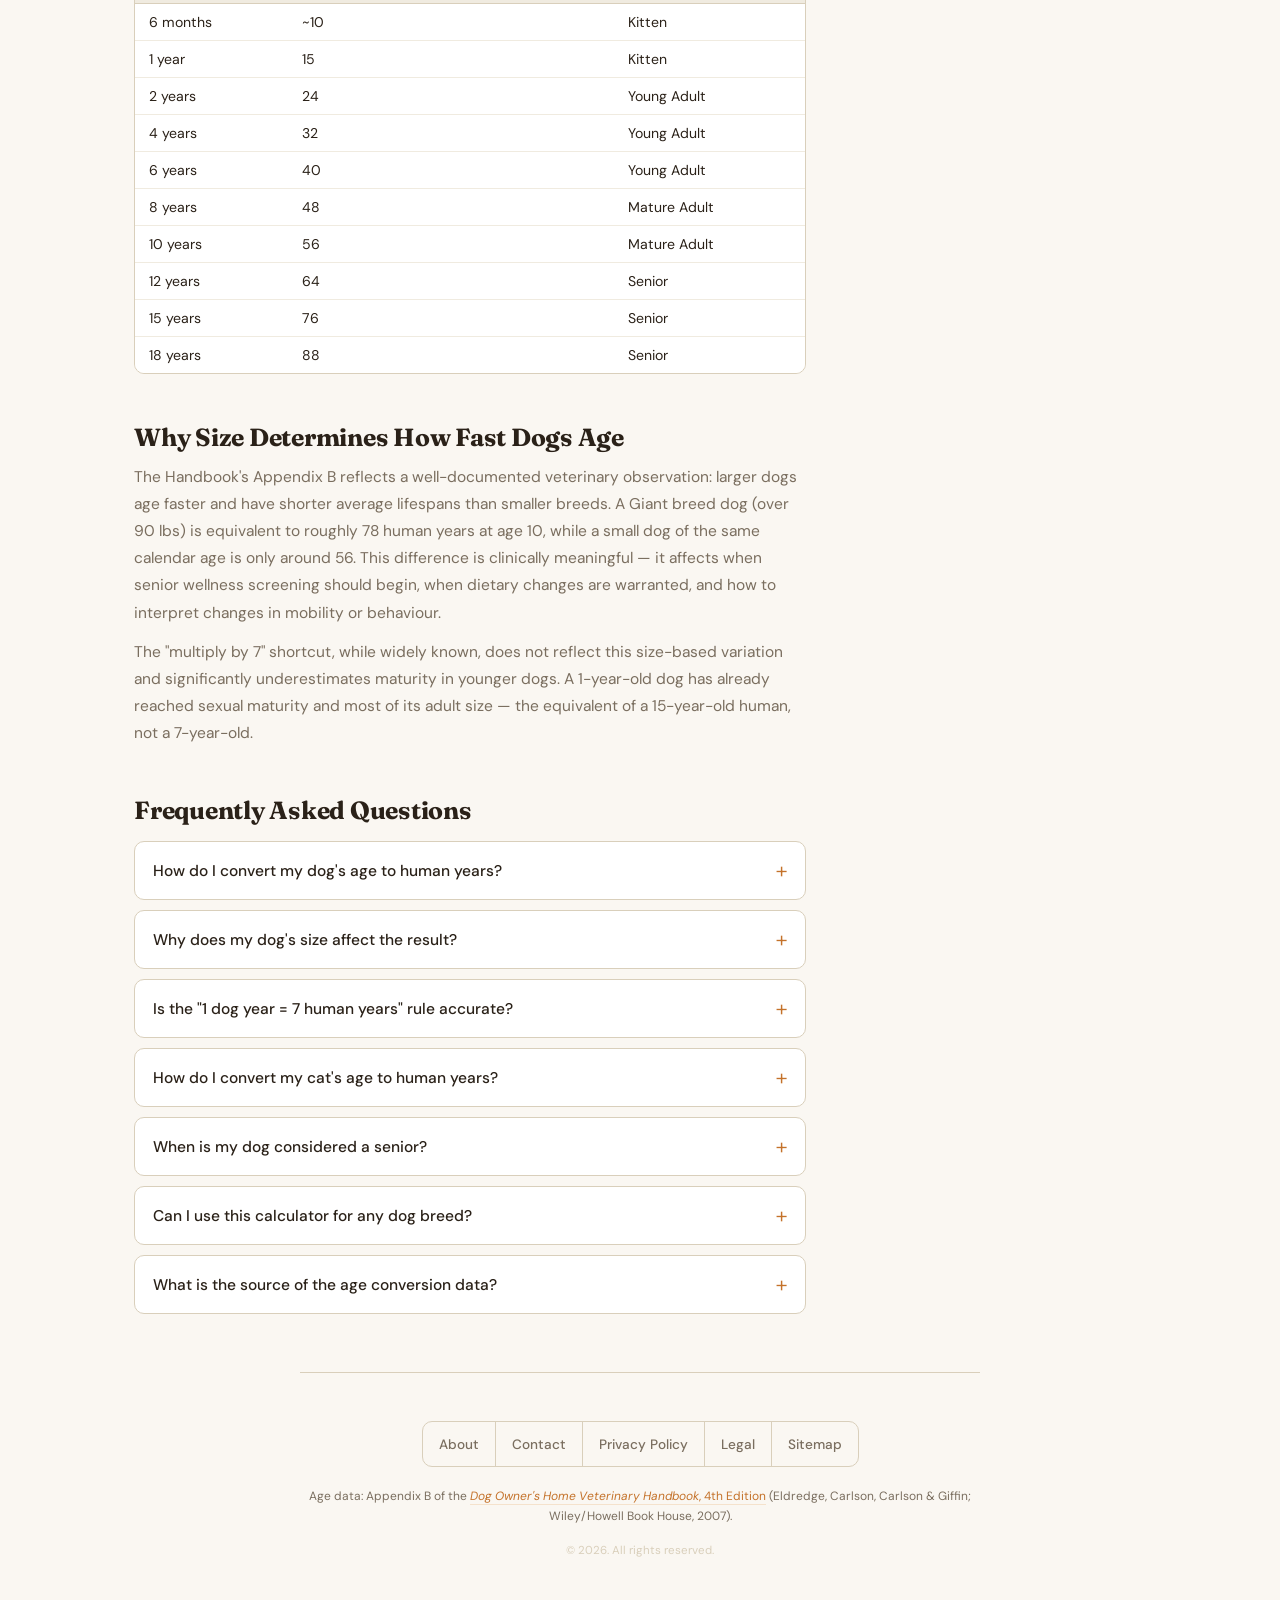
==== commit aa6acb75: "Replace homepage with SEO-ready pet age calculator and add AdSense setup Co-Authored-By: Claude Haik" ====
--- a/index.html
+++ b/index.html
@@ -1,399 +1,401 @@
-<!DOCTYPE html>
-<html lang="en">
-<head>
-<meta charset="UTF-8">
-<meta name="viewport" content="width=device-width, initial-scale=1.0">
-<title>Pet Age Calculator | Dog & Cat Years to Human Years</title>
-<meta name="description" content="Free pet age calculator and chart. Convert dog years to human years or cat years to human years accurately based on veterinary standards.">
-<meta name="keywords" content="pet age calculator, dog years to human years, dog age calculator, cat years to human years, dog age chart, dog to human years">
-<meta name="robots" content="index, follow, max-snippet:-1, max-image-preview:large, max-video-preview:-1">
-<link rel="canonical" href="https://vetdoc.care/pet-age-calculator">
-<meta property="og:type" content="website">
-<meta property="og:title" content="Pet Age Calculator | Dog & Cat Years to Human">
-<meta property="og:description" content="Convert dog years or cat years to human years. Based on the Dog Owner's Home Veterinary Handbook, Appendix B.">
-<meta property="og:url" content="https://vetdoc.care/pet-age-calculator">
-<meta property="og:site_name" content="VetDoc">
-<meta name="twitter:card" content="summary_large_image">
-<meta name="twitter:title" content="Pet Age Calculator | Dog & Cat Years to Human">
-<meta name="twitter:description" content="Handbook-based pet age converter. Free, accurate, size-adjusted for dogs and cats.">
-<script type="application/ld+json">
-{"@context":"https://schema.org","@graph":[{"@type":"WebApplication","name":"Pet Age Calculator","alternateName":["Dog Age Calculator","Cat Age Calculator"],"url":"https://vetdoc.care/pet-age-calculator","description":"Converts dog years and cat years to human years using age tables from the Dog Owner's Home Veterinary Handbook, 4th Edition (Eldredge et al., Wiley, 2007).","applicationCategory":"UtilitiesApplication","operatingSystem":"All","offers":{"@type":"Offer","price":"0","priceCurrency":"USD"}},{"@type":"FAQPage","mainEntity":[{"@type":"Question","name":"How do you convert dog years to human years?","acceptedAnswer":{"@type":"Answer","text":"According to Appendix B of the Dog Owner's Home Veterinary Handbook (Eldredge et al., 4th Ed., Wiley 2007), the first year of a dog's life equals 15 human years and the second year equals 24. After that, each additional year adds fewer human years depending on the dog's size. Small dogs (under 20 lbs) age more slowly than large or giant breeds."}},{"@type":"Question","name":"What is the source for this pet age calculator?","acceptedAnswer":{"@type":"Answer","text":"The conversion table is sourced from Appendix B: Comparative Age of Dogs and Humans, in the Dog Owner's Home Veterinary Handbook, 4th Edition, by Debra M. Eldredge DVM, Liisa D. Carlson DVM, Delbert G. Carlson DVM, and James M. Giffin MD (Wiley/Howell Book House, 2007, pages 575-576)."}},{"@type":"Question","name":"How old is a 7-year-old dog in human years?","acceptedAnswer":{"@type":"Answer","text":"Per Appendix B of the Dog Owner's Home Veterinary Handbook: a 7-year-old small dog (under 20 lbs) is approximately 44 human years; a medium dog (21–50 lbs) approximately 47; a large dog (over 50 lbs) approximately 50."}},{"@type":"Question","name":"How old is a 10-year-old dog in human years?","acceptedAnswer":{"@type":"Answer","text":"Per Appendix B of the Dog Owner's Home Veterinary Handbook: a 10-year-old small dog is approximately 56 human years; a medium dog approximately 60; a large dog (over 50 lbs) approximately 66."}},{"@type":"Question","name":"Is the '1 dog year equals 7 human years' rule accurate?","acceptedAnswer":{"@type":"Answer","text":"No. The Dog Owner's Home Veterinary Handbook provides a size-adjusted table showing dogs age far faster in their first two years than the multiply-by-7 rule implies. A 1-year-old dog is already equivalent to 15 human years — not 7. The rate then varies substantially by size."}}]}]}
-</script>
-<link rel="preconnect" href="https://fonts.googleapis.com">
-<link href="https://fonts.googleapis.com/css2?family=Fraunces:ital,opsz,wght@0,9..144,300;0,9..144,500;0,9..144,700;1,9..144,400&family=DM+Sans:wght@400;500&display=swap" rel="stylesheet">
-<style>
-*,*::before,*::after{box-sizing:border-box;margin:0;padding:0;}
-:root{--sand:#FAF7F2;--sand-mid:#F0EBE0;--sand-dark:#D9CFBB;--ink:#2A2118;--ink-muted:#7A6E5F;--amber:#C4722A;--amber-light:#F5E2CC;--teal:#2A7A6A;--teal-light:#CDF0E8;--radius:18px;--radius-sm:10px;--tap:48px;}
-html{-webkit-text-size-adjust:100%;}
-body{font-family:'DM Sans',sans-serif;background:var(--sand);color:var(--ink);min-height:100vh;display:flex;flex-direction:column;align-items:center;padding:0 0 80px 0;overflow-x:hidden;width:100%;}
-.hidden{display:none!important;}
-.site-header{width:100%;background:#fff;border-bottom:1.5px solid var(--sand-dark);position:sticky;top:0;z-index:50;box-shadow:0 2px 10px rgba(0,0,0,0.03);}
-.header-inner{max-width:1080px;margin:0 auto;display:flex;align-items:center;justify-content:space-between;padding:12px 16px;flex-wrap:wrap;gap:16px;}
-.brand{display:flex;align-items:center;gap:8px;text-decoration:none;}
-.brand-icon{font-size:1.5rem;}
-.brand-name{font-family:'Fraunces',serif;font-size:1.25rem;font-weight:700;color:var(--ink);}
-.main-nav{display:flex;gap:20px;flex-wrap:wrap;align-items:center;}
-.nav-link{font-family:'DM Sans',sans-serif;font-size:0.95rem;font-weight:500;color:var(--ink-muted);text-decoration:none;transition:color 0.2s;}
-.nav-link:hover,.nav-link.active{color:var(--amber);}
-.layout-wrapper{max-width:1080px;width:100%;margin:32px auto 0;padding:0 12px;display:grid;grid-template-columns:minmax(0,1fr) 300px;gap:40px;align-items:start;box-sizing:border-box;min-width:0;}
-.main-content{display:flex;flex-direction:column;align-items:center;width:100%;min-width:0;}
-.sidebar{width:100%;min-width:0;}
-.calc-header{text-align:center;margin-bottom:36px;width:100%;max-width:560px;}
-.calc-title{font-family:'Fraunces',serif;font-size:clamp(1.75rem,5vw,3.2rem);font-weight:700;line-height:1.15;letter-spacing:-0.02em;color:var(--ink);text-wrap:balance;}
-.subtitle{margin-top:10px;font-size:clamp(0.88rem,2.5vw,1rem);color:var(--ink-muted);line-height:1.6;max-width:480px;margin-left:auto;margin-right:auto;}
-.ad-placeholder{background:var(--sand-mid);border:1px dashed var(--ink-muted);border-radius:var(--radius-sm);display:flex;flex-direction:column;align-items:center;justify-content:center;gap:6px;text-align:center;}
-.ad-placeholder .ad-label{font-size:0.68rem;font-weight:500;letter-spacing:.1em;text-transform:uppercase;color:var(--sand-dark);}
-.ad-placeholder .ad-size{font-size:0.78rem;color:var(--sand-dark);}
-.ad-right{width:100%;height:600px;position:sticky;top:80px;}
-.ad-bottom{width:100%;max-width:728px;height:90px;margin:40px auto;}
-.card{background:#fff;border:1.5px solid var(--sand-dark);border-radius:var(--radius);padding:clamp(16px,4vw,36px);width:100%;max-width:560px;box-sizing:border-box;}
-.toggle-group{display:grid;grid-template-columns:1fr 1fr;gap:10px;margin-bottom:24px;}
-.toggle-btn{border:1.5px solid var(--sand-dark);background:var(--sand);border-radius:var(--radius-sm);min-height:var(--tap);padding:12px 10px;cursor:pointer;font-family:'DM Sans',sans-serif;font-size:clamp(0.95rem,3vw,1rem);font-weight:500;color:var(--ink-muted);transition:all .18s ease;display:flex;align-items:center;justify-content:center;gap:8px;white-space:nowrap;}
-.toggle-btn span.emoji{font-size:1.3rem;}
-.toggle-btn:hover{border-color:var(--amber);color:var(--amber);background:var(--amber-light);}
-.toggle-btn.active{background:var(--amber-light);border-color:var(--amber);color:var(--amber);}
-.field{margin-bottom:22px;}
-label{display:block;font-size:0.75rem;font-weight:500;letter-spacing:.07em;text-transform:uppercase;color:var(--ink-muted);margin-bottom:10px;}
-.size-hint{font-size:0.72rem;color:var(--ink-muted);display:block;font-weight:400;text-transform:none;letter-spacing:0;margin-top:3px;}
-.age-row{display:grid;grid-template-columns:1fr 1fr;gap:10px;}
-select,input[type="number"]{width:100%;min-height:var(--tap);border:1.5px solid var(--sand-dark);border-radius:var(--radius-sm);background:var(--sand);font-family:'DM Sans',sans-serif;font-size:16px;color:var(--ink);padding:12px 14px;appearance:none;-webkit-appearance:none;transition:border-color .15s;outline:none;}
-select{background-image:url("data:image/svg+xml,%3Csvg width='12' height='8' viewBox='0 0 12 8' fill='none' xmlns='http://www.w3.org/2000/svg'%3E%3Cpath d='M1 1L6 7L11 1' stroke='%237A6E5F' stroke-width='1.5' stroke-linecap='round' stroke-linejoin='round'/%3E%3C/svg%3E");background-repeat:no-repeat;background-position:right 14px center;padding-right:38px;cursor:pointer;}
-select:focus,input[type="number"]:focus{border-color:var(--amber);background:#fff;}
-.size-grid{display:grid;grid-template-columns:repeat(3,1fr);gap:8px;}
-.size-btn{border:1.5px solid var(--sand-dark);background:var(--sand);border-radius:var(--radius-sm);min-height:var(--tap);padding:10px 4px;cursor:pointer;font-family:'DM Sans',sans-serif;font-size:clamp(0.72rem,2.3vw,0.84rem);font-weight:500;color:var(--ink-muted);transition:all .15s ease;text-align:center;line-height:1.35;}
-.size-btn .dog-emoji{display:block;margin-bottom:3px;font-size:1.05rem;}
-.size-btn:hover{border-color:var(--amber);color:var(--amber);}
-.size-btn.active{background:var(--amber-light);border-color:var(--amber);color:var(--amber);}
-.calc-btn{width:100%;min-height:var(--tap);background:var(--ink);color:#fff;font-family:'DM Sans',sans-serif;font-size:1rem;font-weight:500;padding:14px 20px;border:none;border-radius:var(--radius-sm);cursor:pointer;transition:background .18s ease,transform .1s ease;margin-top:6px;}
-.calc-btn:hover{background:var(--amber);}
-.calc-btn:active{transform:scale(0.98);}
-.error-msg{margin-top:12px;background:#FFF3F3;border:1.5px solid #F09595;border-radius:var(--radius-sm);padding:12px 14px;font-size:0.9rem;color:#A32D2D;display:none;}
-.result-card{background:var(--teal-light);border:0px solid var(--teal);border-radius:var(--radius);padding:0 clamp(16px,5vw,28px);margin-top:0;max-height:0;overflow:hidden;text-align:center;opacity:0;transform:translateY(10px);transition:all .35s ease;}
-.result-card.visible{border-width:1.5px;padding:clamp(16px,5vw,28px);margin-top:20px;max-height:400px;opacity:1;transform:translateY(0);}
-.articles-section{width:100%;max-width:680px;margin-top:56px;}
-.articles-section-label{font-size:0.72rem;font-weight:500;letter-spacing:.1em;text-transform:uppercase;color:var(--ink-muted);margin-bottom:28px;display:flex;align-items:center;gap:10px;}
-.articles-section-label::after{content:'';flex:1;height:1.5px;background:var(--sand-dark);}
-.article-block{margin-bottom:56px;padding-bottom:56px;border-bottom:1.5px solid var(--sand-mid);}
-.article-block:last-child{border-bottom:none;margin-bottom:0;padding-bottom:0;}
-.article-block h2{font-family:'Fraunces',serif;font-size:clamp(1.3rem,4vw,1.6rem);font-weight:700;color:var(--ink);margin-bottom:6px;margin-top:0;letter-spacing:-0.01em;line-height:1.2;text-wrap:balance;}
-.article-block .article-meta{font-size:0.75rem;color:var(--ink-muted);margin-bottom:18px;padding-bottom:16px;border-bottom:1.5px solid var(--sand-mid);}
-.article-block h3{font-family:'DM Sans',sans-serif;font-size:1rem;font-weight:500;color:var(--ink);margin-top:24px;margin-bottom:8px;}
-.article-block p{font-size:clamp(0.9rem,2.5vw,0.97rem);color:var(--ink-muted);line-height:1.78;margin-bottom:12px;}
-.article-block ul{padding-left:20px;margin-bottom:16px;}
-.article-block li{font-size:clamp(0.9rem,2.5vw,0.97rem);color:var(--ink-muted);line-height:1.75;margin-bottom:6px;}
-.content-wrap{width:100%;max-width:680px;margin-top:56px;padding:0 4px;}
-.content-wrap h2{font-family:'Fraunces',serif;font-size:clamp(1.3rem,4vw,1.55rem);font-weight:700;color:var(--ink);margin-bottom:12px;margin-top:48px;letter-spacing:-0.01em;text-wrap:balance;}
-.content-wrap h3{font-size:1rem;font-weight:500;color:var(--ink);margin-top:22px;margin-bottom:6px;}
-.content-wrap p{font-size:clamp(0.9rem,2.5vw,0.97rem);color:var(--ink-muted);line-height:1.75;margin-bottom:12px;}
-.content-wrap strong{color:var(--ink);}
-.table-wrap{overflow-x:auto;-webkit-overflow-scrolling:touch;margin:16px 0 24px;border-radius:var(--radius-sm);border:1.5px solid var(--sand-dark);position:relative;}
-table{width:100%;border-collapse:collapse;font-size:clamp(0.78rem,2.3vw,0.88rem);background:#fff;min-width:300px;}
-thead tr{background:var(--sand-mid);}
-th{padding:10px 14px;text-align:left;white-space:nowrap;font-weight:500;font-size:0.72rem;letter-spacing:.05em;text-transform:uppercase;color:var(--ink-muted);border-bottom:1.5px solid var(--sand-dark);}
-td{padding:9px 14px;color:var(--ink);border-bottom:1px solid var(--sand-mid);white-space:nowrap;}
-tr:last-child td{border-bottom:none;}
-tbody tr:hover{background:var(--sand);}
-.faq-list{margin-top:16px;}
-details{border:1.5px solid var(--sand-dark);border-radius:var(--radius-sm);margin-bottom:10px;background:#fff;overflow:hidden;}
-summary{min-height:var(--tap);padding:14px 18px;font-weight:500;font-size:clamp(0.88rem,2.8vw,0.97rem);cursor:pointer;list-style:none;color:var(--ink);display:flex;justify-content:space-between;align-items:center;gap:12px;}
-summary::-webkit-details-marker{display:none;}
-summary::after{content:'+';font-size:1.4rem;color:var(--amber);font-weight:300;flex-shrink:0;transition:transform .2s;}
-details[open] summary::after{transform:rotate(45deg);}
-.faq-answer{padding:14px 18px 18px;font-size:clamp(0.86rem,2.5vw,0.93rem);color:var(--ink-muted);line-height:1.7;border-top:1px solid var(--sand-mid);}
-.divider{border:none;border-top:1.5px solid var(--sand-dark);margin:48px auto;width:100%;max-width:680px;}
-.site-footer{width:100%;max-width:680px;text-align:center;padding:0 8px 40px;margin:0 auto;}
-.footer-nav{display:flex;flex-wrap:wrap;justify-content:center;margin-bottom:20px;border:1.5px solid var(--sand-dark);border-radius:var(--radius-sm);overflow:hidden;width:fit-content;margin-left:auto;margin-right:auto;}
-.footer-link{background:none;border:none;cursor:pointer;font-family:'DM Sans',sans-serif;font-size:0.85rem;font-weight:500;color:var(--ink-muted);padding:10px 16px;min-height:44px;transition:color .15s,background .15s;border-right:1px solid var(--sand-dark);}
-.footer-link:last-child{border-right:none;}
-.footer-link:hover{color:var(--amber);background:var(--amber-light);}
-.footer-sources{font-size:0.75rem;color:var(--ink-muted);line-height:1.65;margin-bottom:16px;}
-.footer-sources a{color:var(--amber);text-decoration:none;border-bottom:1px solid var(--amber-light);}
-.footer-copy{font-size:0.72rem;color:var(--sand-dark);}
-.modal-backdrop{display:none;position:fixed;inset:0;background:rgba(42,33,24,.5);backdrop-filter:blur(3px);-webkit-backdrop-filter:blur(3px);z-index:100;}
-.modal-backdrop.open{display:block;}
-.modal{display:none;position:fixed;top:50%;left:50%;transform:translate(-50%,-48%);opacity:0;transition:opacity .22s ease,transform .22s ease;width:min(92vw,560px);max-height:82vh;overflow-y:auto;background:#fff;border:1.5px solid var(--sand-dark);border-radius:var(--radius);padding:clamp(22px,5vw,36px);z-index:101;}
-.modal.open{display:block;opacity:1;transform:translate(-50%,-50%);}
-.modal-close{position:absolute;top:14px;right:14px;background:var(--sand);border:1.5px solid var(--sand-dark);border-radius:50%;width:32px;height:32px;cursor:pointer;display:flex;align-items:center;justify-content:center;}
-.modal-close:hover{background:var(--amber-light);color:var(--amber);border-color:var(--amber);}
-.modal h2{font-family:'Fraunces',serif;font-size:clamp(1.3rem,4vw,1.6rem);font-weight:700;margin-bottom:14px;}
-.modal h3{font-size:0.95rem;font-weight:500;margin-top:20px;margin-bottom:6px;}
-.modal p,.modal li{font-size:0.92rem;color:var(--ink-muted);line-height:1.7;margin-bottom:10px;}
-.modal a{color:var(--amber);text-decoration:none;border-bottom:1px solid var(--amber-light);}
-.contact-item{display:flex;gap:14px;align-items:flex-start;padding:14px;border:1.5px solid var(--sand-dark);border-radius:var(--radius-sm);margin-bottom:10px;background:var(--sand);}
-.sitemap-section{margin-bottom:20px;}
-.sitemap-section h3{font-size:0.82rem;font-weight:500;color:var(--ink-muted);text-transform:uppercase;letter-spacing:.06em;margin-bottom:8px;margin-top:0;}
-.sitemap-section ul{list-style:none;padding:0;}
-.sitemap-section li{padding:3px 0;}
-.sitemap-section a{font-size:0.92rem;}
-.sitemap-btn{background:none;border:none;border-bottom:1px solid var(--amber-light);cursor:pointer;font-family:'DM Sans',sans-serif;font-size:0.92rem;color:var(--amber);padding:0;}
-.sitemap-btn:hover{border-color:var(--amber);}
-@media(max-width:850px){.layout-wrapper{grid-template-columns:1fr;gap:28px;}.ad-right{height:250px;position:static;}.sidebar{width:100%;}.main-content{min-width:0;}.card{min-width:0;}}
-@media(max-width:720px){.toggle-group,.age-row{grid-template-columns:1fr;}.size-grid{grid-template-columns:repeat(2,1fr);}.card{padding:18px 14px;}.table-wrap{overflow-x:auto;}.footer-nav{width:100%;}.footer-link{width:100%;text-align:center;}}
-@media(max-width:600px){.toggle-btn{font-size:0.95rem;}.size-grid{grid-template-columns:1fr;}.table-wrap{border-radius:calc(var(--radius-sm) - 2px);}.table-wrap table{min-width:100%;}.table-wrap th,.table-wrap td{white-space:normal;}.article-block{padding-bottom:32px;}.content-wrap{padding:0;}}
-</style>
-</head>
-<body>
-<header class="site-header">
-<div class="header-inner">
-<a href="/" class="brand" aria-label="VetDoc Home"><span class="brand-icon" aria-hidden="true">🐾</span><span class="brand-name">VetDoc</span></a>
-<nav class="main-nav" aria-label="Primary Navigation">
-<a href="/calculator" class="nav-link active" aria-current="page">Calculator</a>
-<!-- <a href="/symptoms" class="nav-link">Symptoms</a>
-<a href="/consultant" class="nav-link">Doctor Consultant</a> -->
-</nav>
-</div>
-</header>
-<div class="layout-wrapper">
-<main class="main-content">
-<div class="calc-header">
-<h1 class="calc-title">Pet Age Calculator</h1>
-</div>
-<div class="card" id="calculator-card" role="region" aria-label="Pet age calculator">
-<div class="field">
-<label id="pet-type-label">My pet is a…</label>
-<div class="toggle-group" role="group" aria-labelledby="pet-type-label">
-<button class="toggle-btn active" id="btn-dog" onclick="selectPet('dog')" aria-pressed="true"><span class="emoji" aria-hidden="true">🐶</span> Dog</button>
-<button class="toggle-btn" id="btn-cat" onclick="selectPet('cat')" aria-pressed="false"><span class="emoji" aria-hidden="true">🐱</span> Cat</button>
-</div>
-</div>
-<div class="field">
-<label>Age of your pet</label>
-<div class="age-row">
-<input type="number" id="age-years" placeholder="Years" min="0" max="30" step="1" inputmode="numeric" aria-label="Age in years"/>
-<select id="age-months" aria-label="Additional months">
-<option value="0">0 months</option><option value="1">1 month</option><option value="2">2 months</option><option value="3">3 months</option>
-<option value="4">4 months</option><option value="5">5 months</option><option value="6">6 months</option><option value="7">7 months</option>
-<option value="8">8 months</option><option value="9">9 months</option><option value="10">10 months</option><option value="11">11 months</option>
-</select>
-</div>
-</div>
-<div class="field" id="size-field">
-<label id="size-label">Dog size <span class="size-hint">Pick your dog's adult weight</span></label>
-<div class="size-grid" role="group" aria-labelledby="size-label">
-<button class="size-btn active" id="size-small" onclick="selectSize('small')" aria-pressed="true"><span class="dog-emoji" aria-hidden="true">🐕‍🦺</span>Small<br><span style="font-size:.68rem;opacity:.75">≤ 20 lbs</span></button>
-<button class="size-btn" id="size-medium" onclick="selectSize('medium')" aria-pressed="false"><span class="dog-emoji" aria-hidden="true">🐕</span>Medium<br><span style="font-size:.68rem;opacity:.75">21–50 lbs</span></button>
-<button class="size-btn" id="size-large" onclick="selectSize('large')" aria-pressed="false"><span class="dog-emoji" aria-hidden="true">🦮</span>Large<br><span style="font-size:.68rem;opacity:.75">Over 50 lbs</span></button>
-</div>
-</div>
-<button class="calc-btn" onclick="calculate()">Calculate human years →</button>
-<div class="error-msg" id="error-msg" role="alert">Please enter your pet's age in years or months.</div>
-<div class="result-card" id="result-card" role="status" aria-live="polite">
-<div class="result-label" id="result-label">Your dog is equivalent to</div>
-<div class="result-number" id="result-number">—</div>
-<span class="result-unit">human years old</span>
-<p class="result-context" id="result-context"></p>
-</div>
-</div>
-<aside class="ad-placeholder ad-bottom" aria-label="Advertisement">
-<span class="ad-label">Advertisement</span><span class="ad-size">728 × 90 — Leaderboard</span>
-</aside>
-<div class="articles-section">
-<p class="articles-section-label">Articles</p>
-<article class="article-block" id="article-owner">
-<h2>Dog Years to Human Years: How Age Conversion Helps You Care for Your Dog Better</h2>
-<p class="article-meta">Source: Eldredge et al., <em>Dog Owner's Home Veterinary Handbook</em>, 4th Ed. (Wiley/Howell Book House, 2007) · 5 min read</p>
-<p>Understanding your dog's age in human years is one of the most practical tools a pet owner can use to build empathy and adjust daily care expectations. The <em>Dog Owner's Home Veterinary Handbook</em> highlights that recognising your dog's true life stage — using a dog years to human years conversion — is the first step toward giving them a high quality of life, especially during their senior years.</p>
-<h3>What Does Converting Dog Years to Human Years Actually Tell You?</h3>
-<p>A dog years to human years calculator does more than satisfy curiosity — it reframes how you interpret your pet's behaviour, nutrition needs, and home environment. Once you know that a 9-year-old dog is roughly equivalent to a 65-year-old human, everyday observations start to make more sense. Here is how pet owners use dog-to-human age conversion in practical caregiving.</p>
-<h3>1. Understanding Behavioural Changes in Older Dogs</h3>
-<p>When owners convert their dog's age to human years, behavioural shifts become far easier to interpret. A dog that seems "lazy" or "stubborn" at age 9 or 10 may simply be experiencing the natural physical limitations of ageing — reduced vision, joint stiffness, or slower reflexes — rather than displaying defiance.</p>
-<p>Knowing that your dog is the human equivalent of a mid-to-late senior citizen reframes these changes as biological, not behavioural. This shift in perspective leads to more patient, compassionate ownership.</p>
-<h3>2. Nutrition and Diet Adjustments Based on Life Stage</h3>
-<p>Dog years to human years conversion tools act as a trigger for timely dietary changes. Once owners recognise their pet is entering a biological "retirement phase," they are far more likely to act on veterinary advice to switch to senior-specific formulas. Senior dog foods are often formulated with:</p>
-<ul>
-<li>Lower phosphorus levels to support kidney health</li>
-<li>Added glucosamine and chondroitin for joint support</li>
-<li>Adjusted caloric density to account for reduced activity levels</li>
-</ul>
-<p>The age conversion makes the "why" behind these changes concrete and motivating.</p>
-<h3>3. Home Safety Modifications for Senior-Equivalent Dogs</h3>
-<p>Just as you would install handrails or non-slip mats in a home for an elderly person, dog years to human years metrics help owners anticipate and plan environmental modifications for ageing pets. Common adaptations for senior dogs include:</p>
-<ul>
-<li>Orthopedic or memory foam bedding to relieve joint pressure</li>
-<li>Ramps or pet stairs to reduce strain when accessing furniture or vehicles</li>
-<li>Rugs on hardwood floors to prevent slipping</li>
-<li>Raised food and water bowls to ease neck and back discomfort</li>
-</ul>
-<p>These changes, recommended in veterinary home care guides, directly mirror the accessibility adaptations made for ageing humans — and the age conversion is what makes that parallel intuitive for owners.</p>
-</article>
-<article class="article-block" id="article-clinician">
-<h2>The Clinician's Perspective — Precision in Life-Stage Medicine</h2>
-<p class="article-meta">Source: Eldredge et al., <em>Dog Owner's Home Veterinary Handbook</em>, 4th Ed. (Wiley/Howell Book House, 2007) · 4 min read</p>
-<p>For a veterinary professional, the conversion of "dog years to human years" is far more than a novelty; it is a diagnostic and communicative framework used to standardise care across diverse breeds and sizes. Veterinary manuals and clinical appendices provide these conversion charts to help practitioners move away from the inaccurate "seven-year rule" and toward metabolic-based ageing models.</p>
-<p>From a clinical standpoint, these calculators serve three primary purposes:</p>
-<h3>1. Risk Stratification and Screening</h3>
-<p>Clinicians use age-conversion tables to determine when to initiate senior wellness protocols. For instance, a large-breed dog entering its "human 50s" according to clinical charts will trigger a shift toward more frequent diagnostic screenings, such as blood chemistry profiles to monitor renal and hepatic function. The conversion chart provides an objective threshold that is defensible to clients and consistent across a practice.</p>
-<h3>2. Biological vs. Chronological Age</h3>
-<p>Clinicians recognise that ageing is not linear. Standardised charts, like those found in clinical appendices of the <em>Dog Owner's Home Veterinary Handbook</em>, account for the fact that dogs reach biological maturity much faster than humans in their first two years, then the rate of cellular ageing often slows or varies based on the dog's physical weight. A large-breed dog and a small-breed dog of the same calendar age occupy fundamentally different biological positions.</p>
-<h3>3. Justifying Intervention</h3>
-<p>Using human-equivalent ages allows a vet to explain why a seemingly healthy 8-year-old dog needs "geriatric" care. It contextualises the progression of degenerative conditions, such as osteoarthritis or cognitive dysfunction, in a way that aligns with human medical milestones. By utilising these tools, clinicians can provide a proactive rather than reactive approach to medicine, ensuring that age-related interventions begin before clinical symptoms become irreversible.</p>
-</article>
-</div>
-<div class="content-wrap">
-<h2>Dog Age Chart — The Veterinary Standard</h2>
-<p>The conversion table used in this calculator comes directly from <strong>Appendix B: Comparative Age of Dogs and Humans</strong> in the <em>Dog Owner's Home Veterinary Handbook</em>, 4th Edition (Debra M. Eldredge DVM et al., Wiley/Howell Book House, 2007, pp. 575–576). This is the same dog age chart cited by veterinary practitioners and subsequently referenced in comparative age charts distributed to clinicians.</p>
-<p>The table recognises that dogs do not age at a uniform rate. The first year of life is the equivalent of approximately 15 human years. The second year adds roughly 9 more. From year three onward, the rate diverges by size — smaller dogs age more slowly and live longer, while large breeds accumulate human-equivalent years faster.</p>
-<h3>Dog age to human age — from Appendix B, Dog Owner's Home Veterinary Handbook</h3>
-<div class="table-wrap">
-<table>
-<thead><tr><th>Dog age</th><th>Small (≤20 lbs)</th><th>Medium (21–50 lbs)</th><th>Large (&gt; 50 lbs)</th></tr></thead>
-<tbody>
-<tr><td>6 months</td><td>10</td><td>10</td><td>10</td></tr><tr><td>1 year</td><td>15</td><td>15</td><td>15</td></tr>
-<tr><td>2 years</td><td>24</td><td>24</td><td>24</td></tr><tr><td>3 years</td><td>28</td><td>28</td><td>28</td></tr>
-<tr><td>4 years</td><td>32</td><td>32</td><td>32</td></tr><tr><td>5 years</td><td>36</td><td>37</td><td>40</td></tr>
-<tr><td>6 years</td><td>40</td><td>42</td><td>45</td></tr><tr><td>7 years</td><td>44</td><td>47</td><td>50</td></tr>
-<tr><td>8 years</td><td>48</td><td>51</td><td>55</td></tr><tr><td>9 years</td><td>52</td><td>56</td><td>61</td></tr>
-<tr><td>10 years</td><td>56</td><td>60</td><td>66</td></tr><tr><td>11 years</td><td>60</td><td>65</td><td>72</td></tr>
-<tr><td>12 years</td><td>64</td><td>69</td><td>77</td></tr><tr><td>13 years</td><td>68</td><td>74</td><td>82</td></tr>
-<tr><td>14 years</td><td>72</td><td>78</td><td>88</td></tr><tr><td>15 years</td><td>76</td><td>83</td><td>93</td></tr>
-</tbody>
-</table>
-</div>
-<p style="font-size:0.75rem;color:var(--ink-muted);margin-top:-16px">Source: Eldredge DM, Carlson LD, Carlson DG, Giffin JM. <em>Dog Owner's Home Veterinary Handbook</em>, 4th Ed. Wiley/Howell Book House, 2007: 575–576.</p>
-<h2>Cat Years to Human Years</h2>
-<p>For cats, the companion feline age table follows the same pattern as the dog table. The first year equals approximately 15 human years, the second year brings the total to 24, and each subsequent year adds approximately 4 human years. Unlike dogs, this rate does not vary significantly by size or breed.</p>
-<h3>Cat age to human age — reference table</h3>
-<div class="table-wrap">
-<table>
-<thead><tr><th>Cat age</th><th>Human years equivalent</th><th>Life stage</th></tr></thead>
-<tbody>
-<tr><td>6 months</td><td>~10</td><td>Kitten</td></tr><tr><td>1 year</td><td>15</td><td>Kitten</td></tr>
-<tr><td>2 years</td><td>24</td><td>Young Adult</td></tr><tr><td>4 years</td><td>32</td><td>Young Adult</td></tr>
-<tr><td>6 years</td><td>40</td><td>Young Adult</td></tr><tr><td>8 years</td><td>48</td><td>Mature Adult</td></tr>
-<tr><td>10 years</td><td>56</td><td>Mature Adult</td></tr><tr><td>12 years</td><td>64</td><td>Senior</td></tr>
-<tr><td>15 years</td><td>76</td><td>Senior</td></tr><tr><td>18 years</td><td>88</td><td>Senior</td></tr>
-</tbody>
-</table>
-</div>
-<h2>Why Size Determines How Fast Dogs Age</h2>
-<p>The Handbook's Appendix B reflects a well-documented veterinary observation: larger dogs age faster and have shorter average lifespans than smaller breeds. A Giant breed dog (over 90 lbs) is equivalent to roughly 78 human years at age 10, while a small dog of the same calendar age is only around 56. This difference is clinically meaningful — it affects when senior wellness screening should begin, when dietary changes are warranted, and how to interpret changes in mobility or behaviour.</p>
-<p>The "multiply by 7" shortcut, while widely known, does not reflect this size-based variation and significantly underestimates maturity in younger dogs. A 1-year-old dog has already reached sexual maturity and most of its adult size — the equivalent of a 15-year-old human, not a 7-year-old.</p>
-<h2>Frequently Asked Questions</h2>
-<div class="faq-list">
-<details><summary>How do I convert my dog's age to human years?</summary><div class="faq-answer">Enter your dog's age in years and months, select their size (small, medium, or large), and press Calculate. The result is based on the size-adjusted table in Appendix B of the <em>Dog Owner's Home Veterinary Handbook</em>, 4th Edition.</div></details>
-<details><summary>Why does my dog's size affect the result?</summary><div class="faq-answer">Larger dogs age faster than smaller dogs. A 10-year-old small dog (under 20 lbs) is equivalent to about 56 human years, while a 10-year-old large dog (over 50 lbs) is equivalent to about 66. This difference is documented in veterinary reference tables and is why size is a required input.</div></details>
-<details><summary>Is the "1 dog year = 7 human years" rule accurate?</summary><div class="faq-answer">No. Dogs mature very rapidly in their first two years — a 1-year-old dog is already equivalent to about 15 human years. After that, the rate varies by size. The size-adjusted table from Appendix B gives a much more accurate result than the multiply-by-7 shortcut.</div></details>
-<details><summary>How do I convert my cat's age to human years?</summary><div class="faq-answer">Select Cat, enter the age in years and months, and press Calculate. Unlike dogs, cats do not have a size-based variation. The first year equals 15 human years, the second equals 24, and each year after adds approximately 4 human years.</div></details>
-<details><summary>When is my dog considered a senior?</summary><div class="faq-answer">This depends on size. Small dogs (under 20 lbs) typically enter senior-equivalent human age (around 60+) at age 12–13. Medium dogs reach it at 11–12. Large dogs (over 50 lbs) reach it around age 10. When your dog reaches their senior stage, more frequent veterinary check-ups are recommended.</div></details>
-<details><summary>Can I use this calculator for any dog breed?</summary><div class="faq-answer">Yes. The table uses adult weight as the size indicator rather than breed, so it applies to any dog. Select whichever size band best matches your dog's healthy adult weight: small (under 20 lbs), medium (21–50 lbs), or large (over 50 lbs).</div></details>
-<details><summary>What is the source of the age conversion data?</summary><div class="faq-answer">The dog age table comes from Appendix B: Comparative Age of Dogs and Humans in the <em>Dog Owner's Home Veterinary Handbook</em>, 4th Edition (Eldredge, Carlson, Carlson &amp; Giffin; Wiley/Howell Book House, 2007), pp. 575–576. The cat table follows the companion feline age equivalency data used alongside it.</div></details>
-</div>
-</div>
-</main>
-<aside class="sidebar" aria-label="Sidebar">
-<div class="ad-placeholder ad-right" aria-label="Advertisement"><span class="ad-label">Advertisement</span><span class="ad-size">300 × 600 — Half Page</span></div>
-</aside>
-</div>
-<hr class="divider" aria-hidden="true">
-<footer class="site-footer">
-<nav class="footer-nav" aria-label="Footer navigation">
-<button class="footer-link" onclick="openModal('about')">About</button>
-<button class="footer-link" onclick="openModal('contact')">Contact</button>
-<button class="footer-link" onclick="openModal('privacy')">Privacy Policy</button>
-<button class="footer-link" onclick="openModal('legal')">Legal</button>
-<button class="footer-link" onclick="openModal('sitemap')">Sitemap</button>
-</nav>
-<div class="footer-sources"><p>Age data: Appendix B of the <a href="http://iwtf.ie/wp-content/uploads/2014/05/Home-Veterinary-Handbook.pdf" target="_blank" rel="noopener"><em>Dog Owner's Home Veterinary Handbook</em>, 4th Edition</a> (Eldredge, Carlson, Carlson &amp; Giffin; Wiley/Howell Book House, 2007).</p></div>
-<p class="footer-copy">&copy; <span id="copy-year"></span>. All rights reserved.</p>
-</footer>
-<div class="modal-backdrop" id="modal-backdrop" onclick="closeModal()" aria-hidden="true"></div>
-<div class="modal" id="modal-about" role="dialog" aria-modal="true" aria-labelledby="modal-about-title">
-<button class="modal-close" onclick="closeModal()" aria-label="Close">&#x2715;</button>
-<h2 id="modal-about-title">About</h2>
-<p>This is a free, independent tool dedicated to helping pet owners understand how their dogs age relative to humans.</p>
-<h3>Our data source</h3>
-<p>Every number in our dog calculator comes from <strong>Appendix B: Comparative Age of Dogs and Humans</strong> in the <em>Dog Owner's Home Veterinary Handbook</em>, 4th Edition (Eldredge, Carlson, Carlson &amp; Giffin; Wiley/Howell Book House, 2007), pp. 575–576. The cat table follows the companion feline age equivalency data used alongside Appendix B.</p>
-<p>We do not use the "multiply by 7" rule, which Appendix B replaces with a size-adjusted, year-by-year table.</p>
-<h3>Three dog size bands</h3>
-<p>Appendix B classifies dogs into three size bands — Small (≤20 lbs), Medium (21–50 lbs), and Large (over 50 lbs) — because size significantly affects the rate of ageing. We reflect all three faithfully.</p>
-<h3>Disclaimer</h3>
-<p>This tool is for informational purposes only. Always consult a licensed veterinarian for advice specific to your pet.</p>
-</div>
-<div class="modal" id="modal-contact" role="dialog" aria-modal="true" aria-labelledby="modal-contact-title">
-<button class="modal-close" onclick="closeModal()" aria-label="Close">&#x2715;</button>
-<h2 id="modal-contact-title">Contact Us</h2>
-<p>We'd love to hear from you — whether it's a question, a suggestion, or a data correction.</p>
-<div class="contact-item"><span class="contact-icon">&#x2709;&#xFE0F;</span><div><strong>General enquiries</strong><br><a href="mailto:hello@vetdoc.care">hello@vetdoc.care</a></div></div>
-<div class="contact-item"><span class="contact-icon">&#x1F43E;</span><div><strong>Data &amp; accuracy</strong><br><a href="mailto:data@vetdoc.care">data@vetdoc.care</a></div></div>
-<div class="contact-item"><span class="contact-icon">&#x1F91D;</span><div><strong>Partnerships &amp; press</strong><br><a href="mailto:partnerships@vetdoc.care">partnerships@vetdoc.care</a></div></div>
-</div>
-<div class="modal" id="modal-privacy" role="dialog" aria-modal="true" aria-labelledby="modal-privacy-title">
-<button class="modal-close" onclick="closeModal()" aria-label="Close">&#x2715;</button>
-<h2 id="modal-privacy-title">Privacy Policy</h2>
-<p><em>Last updated: May 2026</em></p>
-<h3>What we collect</h3>
-<p>We do not collect, store, or sell any personal information. All age values you enter are processed entirely in your browser.</p>
-<h3>Cookies</h3>
-<p>We do not use tracking or advertising cookies.</p>
-<h3>Analytics</h3>
-<p>We may collect anonymous, aggregated usage statistics (page views, browser type, country) to improve the tool. This data cannot identify individual users.</p>
-<h3>Third-party services</h3>
-<p>We use Google Fonts. See <a href="https://policies.google.com/privacy" target="_blank" rel="noopener">Google's Privacy Policy</a>.</p>
-<h3>Contact</h3>
-<p><a href="mailto:privacy@vetdoc.care">privacy@vetdoc.care</a></p>
-</div>
-<div class="modal" id="modal-legal" role="dialog" aria-modal="true" aria-labelledby="modal-legal-title">
-<button class="modal-close" onclick="closeModal()" aria-label="Close">&#x2715;</button>
-<h2 id="modal-legal-title">Legal</h2>
-<p><em>Last updated: May 2026</em></p>
-<h3>Disclaimer of liability</h3>
-<p>The information provided by this tool is for general informational purposes only. It is not intended as professional veterinary advice, diagnosis, or treatment. Always seek the advice of a qualified veterinarian.</p>
-<h3>Accuracy</h3>
-<p>We make every effort to ensure our age conversion data accurately reflects the published Appendix B table. However, we make no warranty regarding its completeness or suitability for any purpose.</p>
-<h3>Intellectual property</h3>
-<p>The age data is sourced from the published <em>Dog Owner's Home Veterinary Handbook</em> (Wiley, 2007) and attributed accordingly. We are not affiliated with, endorsed by, or sponsored by the authors or publisher.</p>
-<h3>Limitation of liability</h3>
-<p>To the fullest extent permitted by law, we shall not be liable for any damages arising from your use of this tool.</p>
-</div>
-<div class="modal" id="modal-sitemap" role="dialog" aria-modal="true" aria-labelledby="modal-sitemap-title">
-<button class="modal-close" onclick="closeModal()" aria-label="Close">&#x2715;</button>
-<h2 id="modal-sitemap-title">Sitemap</h2>
-<div class="sitemap-section">
-<h3>&#x1F9EE; Calculator</h3>
-<ul>
-<li><a href="#" onclick="closeModal();return false;">Dog Years to Human Years Calculator</a></li>
-<li><a href="#" onclick="closeModal();return false;">Cat Years to Human Years Calculator</a></li>
-</ul>
-</div>
-<div class="sitemap-section">
-<h3>&#x1F4D6; Articles</h3>
-<ul>
-<li><a href="#article-owner" onclick="closeModal();return false;">How Age Conversion Helps You Care for Your Dog</a></li>
-<li><a href="#article-clinician" onclick="closeModal();return false;">The Clinician's Perspective</a></li>
-</ul>
-</div>
-<div class="sitemap-section">
-<h3>&#x2139;&#xFE0F; Information</h3>
-<ul>
-<li><button class="sitemap-btn" onclick="openModal('about')">About</button></li>
-<li><button class="sitemap-btn" onclick="openModal('contact')">Contact</button></li>
-<li><button class="sitemap-btn" onclick="openModal('privacy')">Privacy Policy</button></li>
-<li><button class="sitemap-btn" onclick="openModal('legal')">Legal</button></li>
-</ul>
-</div>
-<div class="sitemap-section">
-<h3>&#x1F517; Source</h3>
-<ul><li><a href="http://iwtf.ie/wp-content/uploads/2014/05/Home-Veterinary-Handbook.pdf" target="_blank" rel="noopener">Dog Owner's Home Veterinary Handbook, Appendix B (PDF) &#x2197;</a></li></ul>
-</div>
-</div>
-<script>
-const DOG_TABLE={0:[0,0,0],1:[15,15,15],2:[24,24,24],3:[28,28,28],4:[32,32,32],5:[36,37,40],6:[40,42,45],7:[44,47,50],8:[48,51,55],9:[52,56,61],10:[56,60,66],11:[60,65,72],12:[64,69,77],13:[68,74,82],14:[72,78,88],15:[76,83,93]};
-const CAT_TABLE={0:0,1:15,2:24,3:28,4:32,5:36,6:40,7:44,8:48,9:52,10:56,11:60,12:64,13:68,14:72,15:76,16:80,17:84,18:88,19:92,20:96};
-const SIZE_INDEX={small:0,medium:1,large:2};
-function dogYearsToHuman(totalYears,size){if(totalYears<=0)return 0;if(totalYears<=0.5)return Math.round(totalYears*20);if(totalYears<1)return Math.round(10+(totalYears-0.5)*10);const cap=Math.min(totalYears,15);const low=Math.floor(cap);const high=Math.min(low+1,15);const frac=cap-low;const si=SIZE_INDEX[size];return Math.round((DOG_TABLE[low][si])+frac*((DOG_TABLE[high][si])-(DOG_TABLE[low][si])));}
-function catYearsToHuman(totalYears){if(totalYears<=0)return 0;if(totalYears<=0.5)return Math.round(totalYears*20);if(totalYears<1)return Math.round(10+(totalYears-0.5)*10);const cap=Math.min(totalYears,20);const low=Math.floor(cap);const high=Math.min(low+1,20);const frac=cap-low;return Math.round((CAT_TABLE[low]??96)+frac*((CAT_TABLE[high]??96)-(CAT_TABLE[low]??96)));}
-function dogLifeStage(years,size){const seniorAt={small:10,medium:9,large:8};if(years<0.5)return 'Puppy';if(years<1.5)return 'Junior';if(years<seniorAt[size]*0.5)return 'Adult';if(years<seniorAt[size])return 'Mature Adult';return 'Senior';}
-function catLifeStage(years){if(years<1)return 'Kitten';if(years<=6)return 'Young Adult';if(years<=10)return 'Mature Adult';return 'Senior';}
-let petType='dog';let dogSize='small';
-function selectPet(type){petType=type;['dog','cat'].forEach(t=>{const b=document.getElementById('btn-'+t);b.classList.toggle('active',t===type);b.setAttribute('aria-pressed',String(t===type));});document.getElementById('size-field').classList.toggle('hidden',type==='cat');hideResult();}
-function selectSize(size){dogSize=size;['small','medium','large'].forEach(s=>{const b=document.getElementById('size-'+s);b.classList.toggle('active',s===size);b.setAttribute('aria-pressed',String(s===size));});}
-function hideResult(){document.getElementById('result-card').classList.remove('visible');document.getElementById('error-msg').style.display='none';}
-function calculate(){const yearsVal=parseFloat(document.getElementById('age-years').value);const monthsVal=parseInt(document.getElementById('age-months').value)||0;if(isNaN(yearsVal)||yearsVal<0||(yearsVal===0&&monthsVal===0)){document.getElementById('error-msg').style.display='block';document.getElementById('result-card').classList.remove('visible');return;}document.getElementById('error-msg').style.display='none';const totalYears=yearsVal+monthsVal/12;const humanAge=petType==='dog'?dogYearsToHuman(totalYears,dogSize):catYearsToHuman(totalYears);const stage=petType==='dog'?dogLifeStage(totalYears,dogSize):catLifeStage(totalYears);const petYearStr=(yearsVal>0&&monthsVal>0)?`${yearsVal}y ${monthsVal}m`:yearsVal>0?`${yearsVal} year${yearsVal!==1?'s':''}`:`${monthsVal} month${monthsVal!==1?'s':''}`;const sizeLbs={small:'&#8804;20 lbs',medium:'21&#8211;50 lbs',large:'>50 lbs'}[dogSize];const contextD=`Life stage (Appendix B): ${stage}. As a ${dogSize} dog (${sizeLbs}), age is based on the size-adjusted table from the Dog Owner's Home Veterinary Handbook.`;const contextC=`Life stage: ${stage}. Based on the companion feline age table — cats reach this stage at ${stage==='Kitten'?'birth–1 year':stage==='Young Adult'?'1–6 years':stage==='Mature Adult'?'7–10 years':'over 10 years'}.`;document.getElementById('result-label').innerHTML=`${petType==='dog'?'Your dog':'Your cat'} (${petYearStr}) is equivalent to`;document.getElementById('result-number').innerHTML=humanAge;document.getElementById('result-context').innerHTML=petType==='dog'?contextD:contextC;setTimeout(()=>document.getElementById('result-card').classList.add('visible'),10);setTimeout(()=>document.getElementById('result-card').scrollIntoView({behavior:'smooth',block:'nearest'}),80);}
-document.getElementById('age-years').addEventListener('keydown',e=>{if(e.key==='Enter')calculate();});
-function openModal(id){closeModal();document.getElementById('modal-backdrop').classList.add('open');document.getElementById('modal-'+id).classList.add('open');document.body.style.overflow='hidden';const m=document.getElementById('modal-'+id);const f=m.querySelector('button, a, input');if(f)f.focus();}
-function closeModal(){document.querySelectorAll('.modal.open').forEach(m=>m.classList.remove('open'));document.getElementById('modal-backdrop').classList.remove('open');document.body.style.overflow='';}
-document.addEventListener('keydown',e=>{if(e.key==='Escape')closeModal();});
-document.getElementById('copy-year').textContent=new Date().getFullYear();
-</script>
-</body>
-</html>
+<!DOCTYPE html>
+<html lang="en">
+<head>
+<meta charset="UTF-8">
+<meta name="viewport" content="width=device-width, initial-scale=1.0">
+<title>Dog Years to Human Years Calculator & Cat Age Chart | VetDoc</title>
+<meta name="description" content="Free dog years to human years calculator and cat age chart. Convert your pet's age to human years by size, using veterinary handbook data.">
+<meta name="robots" content="index, follow, max-snippet:-1, max-image-preview:large, max-video-preview:-1">
+<meta name="author" content="VetDoc">
+<link rel="icon" href="data:image/svg+xml,%3Csvg xmlns='http://www.w3.org/2000/svg' viewBox='0 0 100 100'%3E%3Ctext y='.9em' font-size='90'%3E%F0%9F%90%BE%3C/text%3E%3C/svg%3E">
+<link rel="canonical" href="https://vetdoc.care/">
+<meta property="og:type" content="website">
+<meta property="og:title" content="Dog Years to Human Years Calculator & Cat Age Chart">
+<meta property="og:description" content="Convert dog years or cat years to human years. Based on the Dog Owner's Home Veterinary Handbook, Appendix B.">
+<meta property="og:url" content="https://vetdoc.care/">
+<meta property="og:site_name" content="VetDoc">
+<meta name="twitter:card" content="summary_large_image">
+<meta name="twitter:title" content="Dog Years to Human Years Calculator & Cat Age Chart">
+<meta name="twitter:description" content="Handbook-based pet age converter. Free, accurate, size-adjusted for dogs and cats.">
+<script type="application/ld+json">
+{"@context":"https://schema.org","@graph":[{"@type":"WebApplication","name":"Pet Age Calculator","alternateName":["Dog Age Calculator","Cat Age Calculator"],"url":"https://vetdoc.care/","description":"Converts dog years and cat years to human years using age tables from the Dog Owner's Home Veterinary Handbook, 4th Edition (Eldredge et al., Wiley, 2007).","applicationCategory":"UtilitiesApplication","operatingSystem":"All","offers":{"@type":"Offer","price":"0","priceCurrency":"USD"}},{"@type":"FAQPage","mainEntity":[{"@type":"Question","name":"How do you convert dog years to human years?","acceptedAnswer":{"@type":"Answer","text":"According to Appendix B of the Dog Owner's Home Veterinary Handbook (Eldredge et al., 4th Ed., Wiley 2007), the first year of a dog's life equals 15 human years and the second year equals 24. After that, each additional year adds fewer human years depending on the dog's size. Small dogs (under 20 lbs) age more slowly than large or giant breeds."}},{"@type":"Question","name":"What is the source for this pet age calculator?","acceptedAnswer":{"@type":"Answer","text":"The conversion table is sourced from Appendix B: Comparative Age of Dogs and Humans, in the Dog Owner's Home Veterinary Handbook, 4th Edition, by Debra M. Eldredge DVM, Liisa D. Carlson DVM, Delbert G. Carlson DVM, and James M. Giffin MD (Wiley/Howell Book House, 2007, pages 575-576)."}},{"@type":"Question","name":"How old is a 7-year-old dog in human years?","acceptedAnswer":{"@type":"Answer","text":"Per Appendix B of the Dog Owner's Home Veterinary Handbook: a 7-year-old small dog (under 20 lbs) is approximately 44 human years; a medium dog (21–50 lbs) approximately 47; a large dog (over 50 lbs) approximately 50."}},{"@type":"Question","name":"How old is a 10-year-old dog in human years?","acceptedAnswer":{"@type":"Answer","text":"Per Appendix B of the Dog Owner's Home Veterinary Handbook: a 10-year-old small dog is approximately 56 human years; a medium dog approximately 60; a large dog (over 50 lbs) approximately 66."}},{"@type":"Question","name":"Is the '1 dog year equals 7 human years' rule accurate?","acceptedAnswer":{"@type":"Answer","text":"No. The Dog Owner's Home Veterinary Handbook provides a size-adjusted table showing dogs age far faster in their first two years than the multiply-by-7 rule implies. A 1-year-old dog is already equivalent to 15 human years — not 7. The rate then varies substantially by size."}}]}]}
+</script>
+<link rel="preconnect" href="https://fonts.googleapis.com">
+<link href="https://fonts.googleapis.com/css2?family=Fraunces:ital,opsz,wght@0,9..144,300;0,9..144,500;0,9..144,700;1,9..144,400&family=DM+Sans:wght@400;500&display=swap" rel="stylesheet">
+<style>
+*,*::before,*::after{box-sizing:border-box;margin:0;padding:0;}
+:root{--sand:#FAF7F2;--sand-mid:#F0EBE0;--sand-dark:#D9CFBB;--ink:#2A2118;--ink-muted:#7A6E5F;--amber:#C4722A;--amber-light:#F5E2CC;--teal:#2A7A6A;--teal-light:#CDF0E8;--radius:18px;--radius-sm:10px;--tap:48px;}
+html{-webkit-text-size-adjust:100%;}
+body{font-family:'DM Sans',sans-serif;background:var(--sand);color:var(--ink);min-height:100vh;display:flex;flex-direction:column;align-items:center;padding:0 0 80px 0;overflow-x:hidden;width:100%;}
+.hidden{display:none!important;}
+.site-header{width:100%;background:#fff;border-bottom:1.5px solid var(--sand-dark);position:sticky;top:0;z-index:50;box-shadow:0 2px 10px rgba(0,0,0,0.03);}
+.header-inner{max-width:1080px;margin:0 auto;display:flex;align-items:center;justify-content:space-between;padding:12px 16px;flex-wrap:wrap;gap:16px;}
+.brand{display:flex;align-items:center;gap:8px;text-decoration:none;}
+.brand-icon{font-size:1.5rem;}
+.brand-name{font-family:'Fraunces',serif;font-size:1.25rem;font-weight:700;color:var(--ink);}
+.main-nav{display:flex;gap:20px;flex-wrap:wrap;align-items:center;}
+.nav-link{font-family:'DM Sans',sans-serif;font-size:0.95rem;font-weight:500;color:var(--ink-muted);text-decoration:none;transition:color 0.2s;}
+.nav-link:hover,.nav-link.active{color:var(--amber);}
+.layout-wrapper{max-width:1080px;width:100%;margin:32px auto 0;padding:0 12px;display:grid;grid-template-columns:minmax(0,1fr) 300px;gap:40px;align-items:start;box-sizing:border-box;min-width:0;}
+.main-content{display:flex;flex-direction:column;align-items:center;width:100%;min-width:0;}
+.sidebar{width:100%;min-width:0;}
+.calc-header{text-align:center;margin-bottom:36px;width:100%;max-width:560px;}
+.calc-title{font-family:'Fraunces',serif;font-size:clamp(1.75rem,5vw,3.2rem);font-weight:700;line-height:1.15;letter-spacing:-0.02em;color:var(--ink);text-wrap:balance;}
+.subtitle{margin-top:10px;font-size:clamp(0.88rem,2.5vw,1rem);color:var(--ink-muted);line-height:1.6;max-width:480px;margin-left:auto;margin-right:auto;}
+.ad-placeholder{background:var(--sand-mid);border:1px dashed var(--ink-muted);border-radius:var(--radius-sm);display:flex;flex-direction:column;align-items:center;justify-content:center;gap:6px;text-align:center;}
+.ad-placeholder .ad-label{font-size:0.68rem;font-weight:500;letter-spacing:.1em;text-transform:uppercase;color:var(--sand-dark);}
+.ad-placeholder .ad-size{font-size:0.78rem;color:var(--sand-dark);}
+.ad-right{width:100%;height:600px;position:sticky;top:80px;}
+.ad-bottom{width:100%;max-width:728px;height:90px;margin:40px auto;}
+.card{background:#fff;border:1.5px solid var(--sand-dark);border-radius:var(--radius);padding:clamp(16px,4vw,36px);width:100%;max-width:560px;box-sizing:border-box;}
+.toggle-group{display:grid;grid-template-columns:1fr 1fr;gap:10px;margin-bottom:24px;}
+.toggle-btn{border:1.5px solid var(--sand-dark);background:var(--sand);border-radius:var(--radius-sm);min-height:var(--tap);padding:12px 10px;cursor:pointer;font-family:'DM Sans',sans-serif;font-size:clamp(0.95rem,3vw,1rem);font-weight:500;color:var(--ink-muted);transition:all .18s ease;display:flex;align-items:center;justify-content:center;gap:8px;white-space:nowrap;}
+.toggle-btn span.emoji{font-size:1.3rem;}
+.toggle-btn:hover{border-color:var(--amber);color:var(--amber);background:var(--amber-light);}
+.toggle-btn.active{background:var(--amber-light);border-color:var(--amber);color:var(--amber);}
+.field{margin-bottom:22px;}
+label{display:block;font-size:0.75rem;font-weight:500;letter-spacing:.07em;text-transform:uppercase;color:var(--ink-muted);margin-bottom:10px;}
+.size-hint{font-size:0.72rem;color:var(--ink-muted);display:block;font-weight:400;text-transform:none;letter-spacing:0;margin-top:3px;}
+.age-row{display:grid;grid-template-columns:1fr 1fr;gap:10px;}
+select,input[type="number"]{width:100%;min-height:var(--tap);border:1.5px solid var(--sand-dark);border-radius:var(--radius-sm);background:var(--sand);font-family:'DM Sans',sans-serif;font-size:16px;color:var(--ink);padding:12px 14px;appearance:none;-webkit-appearance:none;transition:border-color .15s;outline:none;}
+select{background-image:url("data:image/svg+xml,%3Csvg width='12' height='8' viewBox='0 0 12 8' fill='none' xmlns='http://www.w3.org/2000/svg'%3E%3Cpath d='M1 1L6 7L11 1' stroke='%237A6E5F' stroke-width='1.5' stroke-linecap='round' stroke-linejoin='round'/%3E%3C/svg%3E");background-repeat:no-repeat;background-position:right 14px center;padding-right:38px;cursor:pointer;}
+select:focus,input[type="number"]:focus{border-color:var(--amber);background:#fff;}
+.size-grid{display:grid;grid-template-columns:repeat(3,1fr);gap:8px;}
+.size-btn{border:1.5px solid var(--sand-dark);background:var(--sand);border-radius:var(--radius-sm);min-height:var(--tap);padding:10px 4px;cursor:pointer;font-family:'DM Sans',sans-serif;font-size:clamp(0.72rem,2.3vw,0.84rem);font-weight:500;color:var(--ink-muted);transition:all .15s ease;text-align:center;line-height:1.35;}
+.size-btn .dog-emoji{display:block;margin-bottom:3px;font-size:1.05rem;}
+.size-btn:hover{border-color:var(--amber);color:var(--amber);}
+.size-btn.active{background:var(--amber-light);border-color:var(--amber);color:var(--amber);}
+.calc-btn{width:100%;min-height:var(--tap);background:var(--ink);color:#fff;font-family:'DM Sans',sans-serif;font-size:1rem;font-weight:500;padding:14px 20px;border:none;border-radius:var(--radius-sm);cursor:pointer;transition:background .18s ease,transform .1s ease;margin-top:6px;}
+.calc-btn:hover{background:var(--amber);}
+.calc-btn:active{transform:scale(0.98);}
+.error-msg{margin-top:12px;background:#FFF3F3;border:1.5px solid #F09595;border-radius:var(--radius-sm);padding:12px 14px;font-size:0.9rem;color:#A32D2D;display:none;}
+.result-card{background:var(--teal-light);border:0px solid var(--teal);border-radius:var(--radius);padding:0 clamp(16px,5vw,28px);margin-top:0;max-height:0;overflow:hidden;text-align:center;opacity:0;transform:translateY(10px);transition:all .35s ease;}
+.result-card.visible{border-width:1.5px;padding:clamp(16px,5vw,28px);margin-top:20px;max-height:400px;opacity:1;transform:translateY(0);}
+.articles-section{width:100%;max-width:680px;margin-top:56px;}
+.articles-section-label{font-size:0.72rem;font-weight:500;letter-spacing:.1em;text-transform:uppercase;color:var(--ink-muted);margin-bottom:28px;display:flex;align-items:center;gap:10px;}
+.articles-section-label::after{content:'';flex:1;height:1.5px;background:var(--sand-dark);}
+.article-block{margin-bottom:56px;padding-bottom:56px;border-bottom:1.5px solid var(--sand-mid);}
+.article-block:last-child{border-bottom:none;margin-bottom:0;padding-bottom:0;}
+.article-block h2{font-family:'Fraunces',serif;font-size:clamp(1.3rem,4vw,1.6rem);font-weight:700;color:var(--ink);margin-bottom:6px;margin-top:0;letter-spacing:-0.01em;line-height:1.2;text-wrap:balance;}
+.article-block .article-meta{font-size:0.75rem;color:var(--ink-muted);margin-bottom:18px;padding-bottom:16px;border-bottom:1.5px solid var(--sand-mid);}
+.article-block h3{font-family:'DM Sans',sans-serif;font-size:1rem;font-weight:500;color:var(--ink);margin-top:24px;margin-bottom:8px;}
+.article-block p{font-size:clamp(0.9rem,2.5vw,0.97rem);color:var(--ink-muted);line-height:1.78;margin-bottom:12px;}
+.article-block ul{padding-left:20px;margin-bottom:16px;}
+.article-block li{font-size:clamp(0.9rem,2.5vw,0.97rem);color:var(--ink-muted);line-height:1.75;margin-bottom:6px;}
+.content-wrap{width:100%;max-width:680px;margin-top:56px;padding:0 4px;}
+.content-wrap h2{font-family:'Fraunces',serif;font-size:clamp(1.3rem,4vw,1.55rem);font-weight:700;color:var(--ink);margin-bottom:12px;margin-top:48px;letter-spacing:-0.01em;text-wrap:balance;}
+.content-wrap h3{font-size:1rem;font-weight:500;color:var(--ink);margin-top:22px;margin-bottom:6px;}
+.content-wrap p{font-size:clamp(0.9rem,2.5vw,0.97rem);color:var(--ink-muted);line-height:1.75;margin-bottom:12px;}
+.content-wrap strong{color:var(--ink);}
+.table-wrap{overflow-x:auto;-webkit-overflow-scrolling:touch;margin:16px 0 24px;border-radius:var(--radius-sm);border:1.5px solid var(--sand-dark);position:relative;}
+table{width:100%;border-collapse:collapse;font-size:clamp(0.78rem,2.3vw,0.88rem);background:#fff;min-width:300px;}
+thead tr{background:var(--sand-mid);}
+th{padding:10px 14px;text-align:left;white-space:nowrap;font-weight:500;font-size:0.72rem;letter-spacing:.05em;text-transform:uppercase;color:var(--ink-muted);border-bottom:1.5px solid var(--sand-dark);}
+td{padding:9px 14px;color:var(--ink);border-bottom:1px solid var(--sand-mid);white-space:nowrap;}
+tr:last-child td{border-bottom:none;}
+tbody tr:hover{background:var(--sand);}
+.faq-list{margin-top:16px;}
+details{border:1.5px solid var(--sand-dark);border-radius:var(--radius-sm);margin-bottom:10px;background:#fff;overflow:hidden;}
+summary{min-height:var(--tap);padding:14px 18px;font-weight:500;font-size:clamp(0.88rem,2.8vw,0.97rem);cursor:pointer;list-style:none;color:var(--ink);display:flex;justify-content:space-between;align-items:center;gap:12px;}
+summary::-webkit-details-marker{display:none;}
+summary::after{content:'+';font-size:1.4rem;color:var(--amber);font-weight:300;flex-shrink:0;transition:transform .2s;}
+details[open] summary::after{transform:rotate(45deg);}
+.faq-answer{padding:14px 18px 18px;font-size:clamp(0.86rem,2.5vw,0.93rem);color:var(--ink-muted);line-height:1.7;border-top:1px solid var(--sand-mid);}
+.divider{border:none;border-top:1.5px solid var(--sand-dark);margin:48px auto;width:100%;max-width:680px;}
+.site-footer{width:100%;max-width:680px;text-align:center;padding:0 8px 40px;margin:0 auto;}
+.footer-nav{display:flex;flex-wrap:wrap;justify-content:center;margin-bottom:20px;border:1.5px solid var(--sand-dark);border-radius:var(--radius-sm);overflow:hidden;width:fit-content;margin-left:auto;margin-right:auto;}
+.footer-link{background:none;border:none;cursor:pointer;font-family:'DM Sans',sans-serif;font-size:0.85rem;font-weight:500;color:var(--ink-muted);padding:10px 16px;min-height:44px;transition:color .15s,background .15s;border-right:1px solid var(--sand-dark);}
+.footer-link:last-child{border-right:none;}
+.footer-link:hover{color:var(--amber);background:var(--amber-light);}
+.footer-sources{font-size:0.75rem;color:var(--ink-muted);line-height:1.65;margin-bottom:16px;}
+.footer-sources a{color:var(--amber);text-decoration:none;border-bottom:1px solid var(--amber-light);}
+.footer-copy{font-size:0.72rem;color:var(--sand-dark);}
+.modal-backdrop{display:none;position:fixed;inset:0;background:rgba(42,33,24,.5);backdrop-filter:blur(3px);-webkit-backdrop-filter:blur(3px);z-index:100;}
+.modal-backdrop.open{display:block;}
+.modal{display:none;position:fixed;top:50%;left:50%;transform:translate(-50%,-48%);opacity:0;transition:opacity .22s ease,transform .22s ease;width:min(92vw,560px);max-height:82vh;overflow-y:auto;background:#fff;border:1.5px solid var(--sand-dark);border-radius:var(--radius);padding:clamp(22px,5vw,36px);z-index:101;}
+.modal.open{display:block;opacity:1;transform:translate(-50%,-50%);}
+.modal-close{position:absolute;top:14px;right:14px;background:var(--sand);border:1.5px solid var(--sand-dark);border-radius:50%;width:32px;height:32px;cursor:pointer;display:flex;align-items:center;justify-content:center;}
+.modal-close:hover{background:var(--amber-light);color:var(--amber);border-color:var(--amber);}
+.modal h2{font-family:'Fraunces',serif;font-size:clamp(1.3rem,4vw,1.6rem);font-weight:700;margin-bottom:14px;}
+.modal h3{font-size:0.95rem;font-weight:500;margin-top:20px;margin-bottom:6px;}
+.modal p,.modal li{font-size:0.92rem;color:var(--ink-muted);line-height:1.7;margin-bottom:10px;}
+.modal a{color:var(--amber);text-decoration:none;border-bottom:1px solid var(--amber-light);}
+.contact-item{display:flex;gap:14px;align-items:flex-start;padding:14px;border:1.5px solid var(--sand-dark);border-radius:var(--radius-sm);margin-bottom:10px;background:var(--sand);}
+.sitemap-section{margin-bottom:20px;}
+.sitemap-section h3{font-size:0.82rem;font-weight:500;color:var(--ink-muted);text-transform:uppercase;letter-spacing:.06em;margin-bottom:8px;margin-top:0;}
+.sitemap-section ul{list-style:none;padding:0;}
+.sitemap-section li{padding:3px 0;}
+.sitemap-section a{font-size:0.92rem;}
+.sitemap-btn{background:none;border:none;border-bottom:1px solid var(--amber-light);cursor:pointer;font-family:'DM Sans',sans-serif;font-size:0.92rem;color:var(--amber);padding:0;}
+.sitemap-btn:hover{border-color:var(--amber);}
+@media(max-width:850px){.layout-wrapper{grid-template-columns:1fr;gap:28px;}.ad-right{height:250px;position:static;}.sidebar{width:100%;}.main-content{min-width:0;}.card{min-width:0;}}
+@media(max-width:720px){.toggle-group,.age-row{grid-template-columns:1fr;}.size-grid{grid-template-columns:repeat(2,1fr);}.card{padding:18px 14px;}.table-wrap{overflow-x:auto;}.footer-nav{width:100%;}.footer-link{width:100%;text-align:center;}}
+@media(max-width:600px){.toggle-btn{font-size:0.95rem;}.size-grid{grid-template-columns:1fr;}.table-wrap{border-radius:calc(var(--radius-sm) - 2px);}.table-wrap table{min-width:100%;}.table-wrap th,.table-wrap td{white-space:normal;}.article-block{padding-bottom:32px;}.content-wrap{padding:0;}}
+</style>
+</head>
+<body>
+<header class="site-header">
+<div class="header-inner">
+<a href="/" class="brand" aria-label="VetDoc Home"><span class="brand-icon" aria-hidden="true">🐾</span><span class="brand-name">VetDoc</span></a>
+<nav class="main-nav" aria-label="Primary Navigation">
+<a href="/" class="nav-link active" aria-current="page">Calculator</a>
+<!-- <a href="/symptoms" class="nav-link">Symptoms</a>
+<a href="/consultant" class="nav-link">Doctor Consultant</a> -->
+</nav>
+</div>
+</header>
+<div class="layout-wrapper">
+<main class="main-content">
+<div class="calc-header">
+<h1 class="calc-title">Dog Years to Human Years Calculator</h1>
+<p class="subtitle">Find out how old your dog or cat is in human years. Enter your pet's age, choose your dog's size, and get a result based on veterinary handbook data, plus an age chart and life-stage guide.</p>
+</div>
+<div class="card" id="calculator-card" role="region" aria-label="Pet age calculator">
+<div class="field">
+<label id="pet-type-label">My pet is a…</label>
+<div class="toggle-group" role="group" aria-labelledby="pet-type-label">
+<button class="toggle-btn active" id="btn-dog" onclick="selectPet('dog')" aria-pressed="true"><span class="emoji" aria-hidden="true">🐶</span> Dog</button>
+<button class="toggle-btn" id="btn-cat" onclick="selectPet('cat')" aria-pressed="false"><span class="emoji" aria-hidden="true">🐱</span> Cat</button>
+</div>
+</div>
+<div class="field">
+<label>Age of your pet</label>
+<div class="age-row">
+<input type="number" id="age-years" placeholder="Years" min="0" max="30" step="1" inputmode="numeric" aria-label="Age in years"/>
+<select id="age-months" aria-label="Additional months">
+<option value="0">0 months</option><option value="1">1 month</option><option value="2">2 months</option><option value="3">3 months</option>
+<option value="4">4 months</option><option value="5">5 months</option><option value="6">6 months</option><option value="7">7 months</option>
+<option value="8">8 months</option><option value="9">9 months</option><option value="10">10 months</option><option value="11">11 months</option>
+</select>
+</div>
+</div>
+<div class="field" id="size-field">
+<label id="size-label">Dog size <span class="size-hint">Pick your dog's adult weight</span></label>
+<div class="size-grid" role="group" aria-labelledby="size-label">
+<button class="size-btn active" id="size-small" onclick="selectSize('small')" aria-pressed="true"><span class="dog-emoji" aria-hidden="true">🐕‍🦺</span>Small<br><span style="font-size:.68rem;opacity:.75">≤ 20 lbs</span></button>
+<button class="size-btn" id="size-medium" onclick="selectSize('medium')" aria-pressed="false"><span class="dog-emoji" aria-hidden="true">🐕</span>Medium<br><span style="font-size:.68rem;opacity:.75">21–50 lbs</span></button>
+<button class="size-btn" id="size-large" onclick="selectSize('large')" aria-pressed="false"><span class="dog-emoji" aria-hidden="true">🦮</span>Large<br><span style="font-size:.68rem;opacity:.75">Over 50 lbs</span></button>
+</div>
+</div>
+<button class="calc-btn" onclick="calculate()">Calculate human years →</button>
+<div class="error-msg" id="error-msg" role="alert">Please enter your pet's age in years or months.</div>
+<div class="result-card" id="result-card" role="status" aria-live="polite">
+<div class="result-label" id="result-label">Your dog is equivalent to</div>
+<div class="result-number" id="result-number">—</div>
+<span class="result-unit">human years old</span>
+<p class="result-context" id="result-context"></p>
+</div>
+</div>
+
+<!-- AdSense slot (bottom): paste your ad unit code here after approval -->
+
+<div class="articles-section">
+<p class="articles-section-label">Articles</p>
+<article class="article-block" id="article-owner">
+<h2>Dog Years to Human Years: How Age Conversion Helps You Care for Your Dog Better</h2>
+<p class="article-meta">Source: Eldredge et al., <em>Dog Owner's Home Veterinary Handbook</em>, 4th Ed. (Wiley/Howell Book House, 2007) · 5 min read</p>
+<p>Understanding your dog's age in human years is one of the most practical tools a pet owner can use to build empathy and adjust daily care expectations. The <em>Dog Owner's Home Veterinary Handbook</em> highlights that recognising your dog's true life stage — using a dog years to human years conversion — is the first step toward giving them a high quality of life, especially during their senior years.</p>
+<h3>What Does Converting Dog Years to Human Years Actually Tell You?</h3>
+<p>A dog years to human years calculator does more than satisfy curiosity — it reframes how you interpret your pet's behaviour, nutrition needs, and home environment. Once you know that a 9-year-old dog is roughly equivalent to a 65-year-old human, everyday observations start to make more sense. Here is how pet owners use dog-to-human age conversion in practical caregiving.</p>
+<h3>1. Understanding Behavioural Changes in Older Dogs</h3>
+<p>When owners convert their dog's age to human years, behavioural shifts become far easier to interpret. A dog that seems "lazy" or "stubborn" at age 9 or 10 may simply be experiencing the natural physical limitations of ageing — reduced vision, joint stiffness, or slower reflexes — rather than displaying defiance.</p>
+<p>Knowing that your dog is the human equivalent of a mid-to-late senior citizen reframes these changes as biological, not behavioural. This shift in perspective leads to more patient, compassionate ownership.</p>
+<h3>2. Nutrition and Diet Adjustments Based on Life Stage</h3>
+<p>Dog years to human years conversion tools act as a trigger for timely dietary changes. Once owners recognise their pet is entering a biological "retirement phase," they are far more likely to act on veterinary advice to switch to senior-specific formulas. Senior dog foods are often formulated with:</p>
+<ul>
+<li>Lower phosphorus levels to support kidney health</li>
+<li>Added glucosamine and chondroitin for joint support</li>
+<li>Adjusted caloric density to account for reduced activity levels</li>
+</ul>
+<p>The age conversion makes the "why" behind these changes concrete and motivating.</p>
+<h3>3. Home Safety Modifications for Senior-Equivalent Dogs</h3>
+<p>Just as you would install handrails or non-slip mats in a home for an elderly person, dog years to human years metrics help owners anticipate and plan environmental modifications for ageing pets. Common adaptations for senior dogs include:</p>
+<ul>
+<li>Orthopedic or memory foam bedding to relieve joint pressure</li>
+<li>Ramps or pet stairs to reduce strain when accessing furniture or vehicles</li>
+<li>Rugs on hardwood floors to prevent slipping</li>
+<li>Raised food and water bowls to ease neck and back discomfort</li>
+</ul>
+<p>These changes, recommended in veterinary home care guides, directly mirror the accessibility adaptations made for ageing humans — and the age conversion is what makes that parallel intuitive for owners.</p>
+</article>
+<article class="article-block" id="article-clinician">
+<h2>The Clinician's Perspective — Precision in Life-Stage Medicine</h2>
+<p class="article-meta">Source: Eldredge et al., <em>Dog Owner's Home Veterinary Handbook</em>, 4th Ed. (Wiley/Howell Book House, 2007) · 4 min read</p>
+<p>For a veterinary professional, the conversion of "dog years to human years" is far more than a novelty; it is a diagnostic and communicative framework used to standardise care across diverse breeds and sizes. Veterinary manuals and clinical appendices provide these conversion charts to help practitioners move away from the inaccurate "seven-year rule" and toward metabolic-based ageing models.</p>
+<p>From a clinical standpoint, these calculators serve three primary purposes:</p>
+<h3>1. Risk Stratification and Screening</h3>
+<p>Clinicians use age-conversion tables to determine when to initiate senior wellness protocols. For instance, a large-breed dog entering its "human 50s" according to clinical charts will trigger a shift toward more frequent diagnostic screenings, such as blood chemistry profiles to monitor renal and hepatic function. The conversion chart provides an objective threshold that is defensible to clients and consistent across a practice.</p>
+<h3>2. Biological vs. Chronological Age</h3>
+<p>Clinicians recognise that ageing is not linear. Standardised charts, like those found in clinical appendices of the <em>Dog Owner's Home Veterinary Handbook</em>, account for the fact that dogs reach biological maturity much faster than humans in their first two years, then the rate of cellular ageing often slows or varies based on the dog's physical weight. A large-breed dog and a small-breed dog of the same calendar age occupy fundamentally different biological positions.</p>
+<h3>3. Justifying Intervention</h3>
+<p>Using human-equivalent ages allows a vet to explain why a seemingly healthy 8-year-old dog needs "geriatric" care. It contextualises the progression of degenerative conditions, such as osteoarthritis or cognitive dysfunction, in a way that aligns with human medical milestones. By utilising these tools, clinicians can provide a proactive rather than reactive approach to medicine, ensuring that age-related interventions begin before clinical symptoms become irreversible.</p>
+</article>
+</div>
+<div class="content-wrap">
+<h2>Dog Age Chart — The Veterinary Standard</h2>
+<p>The conversion table used in this calculator comes directly from <strong>Appendix B: Comparative Age of Dogs and Humans</strong> in the <em>Dog Owner's Home Veterinary Handbook</em>, 4th Edition (Debra M. Eldredge DVM et al., Wiley/Howell Book House, 2007, pp. 575–576). This is the same dog age chart cited by veterinary practitioners and subsequently referenced in comparative age charts distributed to clinicians.</p>
+<p>The table recognises that dogs do not age at a uniform rate. The first year of life is the equivalent of approximately 15 human years. The second year adds roughly 9 more. From year three onward, the rate diverges by size — smaller dogs age more slowly and live longer, while large breeds accumulate human-equivalent years faster.</p>
+<h3>Dog age to human age — from Appendix B, Dog Owner's Home Veterinary Handbook</h3>
+<div class="table-wrap">
+<table>
+<thead><tr><th>Dog age</th><th>Small (≤20 lbs)</th><th>Medium (21–50 lbs)</th><th>Large (&gt; 50 lbs)</th></tr></thead>
+<tbody>
+<tr><td>6 months</td><td>10</td><td>10</td><td>10</td></tr><tr><td>1 year</td><td>15</td><td>15</td><td>15</td></tr>
+<tr><td>2 years</td><td>24</td><td>24</td><td>24</td></tr><tr><td>3 years</td><td>28</td><td>28</td><td>28</td></tr>
+<tr><td>4 years</td><td>32</td><td>32</td><td>32</td></tr><tr><td>5 years</td><td>36</td><td>37</td><td>40</td></tr>
+<tr><td>6 years</td><td>40</td><td>42</td><td>45</td></tr><tr><td>7 years</td><td>44</td><td>47</td><td>50</td></tr>
+<tr><td>8 years</td><td>48</td><td>51</td><td>55</td></tr><tr><td>9 years</td><td>52</td><td>56</td><td>61</td></tr>
+<tr><td>10 years</td><td>56</td><td>60</td><td>66</td></tr><tr><td>11 years</td><td>60</td><td>65</td><td>72</td></tr>
+<tr><td>12 years</td><td>64</td><td>69</td><td>77</td></tr><tr><td>13 years</td><td>68</td><td>74</td><td>82</td></tr>
+<tr><td>14 years</td><td>72</td><td>78</td><td>88</td></tr><tr><td>15 years</td><td>76</td><td>83</td><td>93</td></tr>
+</tbody>
+</table>
+</div>
+<p style="font-size:0.75rem;color:var(--ink-muted);margin-top:-16px">Source: Eldredge DM, Carlson LD, Carlson DG, Giffin JM. <em>Dog Owner's Home Veterinary Handbook</em>, 4th Ed. Wiley/Howell Book House, 2007: 575–576.</p>
+<h2>Cat Years to Human Years</h2>
+<p>For cats, the companion feline age table follows the same pattern as the dog table. The first year equals approximately 15 human years, the second year brings the total to 24, and each subsequent year adds approximately 4 human years. Unlike dogs, this rate does not vary significantly by size or breed.</p>
+<h3>Cat age to human age — reference table</h3>
+<div class="table-wrap">
+<table>
+<thead><tr><th>Cat age</th><th>Human years equivalent</th><th>Life stage</th></tr></thead>
+<tbody>
+<tr><td>6 months</td><td>~10</td><td>Kitten</td></tr><tr><td>1 year</td><td>15</td><td>Kitten</td></tr>
+<tr><td>2 years</td><td>24</td><td>Young Adult</td></tr><tr><td>4 years</td><td>32</td><td>Young Adult</td></tr>
+<tr><td>6 years</td><td>40</td><td>Young Adult</td></tr><tr><td>8 years</td><td>48</td><td>Mature Adult</td></tr>
+<tr><td>10 years</td><td>56</td><td>Mature Adult</td></tr><tr><td>12 years</td><td>64</td><td>Senior</td></tr>
+<tr><td>15 years</td><td>76</td><td>Senior</td></tr><tr><td>18 years</td><td>88</td><td>Senior</td></tr>
+</tbody>
+</table>
+</div>
+<h2>Why Size Determines How Fast Dogs Age</h2>
+<p>The Handbook's Appendix B reflects a well-documented veterinary observation: larger dogs age faster and have shorter average lifespans than smaller breeds. A Giant breed dog (over 90 lbs) is equivalent to roughly 78 human years at age 10, while a small dog of the same calendar age is only around 56. This difference is clinically meaningful — it affects when senior wellness screening should begin, when dietary changes are warranted, and how to interpret changes in mobility or behaviour.</p>
+<p>The "multiply by 7" shortcut, while widely known, does not reflect this size-based variation and significantly underestimates maturity in younger dogs. A 1-year-old dog has already reached sexual maturity and most of its adult size — the equivalent of a 15-year-old human, not a 7-year-old.</p>
+<h2>Frequently Asked Questions</h2>
+<div class="faq-list">
+<details><summary>How do I convert my dog's age to human years?</summary><div class="faq-answer">Enter your dog's age in years and months, select their size (small, medium, or large), and press Calculate. The result is based on the size-adjusted table in Appendix B of the <em>Dog Owner's Home Veterinary Handbook</em>, 4th Edition.</div></details>
+<details><summary>Why does my dog's size affect the result?</summary><div class="faq-answer">Larger dogs age faster than smaller dogs. A 10-year-old small dog (under 20 lbs) is equivalent to about 56 human years, while a 10-year-old large dog (over 50 lbs) is equivalent to about 66. This difference is documented in veterinary reference tables and is why size is a required input.</div></details>
+<details><summary>Is the "1 dog year = 7 human years" rule accurate?</summary><div class="faq-answer">No. Dogs mature very rapidly in their first two years — a 1-year-old dog is already equivalent to about 15 human years. After that, the rate varies by size. The size-adjusted table from Appendix B gives a much more accurate result than the multiply-by-7 shortcut.</div></details>
+<details><summary>How do I convert my cat's age to human years?</summary><div class="faq-answer">Select Cat, enter the age in years and months, and press Calculate. Unlike dogs, cats do not have a size-based variation. The first year equals 15 human years, the second equals 24, and each year after adds approximately 4 human years.</div></details>
+<details><summary>When is my dog considered a senior?</summary><div class="faq-answer">This depends on size. Small dogs (under 20 lbs) typically enter senior-equivalent human age (around 60+) at age 12–13. Medium dogs reach it at 11–12. Large dogs (over 50 lbs) reach it around age 10. When your dog reaches their senior stage, more frequent veterinary check-ups are recommended.</div></details>
+<details><summary>Can I use this calculator for any dog breed?</summary><div class="faq-answer">Yes. The table uses adult weight as the size indicator rather than breed, so it applies to any dog. Select whichever size band best matches your dog's healthy adult weight: small (under 20 lbs), medium (21–50 lbs), or large (over 50 lbs).</div></details>
+<details><summary>What is the source of the age conversion data?</summary><div class="faq-answer">The dog age table comes from Appendix B: Comparative Age of Dogs and Humans in the <em>Dog Owner's Home Veterinary Handbook</em>, 4th Edition (Eldredge, Carlson, Carlson &amp; Giffin; Wiley/Howell Book House, 2007), pp. 575–576. The cat table follows the companion feline age equivalency data used alongside it.</div></details>
+</div>
+</div>
+</main>
+<aside class="sidebar" aria-label="Sidebar">
+<!-- AdSense slot (sidebar): paste your ad unit code here after approval -->
+</aside>
+</div>
+<hr class="divider" aria-hidden="true">
+<footer class="site-footer">
+<nav class="footer-nav" aria-label="Footer navigation">
+<button class="footer-link" onclick="openModal('about')">About</button>
+<button class="footer-link" onclick="openModal('contact')">Contact</button>
+<button class="footer-link" onclick="openModal('privacy')">Privacy Policy</button>
+<button class="footer-link" onclick="openModal('legal')">Legal</button>
+<button class="footer-link" onclick="openModal('sitemap')">Sitemap</button>
+</nav>
+<div class="footer-sources"><p>Age data: Appendix B of the <a href="http://iwtf.ie/wp-content/uploads/2014/05/Home-Veterinary-Handbook.pdf" target="_blank" rel="noopener"><em>Dog Owner's Home Veterinary Handbook</em>, 4th Edition</a> (Eldredge, Carlson, Carlson &amp; Giffin; Wiley/Howell Book House, 2007).</p></div>
+<p class="footer-copy">&copy; <span id="copy-year"></span>. All rights reserved.</p>
+</footer>
+<div class="modal-backdrop" id="modal-backdrop" onclick="closeModal()" aria-hidden="true"></div>
+<div class="modal" id="modal-about" role="dialog" aria-modal="true" aria-labelledby="modal-about-title">
+<button class="modal-close" onclick="closeModal()" aria-label="Close">&#x2715;</button>
+<h2 id="modal-about-title">About</h2>
+<p>This is a free, independent tool dedicated to helping pet owners understand how their dogs age relative to humans.</p>
+<h3>Our data source</h3>
+<p>Every number in our dog calculator comes from <strong>Appendix B: Comparative Age of Dogs and Humans</strong> in the <em>Dog Owner's Home Veterinary Handbook</em>, 4th Edition (Eldredge, Carlson, Carlson &amp; Giffin; Wiley/Howell Book House, 2007), pp. 575–576. The cat table follows the companion feline age equivalency data used alongside Appendix B.</p>
+<p>We do not use the "multiply by 7" rule, which Appendix B replaces with a size-adjusted, year-by-year table.</p>
+<h3>Three dog size bands</h3>
+<p>Appendix B classifies dogs into three size bands — Small (≤20 lbs), Medium (21–50 lbs), and Large (over 50 lbs) — because size significantly affects the rate of ageing. We reflect all three faithfully.</p>
+<h3>Disclaimer</h3>
+<p>This tool is for informational purposes only. Always consult a licensed veterinarian for advice specific to your pet.</p>
+</div>
+<div class="modal" id="modal-contact" role="dialog" aria-modal="true" aria-labelledby="modal-contact-title">
+<button class="modal-close" onclick="closeModal()" aria-label="Close">&#x2715;</button>
+<h2 id="modal-contact-title">Contact Us</h2>
+<p>We'd love to hear from you — whether it's a question, a suggestion, or a data correction.</p>
+<div class="contact-item"><span class="contact-icon">&#x2709;&#xFE0F;</span><div><strong>General enquiries</strong><br><a href="mailto:hello@vetdoc.care">hello@vetdoc.care</a></div></div>
+<div class="contact-item"><span class="contact-icon">&#x1F43E;</span><div><strong>Data &amp; accuracy</strong><br><a href="mailto:data@vetdoc.care">data@vetdoc.care</a></div></div>
+<div class="contact-item"><span class="contact-icon">&#x1F91D;</span><div><strong>Partnerships &amp; press</strong><br><a href="mailto:partnerships@vetdoc.care">partnerships@vetdoc.care</a></div></div>
+</div>
+<div class="modal" id="modal-privacy" role="dialog" aria-modal="true" aria-labelledby="modal-privacy-title">
+<button class="modal-close" onclick="closeModal()" aria-label="Close">&#x2715;</button>
+<h2 id="modal-privacy-title">Privacy Policy</h2>
+<p><em>Last updated: October 2026</em></p>
+<h3>What we collect</h3>
+<p>We do not ask you for personal information such as your name or email address to use the calculator. The age values you enter are processed in your browser and are not sent to us.</p>
+<h3>Cookies and advertising</h3>
+<p>We use cookies and similar technologies to show ads through Google AdSense. Google and its partners may use cookies to serve ads based on your prior visits to this site and other websites. You can opt out of personalised advertising at <a href="https://www.google.com/settings/ads" target="_blank" rel="noopener">Google Ads Settings</a>, or learn more at <a href="https://policies.google.com/technologies/ads" target="_blank" rel="noopener">How Google uses information from sites or apps that use our services</a>.</p>
+<h3>Analytics</h3>
+<p>We may collect anonymous, aggregated usage statistics (page views, browser type, country) to improve the tool. This data cannot identify individual users.</p>
+<h3>Third-party services</h3>
+<p>We use Google Fonts and Google AdSense. See <a href="https://policies.google.com/privacy" target="_blank" rel="noopener">Google's Privacy Policy</a>.</p>
+<h3>Contact</h3>
+<p><a href="mailto:privacy@vetdoc.care">privacy@vetdoc.care</a></p>
+</div>
+<div class="modal" id="modal-legal" role="dialog" aria-modal="true" aria-labelledby="modal-legal-title">
+<button class="modal-close" onclick="closeModal()" aria-label="Close">&#x2715;</button>
+<h2 id="modal-legal-title">Legal</h2>
+<p><em>Last updated: May 2026</em></p>
+<h3>Disclaimer of liability</h3>
+<p>The information provided by this tool is for general informational purposes only. It is not intended as professional veterinary advice, diagnosis, or treatment. Always seek the advice of a qualified veterinarian.</p>
+<h3>Accuracy</h3>
+<p>We make every effort to ensure our age conversion data accurately reflects the published Appendix B table. However, we make no warranty regarding its completeness or suitability for any purpose.</p>
+<h3>Intellectual property</h3>
+<p>The age data is sourced from the published <em>Dog Owner's Home Veterinary Handbook</em> (Wiley, 2007) and attributed accordingly. We are not affiliated with, endorsed by, or sponsored by the authors or publisher.</p>
+<h3>Limitation of liability</h3>
+<p>To the fullest extent permitted by law, we shall not be liable for any damages arising from your use of this tool.</p>
+</div>
+<div class="modal" id="modal-sitemap" role="dialog" aria-modal="true" aria-labelledby="modal-sitemap-title">
+<button class="modal-close" onclick="closeModal()" aria-label="Close">&#x2715;</button>
+<h2 id="modal-sitemap-title">Sitemap</h2>
+<div class="sitemap-section">
+<h3>&#x1F9EE; Calculator</h3>
+<ul>
+<li><a href="/" onclick="closeModal();">Dog Years to Human Years Calculator</a></li>
+<li><a href="/" onclick="closeModal();">Cat Years to Human Years Calculator</a></li>
+</ul>
+</div>
+<div class="sitemap-section">
+<h3>&#x1F4D6; Articles</h3>
+<ul>
+<li><a href="#article-owner" onclick="closeModal();return false;">How Age Conversion Helps You Care for Your Dog</a></li>
+<li><a href="#article-clinician" onclick="closeModal();return false;">The Clinician's Perspective</a></li>
+</ul>
+</div>
+<div class="sitemap-section">
+<h3>&#x2139;&#xFE0F; Information</h3>
+<ul>
+<li><button class="sitemap-btn" onclick="openModal('about')">About</button></li>
+<li><button class="sitemap-btn" onclick="openModal('contact')">Contact</button></li>
+<li><button class="sitemap-btn" onclick="openModal('privacy')">Privacy Policy</button></li>
+<li><button class="sitemap-btn" onclick="openModal('legal')">Legal</button></li>
+</ul>
+</div>
+<div class="sitemap-section">
+<h3>&#x1F517; Source</h3>
+<ul><li><a href="http://iwtf.ie/wp-content/uploads/2014/05/Home-Veterinary-Handbook.pdf" target="_blank" rel="noopener">Dog Owner's Home Veterinary Handbook, Appendix B (PDF) &#x2197;</a></li></ul>
+</div>
+</div>
+<script>
+const DOG_TABLE={0:[0,0,0],1:[15,15,15],2:[24,24,24],3:[28,28,28],4:[32,32,32],5:[36,37,40],6:[40,42,45],7:[44,47,50],8:[48,51,55],9:[52,56,61],10:[56,60,66],11:[60,65,72],12:[64,69,77],13:[68,74,82],14:[72,78,88],15:[76,83,93]};
+const CAT_TABLE={0:0,1:15,2:24,3:28,4:32,5:36,6:40,7:44,8:48,9:52,10:56,11:60,12:64,13:68,14:72,15:76,16:80,17:84,18:88,19:92,20:96};
+const SIZE_INDEX={small:0,medium:1,large:2};
+function dogYearsToHuman(totalYears,size){if(totalYears<=0)return 0;if(totalYears<=0.5)return Math.round(totalYears*20);if(totalYears<1)return Math.round(10+(totalYears-0.5)*10);const cap=Math.min(totalYears,15);const low=Math.floor(cap);const high=Math.min(low+1,15);const frac=cap-low;const si=SIZE_INDEX[size];return Math.round((DOG_TABLE[low][si])+frac*((DOG_TABLE[high][si])-(DOG_TABLE[low][si])));}
+function catYearsToHuman(totalYears){if(totalYears<=0)return 0;if(totalYears<=0.5)return Math.round(totalYears*20);if(totalYears<1)return Math.round(10+(totalYears-0.5)*10);const cap=Math.min(totalYears,20);const low=Math.floor(cap);const high=Math.min(low+1,20);const frac=cap-low;return Math.round((CAT_TABLE[low]??96)+frac*((CAT_TABLE[high]??96)-(CAT_TABLE[low]??96)));}
+function dogLifeStage(years,size){const seniorAt={small:10,medium:9,large:8};if(years<0.5)return 'Puppy';if(years<1.5)return 'Junior';if(years<seniorAt[size]*0.5)return 'Adult';if(years<seniorAt[size])return 'Mature Adult';return 'Senior';}
+function catLifeStage(years){if(years<1)return 'Kitten';if(years<=6)return 'Young Adult';if(years<=10)return 'Mature Adult';return 'Senior';}
+let petType='dog';let dogSize='small';
+function selectPet(type){petType=type;['dog','cat'].forEach(t=>{const b=document.getElementById('btn-'+t);b.classList.toggle('active',t===type);b.setAttribute('aria-pressed',String(t===type));});document.getElementById('size-field').classList.toggle('hidden',type==='cat');hideResult();}
+function selectSize(size){dogSize=size;['small','medium','large'].forEach(s=>{const b=document.getElementById('size-'+s);b.classList.toggle('active',s===size);b.setAttribute('aria-pressed',String(s===size));});}
+function hideResult(){document.getElementById('result-card').classList.remove('visible');document.getElementById('error-msg').style.display='none';}
+function calculate(){const yearsVal=parseFloat(document.getElementById('age-years').value);const monthsVal=parseInt(document.getElementById('age-months').value)||0;if(isNaN(yearsVal)||yearsVal<0||(yearsVal===0&&monthsVal===0)){document.getElementById('error-msg').style.display='block';document.getElementById('result-card').classList.remove('visible');return;}document.getElementById('error-msg').style.display='none';const totalYears=yearsVal+monthsVal/12;const humanAge=petType==='dog'?dogYearsToHuman(totalYears,dogSize):catYearsToHuman(totalYears);const stage=petType==='dog'?dogLifeStage(totalYears,dogSize):catLifeStage(totalYears);const petYearStr=(yearsVal>0&&monthsVal>0)?`${yearsVal}y ${monthsVal}m`:yearsVal>0?`${yearsVal} year${yearsVal!==1?'s':''}`:`${monthsVal} month${monthsVal!==1?'s':''}`;const sizeLbs={small:'&#8804;20 lbs',medium:'21&#8211;50 lbs',large:'>50 lbs'}[dogSize];const contextD=`Life stage (Appendix B): ${stage}. As a ${dogSize} dog (${sizeLbs}), age is based on the size-adjusted table from the Dog Owner's Home Veterinary Handbook.`;const contextC=`Life stage: ${stage}. Based on the companion feline age table — cats reach this stage at ${stage==='Kitten'?'birth–1 year':stage==='Young Adult'?'1–6 years':stage==='Mature Adult'?'7–10 years':'over 10 years'}.`;document.getElementById('result-label').innerHTML=`${petType==='dog'?'Your dog':'Your cat'} (${petYearStr}) is equivalent to`;document.getElementById('result-number').innerHTML=humanAge;document.getElementById('result-context').innerHTML=petType==='dog'?contextD:contextC;setTimeout(()=>document.getElementById('result-card').classList.add('visible'),10);setTimeout(()=>document.getElementById('result-card').scrollIntoView({behavior:'smooth',block:'nearest'}),80);}
+document.getElementById('age-years').addEventListener('keydown',e=>{if(e.key==='Enter')calculate();});
+function openModal(id){closeModal();document.getElementById('modal-backdrop').classList.add('open');document.getElementById('modal-'+id).classList.add('open');document.body.style.overflow='hidden';const m=document.getElementById('modal-'+id);const f=m.querySelector('button, a, input');if(f)f.focus();}
+function closeModal(){document.querySelectorAll('.modal.open').forEach(m=>m.classList.remove('open'));document.getElementById('modal-backdrop').classList.remove('open');document.body.style.overflow='';}
+document.addEventListener('keydown',e=>{if(e.key==='Escape')closeModal();});
+document.getElementById('copy-year').textContent=new Date().getFullYear();
+</script>
+</body>
+</html>
